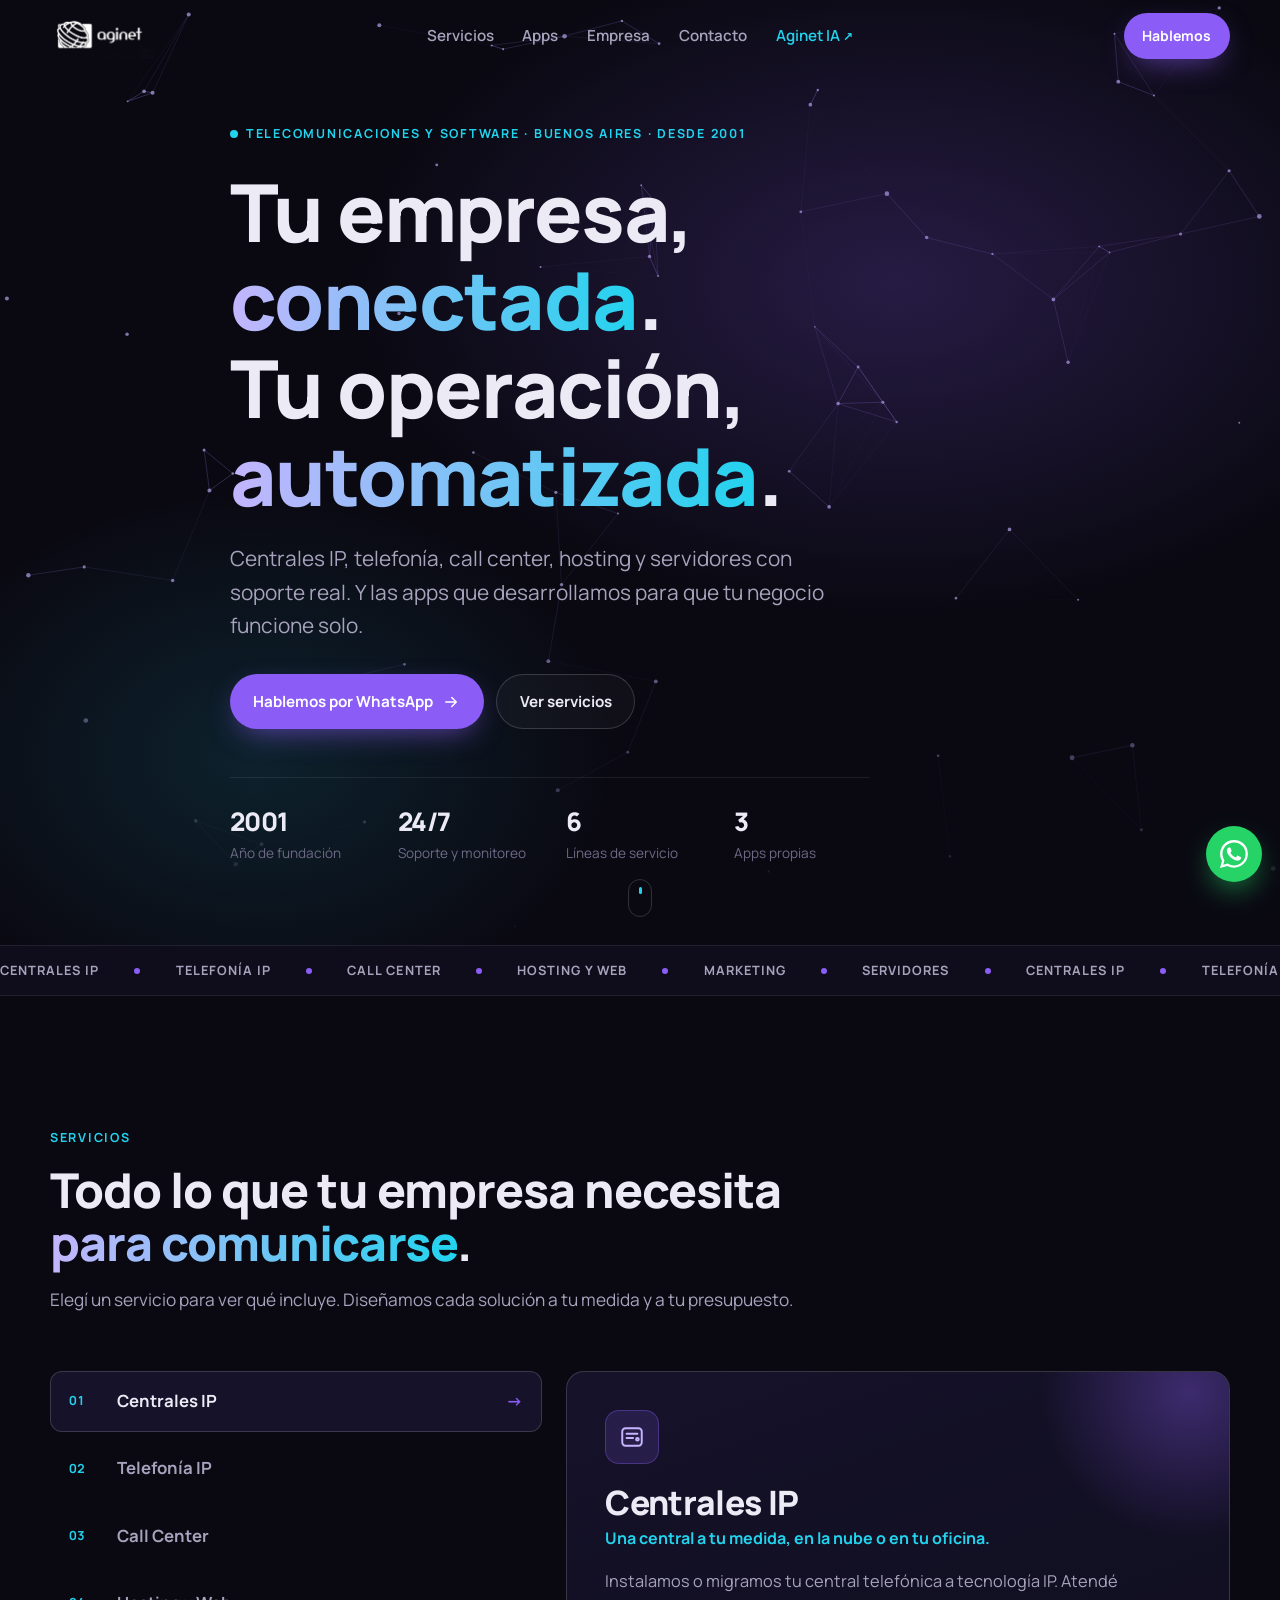
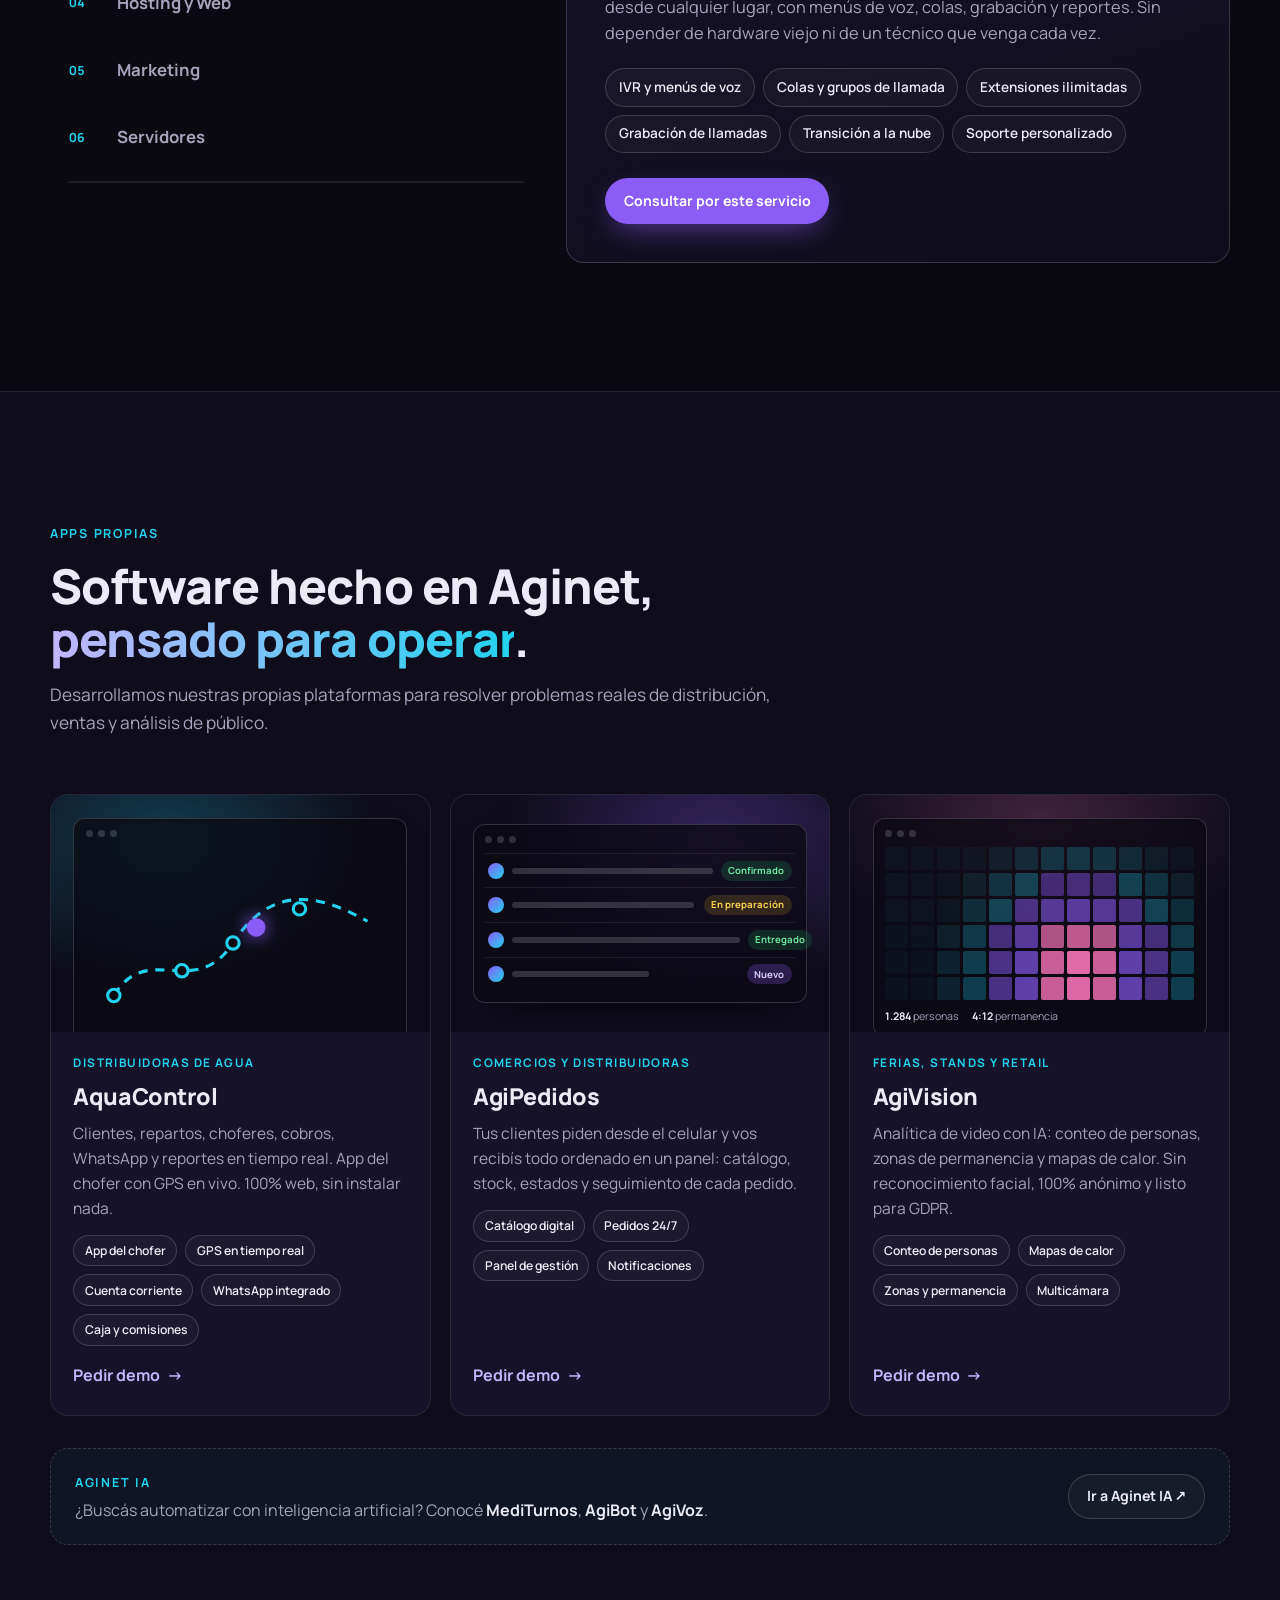
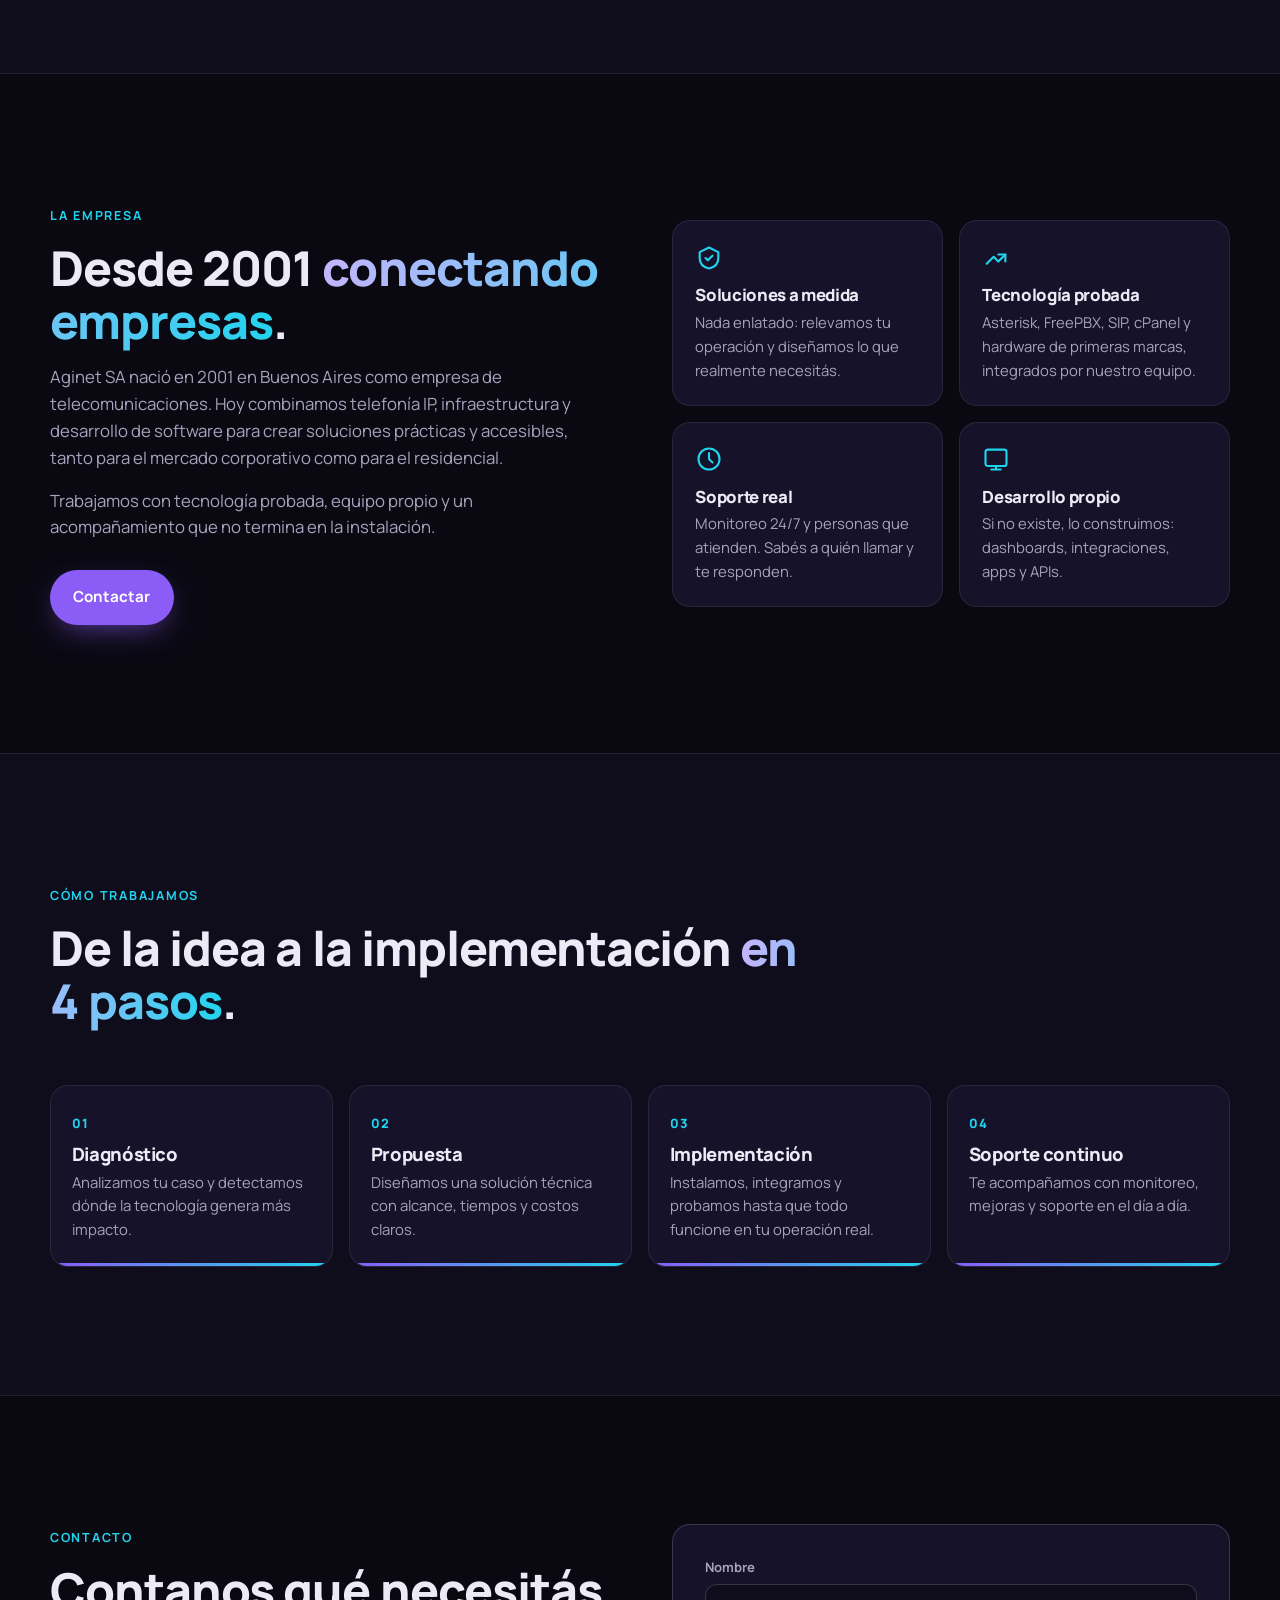
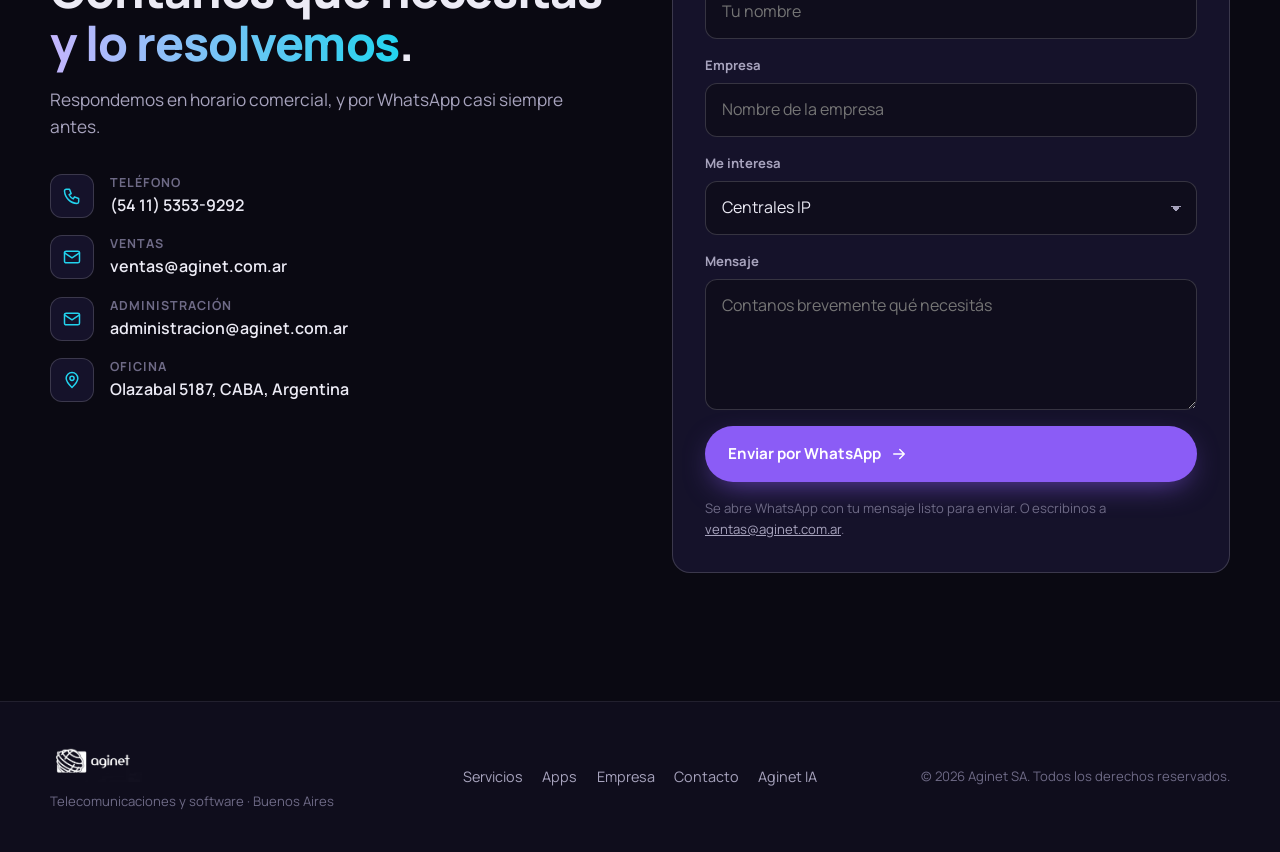
==== index.html @ ff452b17 "Sitio web nuevo de Aginet SA Landing estática (HTML/CSS/JS sin dependencias) que reemplaza al sitio " ====
<!doctype html>
<html lang="es-AR">
<head>
  <meta charset="utf-8">
  <meta name="viewport" content="width=device-width, initial-scale=1">
  <title>Aginet SA · Telefonía IP, Call Center, Hosting y Software</title>
  <meta name="description" content="Aginet SA: centrales IP, telefonía IP, call center, hosting, marketing y servidores para empresas desde 2001. Además desarrollamos AquaControl, AgiPedidos y AgiVision.">
  <meta name="theme-color" content="#0a0912">
  <meta property="og:title" content="Aginet SA · Comunicaciones y software para empresas">
  <meta property="og:description" content="Centrales IP, telefonía IP, call center, hosting, marketing y servidores. Y las apps que desarrollamos para que tu operación funcione sola.">
  <meta property="og:type" content="website">
  <link rel="preconnect" href="https://fonts.googleapis.com">
  <link rel="preconnect" href="https://fonts.gstatic.com" crossorigin>
  <link href="https://fonts.googleapis.com/css2?family=Manrope:wght@400;500;600;700;800&display=swap" rel="stylesheet">
  <link rel="stylesheet" href="styles.css">
  <link rel="icon" href="assets/favicon.png" type="image/png">
  <link rel="apple-touch-icon" href="assets/favicon.png">
</head>
<body>

<div class="progress" aria-hidden="true"><span></span></div>

<!-- ============ NAV ============ -->
<header class="nav" id="nav">
  <div class="container nav__inner">
    <a href="#inicio" class="brand" aria-label="Aginet, inicio">
      <img class="brand__logo" src="assets/logo.png" alt="Aginet" width="444" height="186">
    </a>

    <nav class="nav__links" id="navLinks" aria-label="Principal">
      <a href="#servicios">Servicios</a>
      <a href="#apps">Apps</a>
      <a href="#empresa">Empresa</a>
      <a href="#contacto">Contacto</a>
      <a href="https://aginet.com.ar/ia/" class="nav__ia">Aginet IA <span>↗</span></a>
    </nav>

    <div class="nav__actions">
      <a class="btn btn--sm btn--primary" href="https://wa.me/5491153539292?text=Hola%20Aginet%2C%20quiero%20asesoramiento." target="_blank" rel="noopener">Hablemos</a>
      <button class="burger" id="burger" aria-label="Abrir menú" aria-expanded="false" aria-controls="navLinks">
        <span></span><span></span>
      </button>
    </div>
  </div>
</header>

<main>

<!-- ============ HERO ============ -->
<section class="hero" id="inicio">
  <canvas class="hero__net" id="net" aria-hidden="true"></canvas>
  <div class="hero__glow" aria-hidden="true"></div>

  <div class="container hero__inner">
    <p class="eyebrow reveal"><span class="dot"></span> Telecomunicaciones y software · Buenos Aires · desde 2001</p>
    <h1 class="hero__title reveal">
      Tu empresa, <em>conectada</em>.<br>
      Tu operación, <em>automatizada</em>.
    </h1>
    <p class="hero__lead reveal">
      Centrales IP, telefonía, call center, hosting y servidores con soporte real.
      Y las apps que desarrollamos para que tu negocio funcione solo.
    </p>
    <div class="hero__cta reveal">
      <a class="btn btn--primary" href="https://wa.me/5491153539292?text=Hola%20Aginet%2C%20quiero%20asesoramiento." target="_blank" rel="noopener">
        Hablemos por WhatsApp
        <svg viewBox="0 0 24 24" aria-hidden="true"><path d="M5 12h14M13 6l6 6-6 6"/></svg>
      </a>
      <a class="btn btn--ghost" href="#servicios">Ver servicios</a>
    </div>

    <ul class="hero__facts reveal" aria-label="Datos de la empresa">
      <li><strong>2001</strong><span>Año de fundación</span></li>
      <li><strong>24/7</strong><span>Soporte y monitoreo</span></li>
      <li><strong>6</strong><span>Líneas de servicio</span></li>
      <li><strong>3</strong><span>Apps propias</span></li>
    </ul>
  </div>

  <a href="#servicios" class="hero__scroll" aria-label="Bajar a servicios"><span></span></a>
</section>

<!-- ============ TICKER ============ -->
<div class="ticker" aria-hidden="true">
  <div class="ticker__track">
    <span>Centrales IP</span><i></i><span>Telefonía IP</span><i></i><span>Call Center</span><i></i><span>Hosting y Web</span><i></i><span>Marketing</span><i></i><span>Servidores</span><i></i>
    <span>Centrales IP</span><i></i><span>Telefonía IP</span><i></i><span>Call Center</span><i></i><span>Hosting y Web</span><i></i><span>Marketing</span><i></i><span>Servidores</span><i></i>
  </div>
</div>

<!-- ============ SERVICIOS ============ -->
<section class="section" id="servicios">
  <div class="container">
    <div class="section__head reveal">
      <p class="eyebrow">Servicios</p>
      <h2>Todo lo que tu empresa necesita <em>para comunicarse</em>.</h2>
      <p class="section__lead">Elegí un servicio para ver qué incluye. Diseñamos cada solución a tu medida y a tu presupuesto.</p>
    </div>

    <div class="explorer reveal" id="explorer">
      <div class="explorer__list" role="tablist" aria-label="Servicios">
        <button class="explorer__item is-active" role="tab" aria-selected="true" data-service="pbx" id="tab-pbx" aria-controls="panel-services">
          <span class="explorer__num">01</span><span class="explorer__name">Centrales IP</span>
          <span class="explorer__arrow" aria-hidden="true">→</span>
        </button>
        <button class="explorer__item" role="tab" aria-selected="false" data-service="voip" id="tab-voip" aria-controls="panel-services">
          <span class="explorer__num">02</span><span class="explorer__name">Telefonía IP</span>
          <span class="explorer__arrow" aria-hidden="true">→</span>
        </button>
        <button class="explorer__item" role="tab" aria-selected="false" data-service="cc" id="tab-cc" aria-controls="panel-services">
          <span class="explorer__num">03</span><span class="explorer__name">Call Center</span>
          <span class="explorer__arrow" aria-hidden="true">→</span>
        </button>
        <button class="explorer__item" role="tab" aria-selected="false" data-service="hosting" id="tab-hosting" aria-controls="panel-services">
          <span class="explorer__num">04</span><span class="explorer__name">Hosting y Web</span>
          <span class="explorer__arrow" aria-hidden="true">→</span>
        </button>
        <button class="explorer__item" role="tab" aria-selected="false" data-service="mkt" id="tab-mkt" aria-controls="panel-services">
          <span class="explorer__num">05</span><span class="explorer__name">Marketing</span>
          <span class="explorer__arrow" aria-hidden="true">→</span>
        </button>
        <button class="explorer__item" role="tab" aria-selected="false" data-service="srv" id="tab-srv" aria-controls="panel-services">
          <span class="explorer__num">06</span><span class="explorer__name">Servidores</span>
          <span class="explorer__arrow" aria-hidden="true">→</span>
        </button>
        <div class="explorer__timer" aria-hidden="true"><span></span></div>
      </div>

      <div class="explorer__panel" id="panel-services" role="tabpanel" aria-labelledby="tab-pbx">
        <div class="explorer__icon" id="svcIcon"></div>
        <h3 class="explorer__title" id="svcTitle"></h3>
        <p class="explorer__tag" id="svcTag"></p>
        <p class="explorer__desc" id="svcDesc"></p>
        <ul class="chips" id="svcFeatures"></ul>
        <a class="btn btn--primary btn--sm" id="svcCta" href="#contacto">Consultar por este servicio</a>
      </div>
    </div>
  </div>
</section>

<!-- ============ APPS ============ -->
<section class="section section--alt" id="apps">
  <div class="container">
    <div class="section__head reveal">
      <p class="eyebrow">Apps propias</p>
      <h2>Software hecho en Aginet, <em>pensado para operar</em>.</h2>
      <p class="section__lead">Desarrollamos nuestras propias plataformas para resolver problemas reales de distribución, ventas y análisis de público.</p>
    </div>

    <div class="apps">

      <!-- AquaControl -->
      <article class="app reveal" data-tilt>
        <div class="app__visual app__visual--aqua" aria-hidden="true">
          <div class="mock mock--map">
            <div class="mock__bar"><i></i><i></i><i></i></div>
            <svg viewBox="0 0 200 120">
              <path class="mock__route" d="M18 96 C 40 60, 70 100, 95 62 S 150 30, 182 48" />
              <circle class="mock__stop" cx="18" cy="96" r="4"/>
              <circle class="mock__stop" cx="62" cy="80" r="4"/>
              <circle class="mock__stop" cx="95" cy="62" r="4"/>
              <circle class="mock__stop" cx="138" cy="40" r="4"/>
              <circle class="mock__truck" cx="110" cy="52" r="6"/>
            </svg>
            <div class="mock__kpis">
              <span><b>42</b> visitas</span><span><b>38</b> cobros</span><span class="live">● en vivo</span>
            </div>
          </div>
        </div>
        <div class="app__body">
          <p class="app__kicker">Distribuidoras de agua</p>
          <h3>AquaControl</h3>
          <p>Clientes, repartos, choferes, cobros, WhatsApp y reportes en tiempo real. App del chofer con GPS en vivo. 100% web, sin instalar nada.</p>
          <ul class="chips chips--sm">
            <li>App del chofer</li><li>GPS en tiempo real</li><li>Cuenta corriente</li><li>WhatsApp integrado</li><li>Caja y comisiones</li>
          </ul>
          <a class="app__link" href="https://wa.me/5491153539292?text=Hola%2C%20quiero%20una%20demo%20de%20AquaControl." target="_blank" rel="noopener">Pedir demo <span>→</span></a>
        </div>
      </article>

      <!-- AgiPedidos -->
      <article class="app reveal" data-tilt>
        <div class="app__visual app__visual--pedidos" aria-hidden="true">
          <div class="mock mock--orders">
            <div class="mock__bar"><i></i><i></i><i></i></div>
            <div class="mock__row"><span class="mock__avatar"></span><span class="mock__line"></span><b class="mock__status ok">Confirmado</b></div>
            <div class="mock__row"><span class="mock__avatar"></span><span class="mock__line w60"></span><b class="mock__status wait">En preparación</b></div>
            <div class="mock__row"><span class="mock__avatar"></span><span class="mock__line w80"></span><b class="mock__status ok">Entregado</b></div>
            <div class="mock__row mock__row--new"><span class="mock__avatar"></span><span class="mock__line w50"></span><b class="mock__status new">Nuevo</b></div>
          </div>
        </div>
        <div class="app__body">
          <p class="app__kicker">Comercios y distribuidoras</p>
          <h3>AgiPedidos</h3>
          <p>Tus clientes piden desde el celular y vos recibís todo ordenado en un panel: catálogo, stock, estados y seguimiento de cada pedido.</p>
          <ul class="chips chips--sm">
            <li>Catálogo digital</li><li>Pedidos 24/7</li><li>Panel de gestión</li><li>Notificaciones</li>
          </ul>
          <a class="app__link" href="https://wa.me/5491153539292?text=Hola%2C%20quiero%20una%20demo%20de%20AgiPedidos." target="_blank" rel="noopener">Pedir demo <span>→</span></a>
        </div>
      </article>

      <!-- AgiVision -->
      <article class="app reveal" data-tilt>
        <div class="app__visual app__visual--vision" aria-hidden="true">
          <div class="mock mock--heat">
            <div class="mock__bar"><i></i><i></i><i></i></div>
            <div class="mock__grid" id="heatGrid"></div>
            <div class="mock__kpis">
              <span><b>1.284</b> personas</span><span><b>4:12</b> permanencia</span>
            </div>
          </div>
        </div>
        <div class="app__body">
          <p class="app__kicker">Ferias, stands y retail</p>
          <h3>AgiVision</h3>
          <p>Analítica de video con IA: conteo de personas, zonas de permanencia y mapas de calor. Sin reconocimiento facial, 100% anónimo y listo para GDPR.</p>
          <ul class="chips chips--sm">
            <li>Conteo de personas</li><li>Mapas de calor</li><li>Zonas y permanencia</li><li>Multicámara</li>
          </ul>
          <a class="app__link" href="https://wa.me/5491153539292?text=Hola%2C%20quiero%20una%20demo%20de%20AgiVision." target="_blank" rel="noopener">Pedir demo <span>→</span></a>
        </div>
      </article>

    </div>

    <aside class="ia-banner reveal">
      <div>
        <p class="eyebrow">Aginet IA</p>
        <p>¿Buscás automatizar con inteligencia artificial? Conocé <strong>MediTurnos</strong>, <strong>AgiBot</strong> y <strong>AgiVoz</strong>.</p>
      </div>
      <a class="btn btn--ghost btn--sm" href="https://aginet.com.ar/ia/">Ir a Aginet IA ↗</a>
    </aside>
  </div>
</section>

<!-- ============ EMPRESA ============ -->
<section class="section" id="empresa">
  <div class="container empresa">
    <div class="empresa__text reveal">
      <p class="eyebrow">La empresa</p>
      <h2>Desde 2001 <em>conectando empresas</em>.</h2>
      <p>
        Aginet SA nació en 2001 en Buenos Aires como empresa de telecomunicaciones. Hoy combinamos
        telefonía IP, infraestructura y desarrollo de software para crear soluciones prácticas y accesibles,
        tanto para el mercado corporativo como para el residencial.
      </p>
      <p>
        Trabajamos con tecnología probada, equipo propio y un acompañamiento que no termina en la instalación.
      </p>
      <div class="empresa__cta">
        <a class="btn btn--primary" href="#contacto">Contactar</a>
      </div>
    </div>

    <ul class="values">
      <li class="reveal">
        <svg viewBox="0 0 24 24" aria-hidden="true"><path d="M12 3l8 4v5c0 5-3.5 8-8 9-4.5-1-8-4-8-9V7l8-4z"/><path d="M9 12l2 2 4-4"/></svg>
        <h3>Soluciones a medida</h3>
        <p>Nada enlatado: relevamos tu operación y diseñamos lo que realmente necesitás.</p>
      </li>
      <li class="reveal">
        <svg viewBox="0 0 24 24" aria-hidden="true"><path d="M4 17l6-6 4 4 6-6"/><path d="M14 9h6v6"/></svg>
        <h3>Tecnología probada</h3>
        <p>Asterisk, FreePBX, SIP, cPanel y hardware de primeras marcas, integrados por nuestro equipo.</p>
      </li>
      <li class="reveal">
        <svg viewBox="0 0 24 24" aria-hidden="true"><circle cx="12" cy="12" r="9"/><path d="M12 7v5l3 3"/></svg>
        <h3>Soporte real</h3>
        <p>Monitoreo 24/7 y personas que atienden. Sabés a quién llamar y te responden.</p>
      </li>
      <li class="reveal">
        <svg viewBox="0 0 24 24" aria-hidden="true"><rect x="3" y="4" width="18" height="14" rx="2"/><path d="M8 21h8M12 18v3"/></svg>
        <h3>Desarrollo propio</h3>
        <p>Si no existe, lo construimos: dashboards, integraciones, apps y APIs.</p>
      </li>
    </ul>
  </div>
</section>

<!-- ============ PROCESO ============ -->
<section class="section section--alt" id="proceso">
  <div class="container">
    <div class="section__head reveal">
      <p class="eyebrow">Cómo trabajamos</p>
      <h2>De la idea a la implementación <em>en 4 pasos</em>.</h2>
    </div>
    <ol class="steps">
      <li class="reveal"><span>01</span><h3>Diagnóstico</h3><p>Analizamos tu caso y detectamos dónde la tecnología genera más impacto.</p></li>
      <li class="reveal"><span>02</span><h3>Propuesta</h3><p>Diseñamos una solución técnica con alcance, tiempos y costos claros.</p></li>
      <li class="reveal"><span>03</span><h3>Implementación</h3><p>Instalamos, integramos y probamos hasta que todo funcione en tu operación real.</p></li>
      <li class="reveal"><span>04</span><h3>Soporte continuo</h3><p>Te acompañamos con monitoreo, mejoras y soporte en el día a día.</p></li>
    </ol>
  </div>
</section>

<!-- ============ CONTACTO ============ -->
<section class="section" id="contacto">
  <div class="container contact">
    <div class="contact__info reveal">
      <p class="eyebrow">Contacto</p>
      <h2>Contanos qué necesitás <em>y lo resolvemos</em>.</h2>
      <p class="section__lead">Respondemos en horario comercial, y por WhatsApp casi siempre antes.</p>

      <ul class="contact__list">
        <li>
          <svg viewBox="0 0 24 24" aria-hidden="true"><path d="M5 4h4l2 5-2.5 1.5a11 11 0 005 5L15 13l5 2v4a2 2 0 01-2 2A16 16 0 013 6a2 2 0 012-2z"/></svg>
          <div><span>Teléfono</span><a href="tel:+541153539292">(54 11) 5353-9292</a></div>
        </li>
        <li>
          <svg viewBox="0 0 24 24" aria-hidden="true"><rect x="3" y="5" width="18" height="14" rx="2"/><path d="M3 7l9 6 9-6"/></svg>
          <div><span>Ventas</span><a href="mailto:ventas@aginet.com.ar">ventas@aginet.com.ar</a></div>
        </li>
        <li>
          <svg viewBox="0 0 24 24" aria-hidden="true"><rect x="3" y="5" width="18" height="14" rx="2"/><path d="M3 7l9 6 9-6"/></svg>
          <div><span>Administración</span><a href="mailto:administracion@aginet.com.ar">administracion@aginet.com.ar</a></div>
        </li>
        <li>
          <svg viewBox="0 0 24 24" aria-hidden="true"><path d="M12 21s7-6.5 7-11a7 7 0 10-14 0c0 4.5 7 11 7 11z"/><circle cx="12" cy="10" r="2.5"/></svg>
          <div><span>Oficina</span><a href="https://maps.google.com/?q=Olazabal+5187,+CABA,+Argentina" target="_blank" rel="noopener">Olazabal 5187, CABA, Argentina</a></div>
        </li>
      </ul>
    </div>

    <form class="contact__form reveal" id="contactForm" novalidate>
      <div class="field">
        <label for="fName">Nombre</label>
        <input id="fName" name="name" type="text" autocomplete="name" required placeholder="Tu nombre">
      </div>
      <div class="field">
        <label for="fCompany">Empresa</label>
        <input id="fCompany" name="company" type="text" autocomplete="organization" placeholder="Nombre de la empresa">
      </div>
      <div class="field">
        <label for="fTopic">Me interesa</label>
        <select id="fTopic" name="topic">
          <option>Centrales IP</option>
          <option>Telefonía IP</option>
          <option>Call Center</option>
          <option>Hosting y Web</option>
          <option>Marketing</option>
          <option>Servidores</option>
          <option>AquaControl</option>
          <option>AgiPedidos</option>
          <option>AgiVision</option>
          <option>Otro</option>
        </select>
      </div>
      <div class="field">
        <label for="fMsg">Mensaje</label>
        <textarea id="fMsg" name="message" rows="4" placeholder="Contanos brevemente qué necesitás"></textarea>
      </div>
      <button class="btn btn--primary" type="submit">
        Enviar por WhatsApp
        <svg viewBox="0 0 24 24" aria-hidden="true"><path d="M5 12h14M13 6l6 6-6 6"/></svg>
      </button>
      <p class="form__hint">Se abre WhatsApp con tu mensaje listo para enviar. O escribinos a <a href="mailto:ventas@aginet.com.ar">ventas@aginet.com.ar</a>.</p>
    </form>
  </div>
</section>

</main>

<!-- ============ FOOTER ============ -->
<footer class="footer">
  <div class="container footer__inner">
    <div class="footer__brand">
      <img class="brand__logo brand__logo--footer" src="assets/logo.png" alt="Aginet" width="444" height="186">
      <span>Telecomunicaciones y software · Buenos Aires</span>
    </div>
    <nav class="footer__links" aria-label="Pie de página">
      <a href="#servicios">Servicios</a>
      <a href="#apps">Apps</a>
      <a href="#empresa">Empresa</a>
      <a href="#contacto">Contacto</a>
      <a href="https://aginet.com.ar/ia/">Aginet IA</a>
    </nav>
    <p class="footer__copy">© <span id="year"></span> Aginet SA. Todos los derechos reservados.</p>
  </div>
</footer>

<a class="wa-float" href="https://wa.me/5491153539292?text=Hola%20Aginet%2C%20quiero%20asesoramiento." target="_blank" rel="noopener" aria-label="Escribinos por WhatsApp">
  <svg viewBox="0 0 24 24" aria-hidden="true"><path d="M20.5 3.5A11.9 11.9 0 0012 0C5.4 0 .1 5.3.1 11.9c0 2.1.5 4.1 1.6 5.9L0 24l6.4-1.7a11.9 11.9 0 005.6 1.4c6.6 0 11.9-5.3 11.9-11.9 0-3.2-1.2-6.2-3.4-8.3zM12 21.8c-1.8 0-3.5-.5-5-1.4l-.4-.2-3.8 1 1-3.7-.2-.4A9.8 9.8 0 012.1 12C2.1 6.5 6.5 2.1 12 2.1c2.6 0 5.1 1 7 2.9a9.8 9.8 0 012.9 7c0 5.4-4.4 9.8-9.9 9.8zm5.4-7.4c-.3-.1-1.8-.9-2-1-.3-.1-.5-.1-.7.1-.2.3-.8 1-.9 1.2-.2.2-.3.2-.6.1-.3-.1-1.3-.5-2.4-1.5-.9-.8-1.5-1.8-1.7-2.1-.2-.3 0-.5.1-.6l.4-.5.3-.5c.1-.2 0-.4 0-.5l-.9-2.2c-.2-.6-.5-.5-.7-.5h-.6c-.2 0-.5.1-.8.4-.3.3-1 1-1 2.5s1.1 2.9 1.2 3.1c.1.2 2.1 3.2 5.1 4.5.7.3 1.3.5 1.7.6.7.2 1.4.2 1.9.1.6-.1 1.8-.7 2-1.4.2-.7.2-1.3.2-1.4-.1-.2-.3-.3-.6-.4z"/></svg>
</a>

<script src="main.js" defer></script>
</body>
</html>
---- styles.css ----
/* =========================================================
   Aginet SA — hoja de estilos
   Paleta: violeta de marca sobre fondo oscuro, acento cian.
   ========================================================= */

:root {
  --bg: #0a0912;
  --bg-2: #0f0d1c;
  --surface: #15122a;
  --surface-2: #1c1836;
  --line: rgba(255, 255, 255, .08);
  --line-strong: rgba(255, 255, 255, .16);
  --text: #ecebf5;
  --muted: #a7a3bd;
  --faint: #6e6a86;
  --accent: #8b5cf6;
  --accent-2: #22d3ee;
  --accent-soft: rgba(139, 92, 246, .16);
  --wa: #25d366;
  --radius: 18px;
  --radius-sm: 12px;
  --container: 1180px;
  --gutter: 16px;
  --ease: cubic-bezier(.2, .7, .2, 1);
}

*, *::before, *::after { box-sizing: border-box; }
html { scroll-behavior: smooth; -webkit-text-size-adjust: 100%; }
body {
  margin: 0;
  font-family: "Manrope", system-ui, -apple-system, "Segoe UI", sans-serif;
  background: var(--bg);
  color: var(--text);
  line-height: 1.6;
  overflow-x: hidden;
}
img, svg { display: block; max-width: 100%; }
a { color: inherit; text-decoration: none; }
button { font: inherit; color: inherit; background: none; border: 0; cursor: pointer; }
ul, ol { margin: 0; padding: 0; list-style: none; }
h1, h2, h3, p { margin: 0; }
h1, h2, h3 { font-weight: 800; letter-spacing: -.02em; line-height: 1.1; }
h2 { font-size: clamp(1.9rem, 1.3rem + 2.4vw, 3rem); }
h2 em, h1 em { font-style: normal; background: linear-gradient(90deg, #c4b5fd, var(--accent-2)); -webkit-background-clip: text; background-clip: text; color: transparent; }
::selection { background: var(--accent); color: #fff; }

.container { width: min(100% - 2 * var(--gutter), var(--container)); margin-inline: auto; }
@media (min-width: 768px) { :root { --gutter: 32px; } }

/* ---------- Scroll progress ---------- */
.progress { position: fixed; inset: 0 0 auto 0; height: 2px; z-index: 60; background: transparent; }
.progress span { display: block; height: 100%; width: 0; background: linear-gradient(90deg, var(--accent), var(--accent-2)); transition: width .1s linear; }

/* ---------- Buttons ---------- */
.btn {
  display: inline-flex; align-items: center; gap: .55rem;
  padding: .9rem 1.4rem; border-radius: 999px; font-weight: 700; font-size: .95rem;
  border: 1px solid transparent; transition: transform .25s var(--ease), background .25s, border-color .25s, box-shadow .25s;
  white-space: nowrap;
}
.btn svg { width: 18px; height: 18px; fill: none; stroke: currentColor; stroke-width: 2; stroke-linecap: round; stroke-linejoin: round; transition: transform .25s var(--ease); }
.btn:hover svg { transform: translateX(3px); }
.btn--primary { background: var(--accent); color: #fff; box-shadow: 0 10px 30px -10px rgba(139, 92, 246, .7); }
.btn--primary:hover { background: #9d75ff; transform: translateY(-2px); }
.btn--ghost { border-color: var(--line-strong); color: var(--text); background: rgba(255, 255, 255, .03); }
.btn--ghost:hover { border-color: var(--accent); background: var(--accent-soft); transform: translateY(-2px); }
.btn--sm { padding: .65rem 1.1rem; font-size: .88rem; }

.eyebrow {
  display: inline-flex; align-items: center; gap: .5rem;
  font-size: .78rem; font-weight: 700; letter-spacing: .14em; text-transform: uppercase; color: var(--accent-2);
  margin-bottom: 1rem;
}
.eyebrow .dot { width: 8px; height: 8px; border-radius: 50%; background: var(--accent-2); box-shadow: 0 0 0 0 rgba(34, 211, 238, .6); animation: pulse 2s infinite; }
@keyframes pulse { 70% { box-shadow: 0 0 0 10px rgba(34, 211, 238, 0); } 100% { box-shadow: 0 0 0 0 rgba(34, 211, 238, 0); } }

/* ---------- Nav ---------- */
.nav {
  position: fixed; inset: 0 0 auto 0; z-index: 50;
  transition: background .3s, border-color .3s, backdrop-filter .3s;
  border-bottom: 1px solid transparent;
}
.nav.is-scrolled { background: rgba(10, 9, 18, .72); backdrop-filter: blur(14px); -webkit-backdrop-filter: blur(14px); border-color: var(--line); }
.nav__inner { display: flex; align-items: center; justify-content: space-between; height: 72px; gap: 1rem; }
.brand { display: inline-flex; align-items: center; }
.brand__logo { height: 38px; width: auto; transition: opacity .25s, transform .4s var(--ease); }
@media (min-width: 900px) { .brand__logo { height: 46px; } }
.brand:hover .brand__logo { opacity: .85; transform: translateY(-1px); }
.brand__logo--footer { height: 40px; }
.nav__links { display: none; gap: 1.8rem; align-items: center; font-weight: 600; font-size: .95rem; color: var(--muted); }
.nav__links a { position: relative; padding: .25rem 0; transition: color .2s; }
.nav__links a::after { content: ""; position: absolute; left: 0; right: 0; bottom: -2px; height: 2px; background: linear-gradient(90deg, var(--accent), var(--accent-2)); transform: scaleX(0); transform-origin: left; transition: transform .3s var(--ease); }
.nav__links a:hover, .nav__links a.is-active { color: var(--text); }
.nav__links a:hover::after, .nav__links a.is-active::after { transform: scaleX(1); }
.nav__ia { color: var(--accent-2) !important; }
.nav__ia span { font-size: .8em; }
.nav__actions { display: flex; align-items: center; gap: .75rem; }
.burger { width: 42px; height: 42px; display: grid; place-items: center; gap: 0; border-radius: 10px; border: 1px solid var(--line-strong); }
.burger span { display: block; width: 18px; height: 2px; background: var(--text); margin: 2.5px 0; transition: transform .3s var(--ease), opacity .2s; }
.burger[aria-expanded="true"] span:first-child { transform: translateY(3.5px) rotate(45deg); }
.burger[aria-expanded="true"] span:last-child { transform: translateY(-3.5px) rotate(-45deg); }

@media (max-width: 899px) {
  .nav__links {
    display: flex; flex-direction: column; align-items: flex-start; gap: 1.2rem;
    position: fixed; top: 72px; left: 0; right: 0;
    padding: 1.5rem var(--gutter) 2rem; font-size: 1.15rem;
    background: rgba(10, 9, 18, .96); backdrop-filter: blur(16px); border-bottom: 1px solid var(--line);
    transform: translateY(-8px); opacity: 0; pointer-events: none; transition: transform .3s var(--ease), opacity .3s;
  }
  .nav__links.is-open { transform: none; opacity: 1; pointer-events: auto; }
  .nav .btn { display: none; }
}
@media (min-width: 900px) {
  .nav__links { display: flex; }
  .burger { display: none; }
}

/* ---------- Hero ---------- */
.hero { position: relative; min-height: 100svh; display: flex; align-items: center; padding: 120px 0 80px; overflow: hidden; isolation: isolate; }
.hero__net { position: absolute; inset: 0; width: 100%; height: 100%; z-index: -2; opacity: .9; }
.hero__glow {
  position: absolute; inset: 0; z-index: -1; pointer-events: none;
  background:
    radial-gradient(60% 50% at 70% 30%, rgba(139, 92, 246, .22), transparent 70%),
    radial-gradient(40% 40% at 20% 80%, rgba(34, 211, 238, .12), transparent 70%),
    linear-gradient(180deg, transparent 60%, var(--bg) 100%);
}
.hero__inner { max-width: 820px; }
.hero__title { font-size: clamp(2.5rem, 1.6rem + 4.6vw, 5rem); margin: .5rem 0 1.4rem; }
.hero__lead { font-size: clamp(1.05rem, 1rem + .4vw, 1.3rem); color: var(--muted); max-width: 600px; margin-bottom: 2rem; }
.hero__cta { display: flex; flex-wrap: wrap; gap: .8rem; margin-bottom: 3rem; }
.hero__facts { display: grid; grid-template-columns: repeat(2, 1fr); gap: 1rem 2rem; max-width: 640px; border-top: 1px solid var(--line); padding-top: 1.5rem; }
.hero__facts li { display: flex; flex-direction: column; }
.hero__facts strong { font-size: 1.6rem; font-weight: 800; letter-spacing: -.02em; }
.hero__facts span { font-size: .85rem; color: var(--faint); }
@media (min-width: 640px) { .hero__facts { grid-template-columns: repeat(4, 1fr); } }
.hero__scroll { position: absolute; left: 50%; bottom: 28px; width: 24px; height: 38px; border: 1.5px solid var(--line-strong); border-radius: 14px; transform: translateX(-50%); display: none; }
.hero__scroll span { position: absolute; left: 50%; top: 7px; width: 3px; height: 7px; margin-left: -1.5px; border-radius: 2px; background: var(--accent-2); animation: scrollHint 1.8s infinite; }
@keyframes scrollHint { 0% { transform: translateY(0); opacity: 1 } 80% { transform: translateY(14px); opacity: 0 } 100% { opacity: 0 } }
@media (min-width: 900px) { .hero__scroll { display: block; } }

/* ---------- Ticker ---------- */
.ticker { border-block: 1px solid var(--line); overflow: hidden; background: var(--bg-2); }
.ticker__track { display: flex; align-items: center; gap: 2.2rem; width: max-content; padding: .9rem 0; animation: ticker 28s linear infinite; font-weight: 700; letter-spacing: .08em; text-transform: uppercase; font-size: .8rem; color: var(--muted); }
.ticker__track i { width: 6px; height: 6px; border-radius: 50%; background: var(--accent); }
.ticker:hover .ticker__track { animation-play-state: paused; }
@keyframes ticker { to { transform: translateX(-50%); } }

/* ---------- Sections ---------- */
.section { padding: clamp(72px, 10vw, 128px) 0; }
.section--alt { background: var(--bg-2); border-block: 1px solid var(--line); }
.section__head { max-width: 760px; margin-bottom: clamp(2.2rem, 5vw, 3.6rem); }
.section__lead { color: var(--muted); font-size: 1.08rem; margin-top: 1rem; }

/* ---------- Explorer (servicios) ---------- */
.explorer { display: grid; grid-template-columns: 1fr; gap: 1rem; }
@media (min-width: 900px) { .explorer { grid-template-columns: 1fr 1.35fr; gap: 1.5rem; } }
.explorer__list { position: relative; display: flex; flex-direction: column; gap: .4rem; }
.explorer__item {
  display: grid; grid-template-columns: 2.4rem 1fr auto; align-items: center; gap: .6rem;
  padding: 1rem 1.1rem; border-radius: var(--radius-sm); text-align: left; font-weight: 700; font-size: 1.05rem;
  border: 1px solid transparent; color: var(--muted); transition: background .25s, color .25s, border-color .25s, transform .25s var(--ease);
}
.explorer__item:hover { color: var(--text); background: rgba(255, 255, 255, .03); transform: translateX(3px); }
.explorer__item.is-active { color: var(--text); background: var(--surface); border-color: var(--line-strong); }
.explorer__num { font-size: .78rem; font-weight: 700; color: var(--accent-2); font-variant-numeric: tabular-nums; }
.explorer__arrow { opacity: 0; transform: translateX(-6px); transition: .25s var(--ease); color: var(--accent); }
.explorer__item.is-active .explorer__arrow { opacity: 1; transform: none; }
.explorer__timer { height: 2px; margin: .4rem 1.1rem 0; background: var(--line); border-radius: 2px; overflow: hidden; }
.explorer__timer span { display: block; height: 100%; width: 0; background: linear-gradient(90deg, var(--accent), var(--accent-2)); }
.explorer__timer.is-running span { animation: timer 6s linear forwards; }
@keyframes timer { from { width: 0 } to { width: 100% } }

.explorer__panel {
  position: relative; padding: clamp(1.4rem, 3vw, 2.4rem); border-radius: var(--radius);
  background: linear-gradient(160deg, var(--surface) 0%, var(--bg-2) 100%); border: 1px solid var(--line-strong);
  overflow: hidden;
}
.explorer__panel::before { content: ""; position: absolute; width: 320px; height: 320px; right: -120px; top: -140px; border-radius: 50%; background: radial-gradient(circle, rgba(139, 92, 246, .35), transparent 65%); pointer-events: none; }
.explorer__panel.is-switching > * { animation: fadeUp .45s var(--ease) both; }
@keyframes fadeUp { from { opacity: 0; transform: translateY(10px) } to { opacity: 1; transform: none } }
.explorer__icon { width: 54px; height: 54px; border-radius: 14px; display: grid; place-items: center; background: var(--accent-soft); border: 1px solid rgba(139, 92, 246, .35); margin-bottom: 1.2rem; }
.explorer__icon svg { width: 26px; height: 26px; fill: none; stroke: #c4b5fd; stroke-width: 1.8; stroke-linecap: round; stroke-linejoin: round; }
.explorer__title { font-size: clamp(1.5rem, 1.2rem + 1.2vw, 2.1rem); margin-bottom: .35rem; }
.explorer__tag { color: var(--accent-2); font-weight: 700; margin-bottom: 1rem; }
.explorer__desc { color: var(--muted); font-size: 1.02rem; margin-bottom: 1.4rem; max-width: 56ch; }
.chips { display: flex; flex-wrap: wrap; gap: .5rem; margin-bottom: 1.6rem; }
.chips li { padding: .45rem .8rem; border-radius: 999px; font-size: .85rem; font-weight: 600; border: 1px solid var(--line-strong); background: rgba(255, 255, 255, .03); color: var(--text); }
.chips--sm li { font-size: .76rem; padding: .32rem .65rem; }

/* ---------- Apps ---------- */
.apps { display: grid; grid-template-columns: 1fr; gap: 1.2rem; }
@media (min-width: 760px) { .apps { grid-template-columns: repeat(3, 1fr); } }
.app {
  position: relative; display: flex; flex-direction: column; border-radius: var(--radius); overflow: hidden;
  background: var(--surface); border: 1px solid var(--line); transform-style: preserve-3d;
  transition: border-color .3s, box-shadow .3s, transform .15s ease-out;
}
.app:hover { border-color: rgba(139, 92, 246, .5); box-shadow: 0 30px 60px -30px rgba(139, 92, 246, .45); }
.app__visual { position: relative; aspect-ratio: 16 / 10; display: grid; place-items: center; padding: 1.4rem; overflow: hidden; }
.app__visual--aqua { background: radial-gradient(80% 90% at 30% 20%, rgba(34, 211, 238, .25), transparent 70%), var(--bg-2); }
.app__visual--pedidos { background: radial-gradient(80% 90% at 70% 20%, rgba(139, 92, 246, .3), transparent 70%), var(--bg-2); }
.app__visual--vision { background: radial-gradient(80% 90% at 50% 10%, rgba(244, 114, 182, .22), transparent 70%), var(--bg-2); }
.app__body { padding: 1.4rem 1.4rem 1.6rem; display: flex; flex-direction: column; gap: .7rem; flex: 1; }
.app__kicker { font-size: .74rem; font-weight: 700; letter-spacing: .12em; text-transform: uppercase; color: var(--accent-2); }
.app h3 { font-size: 1.45rem; }
.app p:not(.app__kicker) { color: var(--muted); font-size: .97rem; }
.app .chips { margin: .2rem 0 .4rem; }
.app__link { margin-top: auto; font-weight: 700; color: #c4b5fd; display: inline-flex; gap: .4rem; align-items: center; }
.app__link span { transition: transform .25s var(--ease); }
.app__link:hover span { transform: translateX(4px); }

/* Mock UIs dentro de las tarjetas */
.mock { width: 100%; border-radius: 12px; background: rgba(10, 9, 18, .75); border: 1px solid var(--line-strong); padding: .7rem; box-shadow: 0 20px 40px -20px rgba(0, 0, 0, .8); transform: translateZ(30px); }
.mock__bar { display: flex; gap: 5px; margin-bottom: .6rem; }
.mock__bar i { width: 7px; height: 7px; border-radius: 50%; background: var(--line-strong); }
.mock svg { width: 100%; height: auto; }
.mock__route { fill: none; stroke: var(--accent-2); stroke-width: 2; stroke-dasharray: 6 5; animation: dash 2.5s linear infinite; }
@keyframes dash { to { stroke-dashoffset: -22; } }
.mock__stop { fill: var(--bg); stroke: var(--accent-2); stroke-width: 2; }
.mock__truck { fill: var(--accent); filter: drop-shadow(0 0 6px var(--accent)); animation: truck 6s ease-in-out infinite alternate; }
@keyframes truck { from { transform: translate(-60px, 20px) } to { transform: translate(40px, -12px) } }
.mock__kpis { display: flex; gap: .8rem; margin-top: .5rem; font-size: .66rem; color: var(--muted); }
.mock__kpis b { color: var(--text); }
.mock__kpis .live { color: var(--wa); margin-left: auto; }
.mock__row { display: flex; align-items: center; gap: .5rem; padding: .42rem .2rem; border-top: 1px solid var(--line); }
.mock__row--new { animation: newRow 4s ease-in-out infinite; }
@keyframes newRow { 0%, 60% { background: transparent } 70%, 90% { background: rgba(139, 92, 246, .15) } 100% { background: transparent } }
.mock__avatar { width: 16px; height: 16px; border-radius: 50%; background: linear-gradient(135deg, var(--accent), var(--accent-2)); flex: none; }
.mock__line { height: 6px; border-radius: 3px; background: var(--line-strong); flex: 1; }
.mock__line.w60 { flex: 0 0 60%; } .mock__line.w80 { flex: 0 0 75%; } .mock__line.w50 { flex: 0 0 45%; }
.mock__status { margin-left: auto; font-size: .6rem; font-weight: 700; padding: .15rem .45rem; border-radius: 999px; }
.mock__status.ok { background: rgba(37, 211, 102, .15); color: #6ee7a0; }
.mock__status.wait { background: rgba(251, 191, 36, .15); color: #fcd34d; }
.mock__status.new { background: rgba(139, 92, 246, .25); color: #d8ccff; }
.mock__grid { display: grid; grid-template-columns: repeat(12, 1fr); gap: 3px; }
.mock__grid i { aspect-ratio: 1; border-radius: 2px; background: rgba(139, 92, 246, var(--h, .1)); transition: background 1.2s ease; }

.ia-banner {
  margin-top: 2rem; display: flex; flex-wrap: wrap; align-items: center; justify-content: space-between; gap: 1rem;
  padding: 1.3rem 1.5rem; border-radius: var(--radius); border: 1px dashed var(--line-strong); background: rgba(34, 211, 238, .04);
}
.ia-banner .eyebrow { margin-bottom: .3rem; }
.ia-banner p:not(.eyebrow) { color: var(--muted); }
.ia-banner strong { color: var(--text); }

/* ---------- Empresa ---------- */
.empresa { display: grid; gap: 2.5rem; }
@media (min-width: 900px) { .empresa { grid-template-columns: 1fr 1fr; gap: 4rem; align-items: center; } }
.empresa__text p:not(.eyebrow) { color: var(--muted); margin-top: 1rem; font-size: 1.05rem; }
.empresa__cta { margin-top: 1.8rem; }
.values { display: grid; grid-template-columns: 1fr; gap: 1rem; }
@media (min-width: 560px) { .values { grid-template-columns: 1fr 1fr; } }
.values li { padding: 1.4rem; border-radius: var(--radius); background: var(--surface); border: 1px solid var(--line); transition: transform .3s var(--ease), border-color .3s; }
.values li:hover { transform: translateY(-4px); border-color: rgba(139, 92, 246, .45); }
.values svg { width: 28px; height: 28px; fill: none; stroke: var(--accent-2); stroke-width: 1.8; stroke-linecap: round; stroke-linejoin: round; margin-bottom: .9rem; }
.values h3 { font-size: 1.05rem; margin-bottom: .4rem; }
.values p { color: var(--muted); font-size: .93rem; }

/* ---------- Proceso ---------- */
.steps { display: grid; grid-template-columns: 1fr; gap: 1rem; counter-reset: step; }
@media (min-width: 760px) { .steps { grid-template-columns: repeat(4, 1fr); } }
.steps li { position: relative; padding: 1.5rem 1.3rem 1.5rem; border-radius: var(--radius); border: 1px solid var(--line); background: var(--surface); overflow: hidden; }
.steps li::after { content: ""; position: absolute; inset: auto 0 0 0; height: 3px; background: linear-gradient(90deg, var(--accent), var(--accent-2)); transform: scaleX(0); transform-origin: left; transition: transform .6s var(--ease); }
.steps li.is-visible::after { transform: scaleX(1); }
.steps span { font-size: .8rem; font-weight: 800; color: var(--accent-2); letter-spacing: .1em; }
.steps h3 { font-size: 1.15rem; margin: .5rem 0 .4rem; }
.steps p { color: var(--muted); font-size: .93rem; }

/* ---------- Contacto ---------- */
.contact { display: grid; gap: 2.5rem; }
@media (min-width: 900px) { .contact { grid-template-columns: 1fr 1fr; gap: 4rem; align-items: start; } }
.contact__list { margin-top: 2rem; display: grid; gap: 1rem; }
.contact__list li { display: flex; align-items: center; gap: 1rem; }
.contact__list svg { width: 44px; height: 44px; padding: 11px; border-radius: 12px; background: var(--surface); border: 1px solid var(--line-strong); fill: none; stroke: var(--accent-2); stroke-width: 1.8; stroke-linecap: round; stroke-linejoin: round; flex: none; }
.contact__list div { display: flex; flex-direction: column; }
.contact__list span { font-size: .78rem; color: var(--faint); text-transform: uppercase; letter-spacing: .08em; font-weight: 700; }
.contact__list a { font-weight: 600; transition: color .2s; }
.contact__list a:hover { color: #c4b5fd; }

.contact__form { display: grid; gap: 1rem; padding: clamp(1.3rem, 3vw, 2rem); border-radius: var(--radius); background: var(--surface); border: 1px solid var(--line-strong); }
.field { display: grid; gap: .4rem; }
.field label { font-size: .82rem; font-weight: 700; color: var(--muted); }
.field input, .field select, .field textarea {
  width: 100%; padding: .85rem 1rem; border-radius: var(--radius-sm); font: inherit; color: var(--text);
  background: var(--bg-2); border: 1px solid var(--line-strong); outline: none; transition: border-color .2s, box-shadow .2s;
}
.field select { appearance: none; background-image: linear-gradient(45deg, transparent 50%, var(--muted) 50%), linear-gradient(135deg, var(--muted) 50%, transparent 50%); background-position: calc(100% - 20px) 50%, calc(100% - 15px) 50%; background-size: 5px 5px; background-repeat: no-repeat; }
.field select option { background: var(--bg-2); }
.field textarea { resize: vertical; min-height: 110px; }
.field input:focus, .field select:focus, .field textarea:focus { border-color: var(--accent); box-shadow: 0 0 0 3px var(--accent-soft); }
.field.is-error input { border-color: #f87171; }
.form__hint { font-size: .82rem; color: var(--faint); }
.form__hint a { color: var(--muted); text-decoration: underline; }

/* ---------- Footer ---------- */
.footer { border-top: 1px solid var(--line); padding: 2.5rem 0; background: var(--bg-2); }
.footer__inner { display: grid; gap: 1.5rem; }
@media (min-width: 760px) { .footer__inner { grid-template-columns: 1fr auto 1fr; align-items: center; } .footer__copy { text-align: right; } }
.footer__brand { display: flex; flex-direction: column; align-items: flex-start; gap: .6rem; }
.footer__brand span { font-size: .82rem; color: var(--faint); }
.footer__links { display: flex; flex-wrap: wrap; gap: 1.2rem; font-size: .9rem; color: var(--muted); }
.footer__links a:hover { color: var(--text); }
.footer__copy { font-size: .82rem; color: var(--faint); }

/* ---------- WhatsApp flotante ---------- */
.wa-float { position: fixed; right: 18px; bottom: 18px; z-index: 40; width: 56px; height: 56px; border-radius: 50%; background: var(--wa); display: grid; place-items: center; box-shadow: 0 12px 30px -8px rgba(37, 211, 102, .7); transition: transform .25s var(--ease); }
.wa-float:hover { transform: scale(1.08); }
.wa-float svg { width: 28px; height: 28px; fill: #fff; }

/* ---------- Reveal on scroll ---------- */
.reveal { opacity: 0; transform: translateY(22px); transition: opacity .7s var(--ease), transform .7s var(--ease); }
.reveal.is-visible { opacity: 1; transform: none; }
.reveal:nth-child(2) { transition-delay: .08s; }
.reveal:nth-child(3) { transition-delay: .16s; }
.reveal:nth-child(4) { transition-delay: .24s; }

@media (prefers-reduced-motion: reduce) {
  *, *::before, *::after { animation: none !important; transition: none !important; }
  .reveal { opacity: 1; transform: none; }
  html { scroll-behavior: auto; }
}
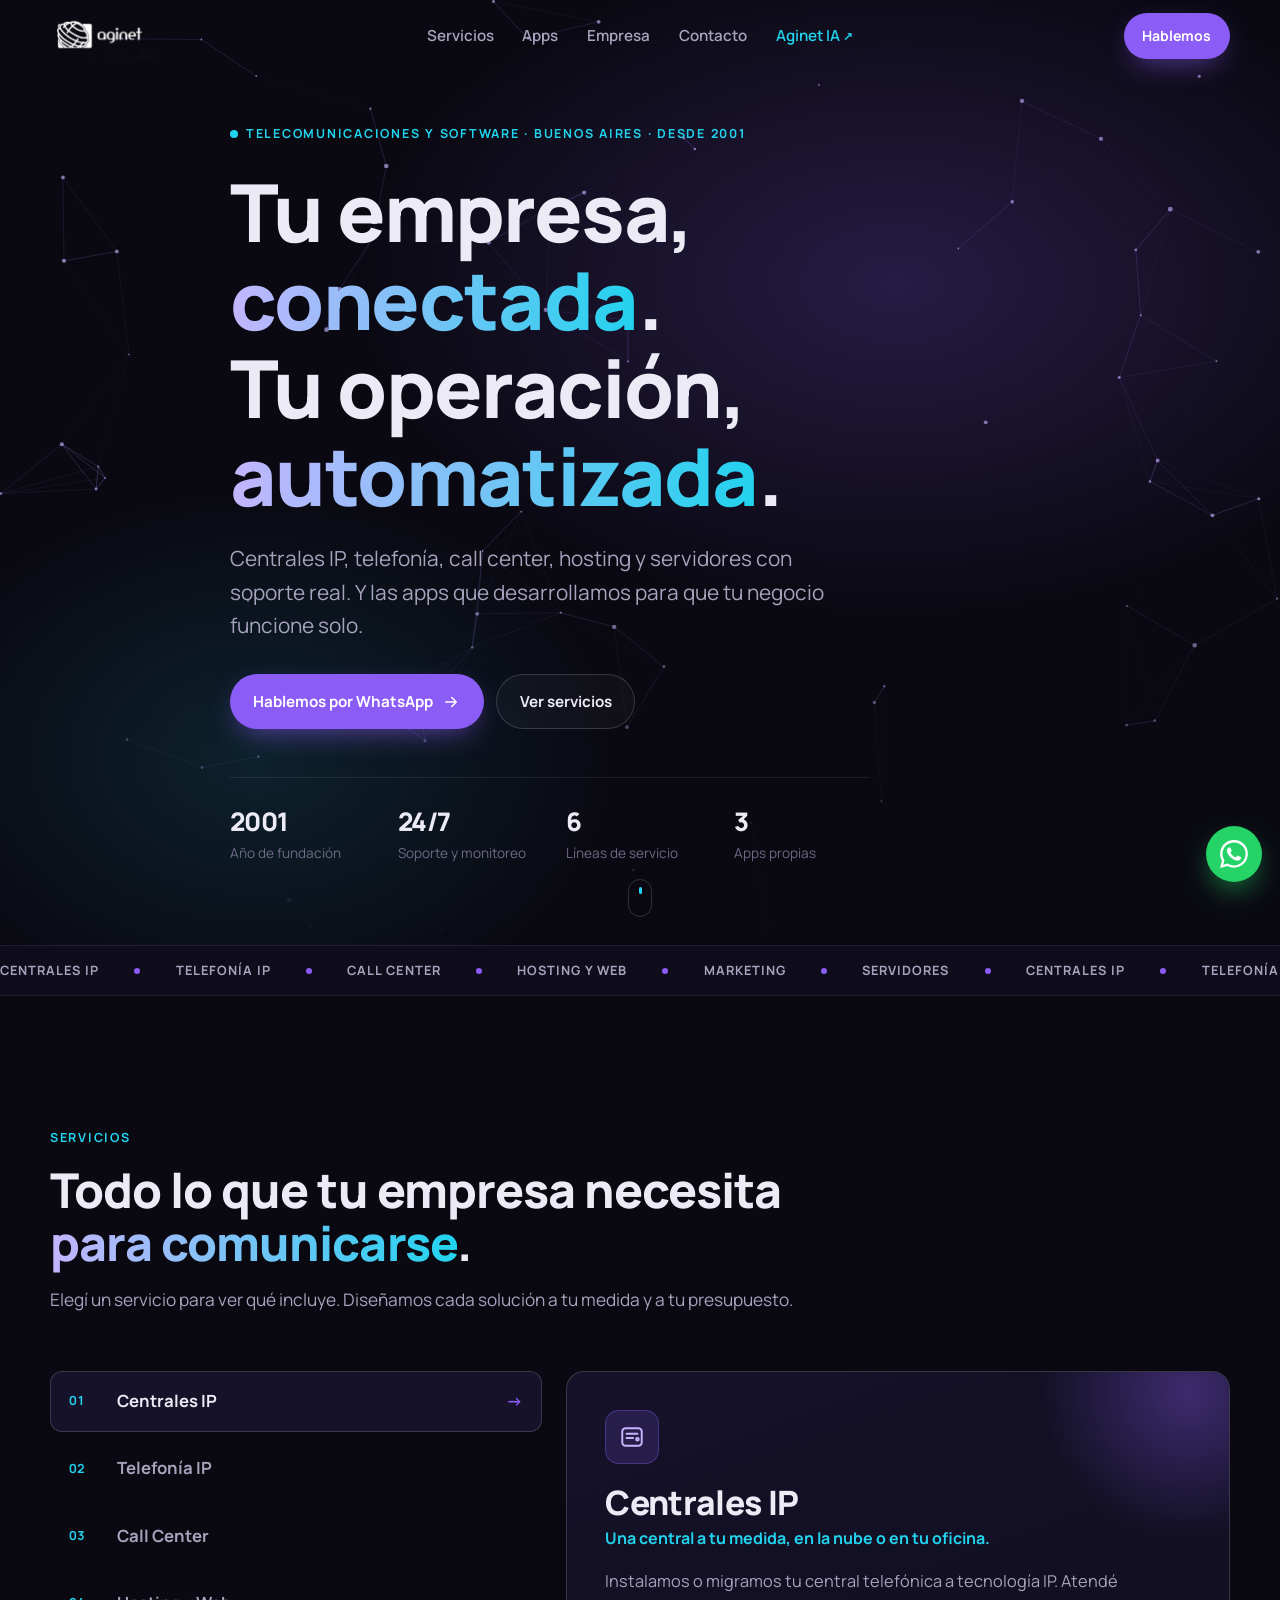
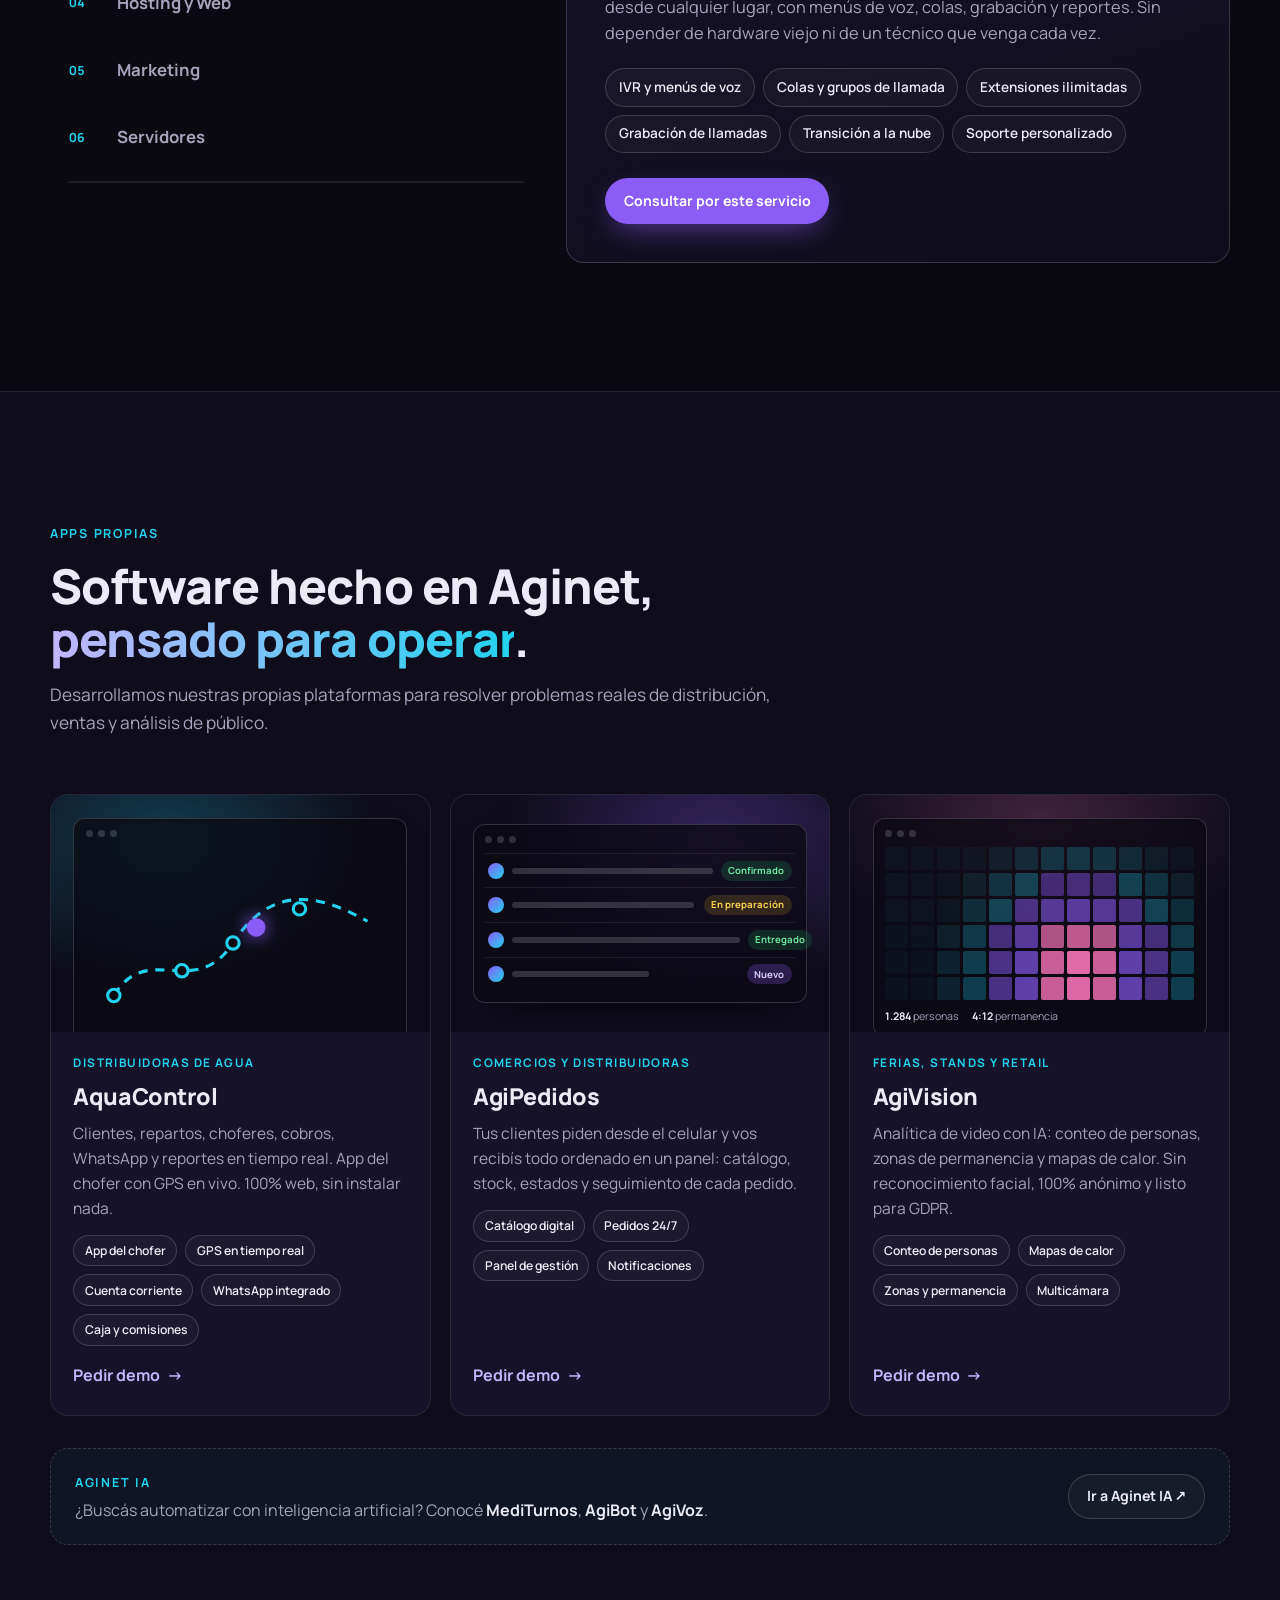
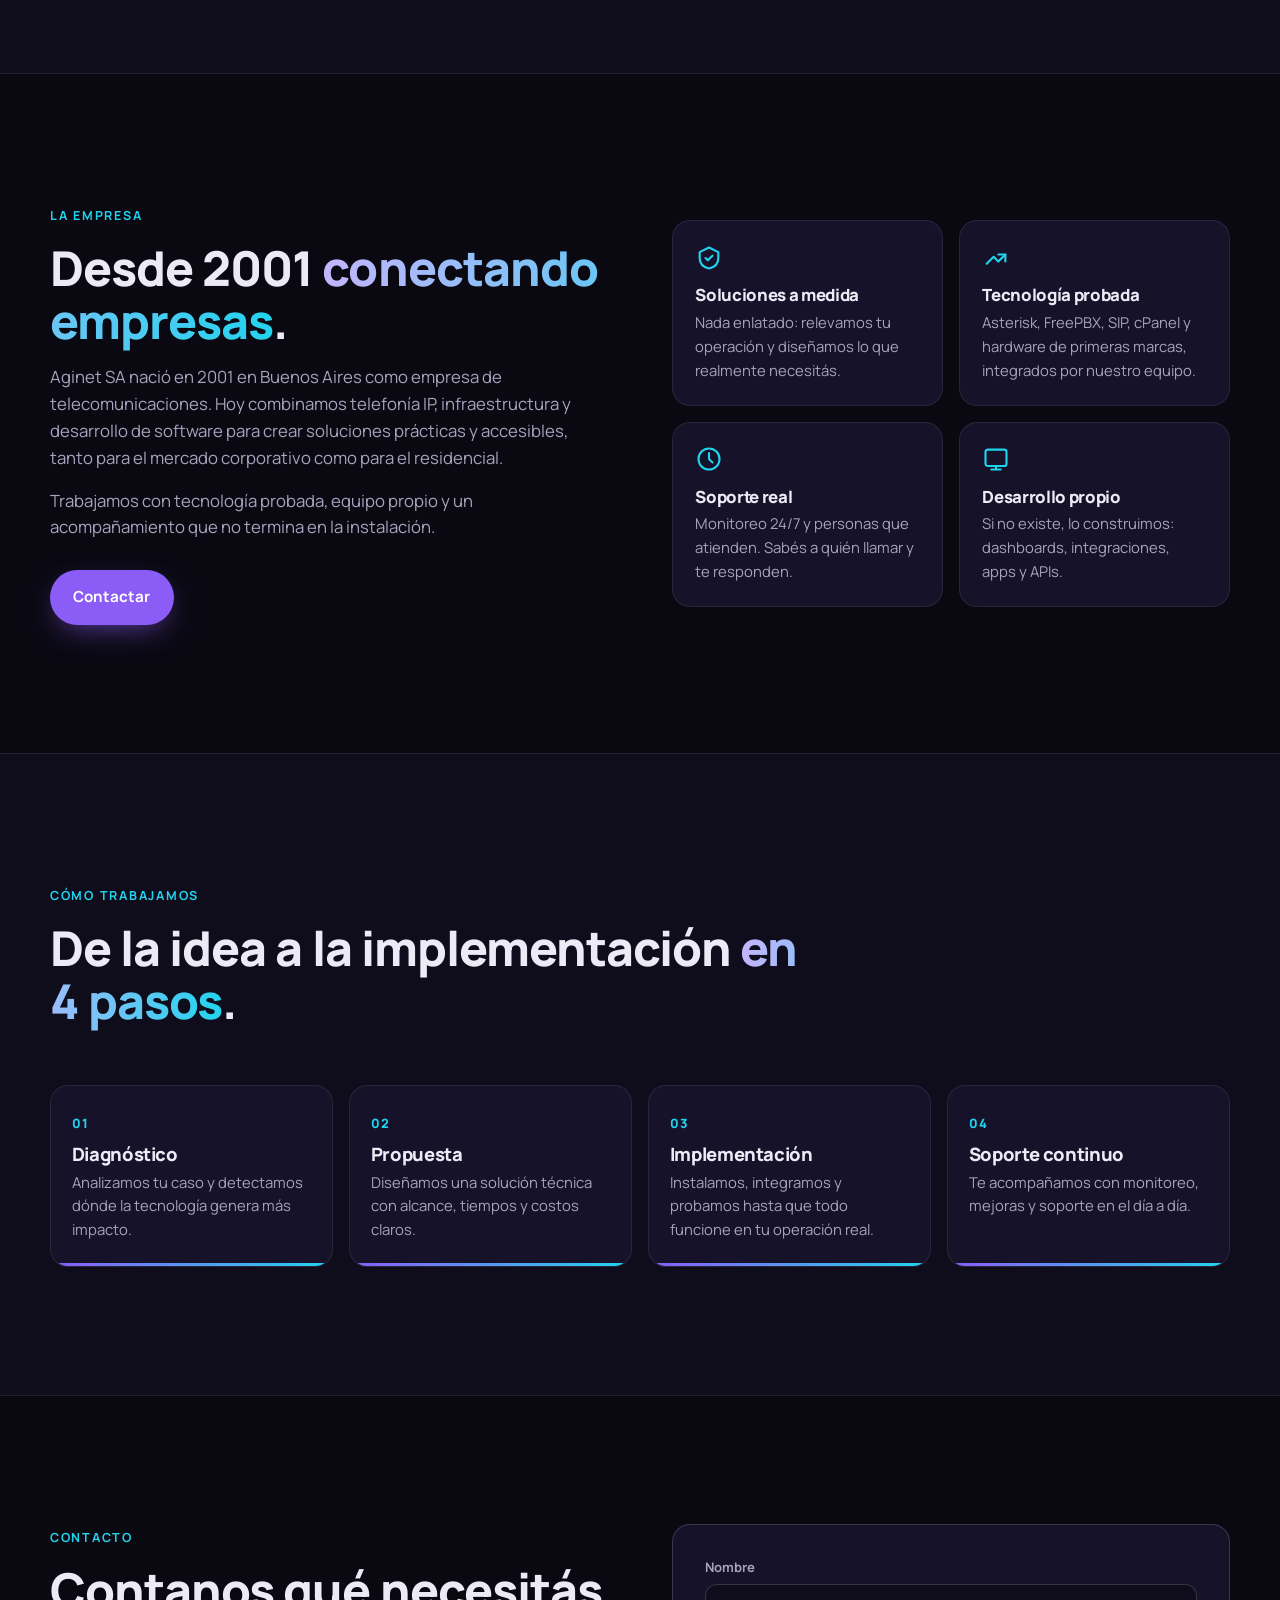
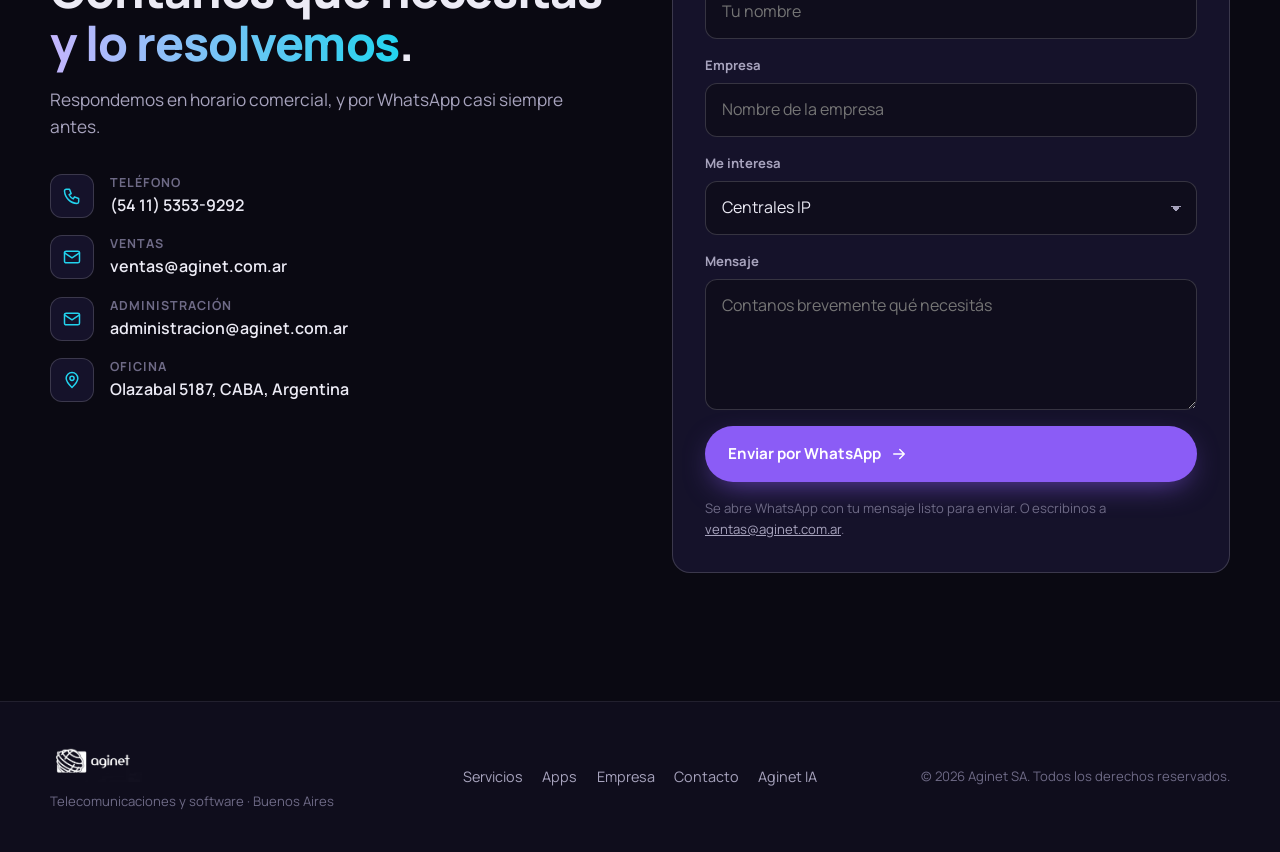
==== commit 7ec9f53e: "Links configurables a las páginas de cada app Cada tarjeta (AquaControl, AgiPedidos, AgiVision) tien" ====
--- a/index.html
+++ b/index.html
@@ -174,7 +174,10 @@
           <ul class="chips chips--sm">
             <li>App del chofer</li><li>GPS en tiempo real</li><li>Cuenta corriente</li><li>WhatsApp integrado</li><li>Caja y comisiones</li>
           </ul>
-          <a class="app__link" href="https://wa.me/5491153539292?text=Hola%2C%20quiero%20una%20demo%20de%20AquaControl." target="_blank" rel="noopener">Pedir demo <span>→</span></a>
+          <div class="app__actions">
+            <a class="app__link app__link--site" data-app="aquacontrol" href="#" hidden>Conocer AquaControl <span>→</span></a>
+            <a class="app__link" href="https://wa.me/5491153539292?text=Hola%2C%20quiero%20una%20demo%20de%20AquaControl." target="_blank" rel="noopener">Pedir demo <span>→</span></a>
+          </div>
         </div>
       </article>
 
@@ -196,7 +199,10 @@
           <ul class="chips chips--sm">
             <li>Catálogo digital</li><li>Pedidos 24/7</li><li>Panel de gestión</li><li>Notificaciones</li>
           </ul>
-          <a class="app__link" href="https://wa.me/5491153539292?text=Hola%2C%20quiero%20una%20demo%20de%20AgiPedidos." target="_blank" rel="noopener">Pedir demo <span>→</span></a>
+          <div class="app__actions">
+            <a class="app__link app__link--site" data-app="agipedidos" href="#" hidden>Conocer AgiPedidos <span>→</span></a>
+            <a class="app__link" href="https://wa.me/5491153539292?text=Hola%2C%20quiero%20una%20demo%20de%20AgiPedidos." target="_blank" rel="noopener">Pedir demo <span>→</span></a>
+          </div>
         </div>
       </article>
 
@@ -218,7 +224,10 @@
           <ul class="chips chips--sm">
             <li>Conteo de personas</li><li>Mapas de calor</li><li>Zonas y permanencia</li><li>Multicámara</li>
           </ul>
-          <a class="app__link" href="https://wa.me/5491153539292?text=Hola%2C%20quiero%20una%20demo%20de%20AgiVision." target="_blank" rel="noopener">Pedir demo <span>→</span></a>
+          <div class="app__actions">
+            <a class="app__link app__link--site" data-app="agivision" href="#" hidden>Conocer AgiVision <span>→</span></a>
+            <a class="app__link" href="https://wa.me/5491153539292?text=Hola%2C%20quiero%20una%20demo%20de%20AgiVision." target="_blank" rel="noopener">Pedir demo <span>→</span></a>
+          </div>
         </div>
       </article>
 
--- a/styles.css
+++ b/styles.css
@@ -207,7 +207,11 @@
 .app h3 { font-size: 1.45rem; }
 .app p:not(.app__kicker) { color: var(--muted); font-size: .97rem; }
 .app .chips { margin: .2rem 0 .4rem; }
-.app__link { margin-top: auto; font-weight: 700; color: #c4b5fd; display: inline-flex; gap: .4rem; align-items: center; }
+.app__actions { margin-top: auto; display: flex; flex-wrap: wrap; gap: .5rem 1.2rem; align-items: center; }
+.app__link { font-weight: 700; color: #c4b5fd; display: inline-flex; gap: .4rem; align-items: center; }
+.app__link--site { color: var(--text); padding: .5rem .9rem; border-radius: 999px; border: 1px solid var(--line-strong); transition: border-color .25s, background .25s; }
+.app__link--site:hover { border-color: var(--accent); background: var(--accent-soft); }
+.app__link[hidden] { display: none; }
 .app__link span { transition: transform .25s var(--ease); }
 .app__link:hover span { transform: translateX(4px); }
 
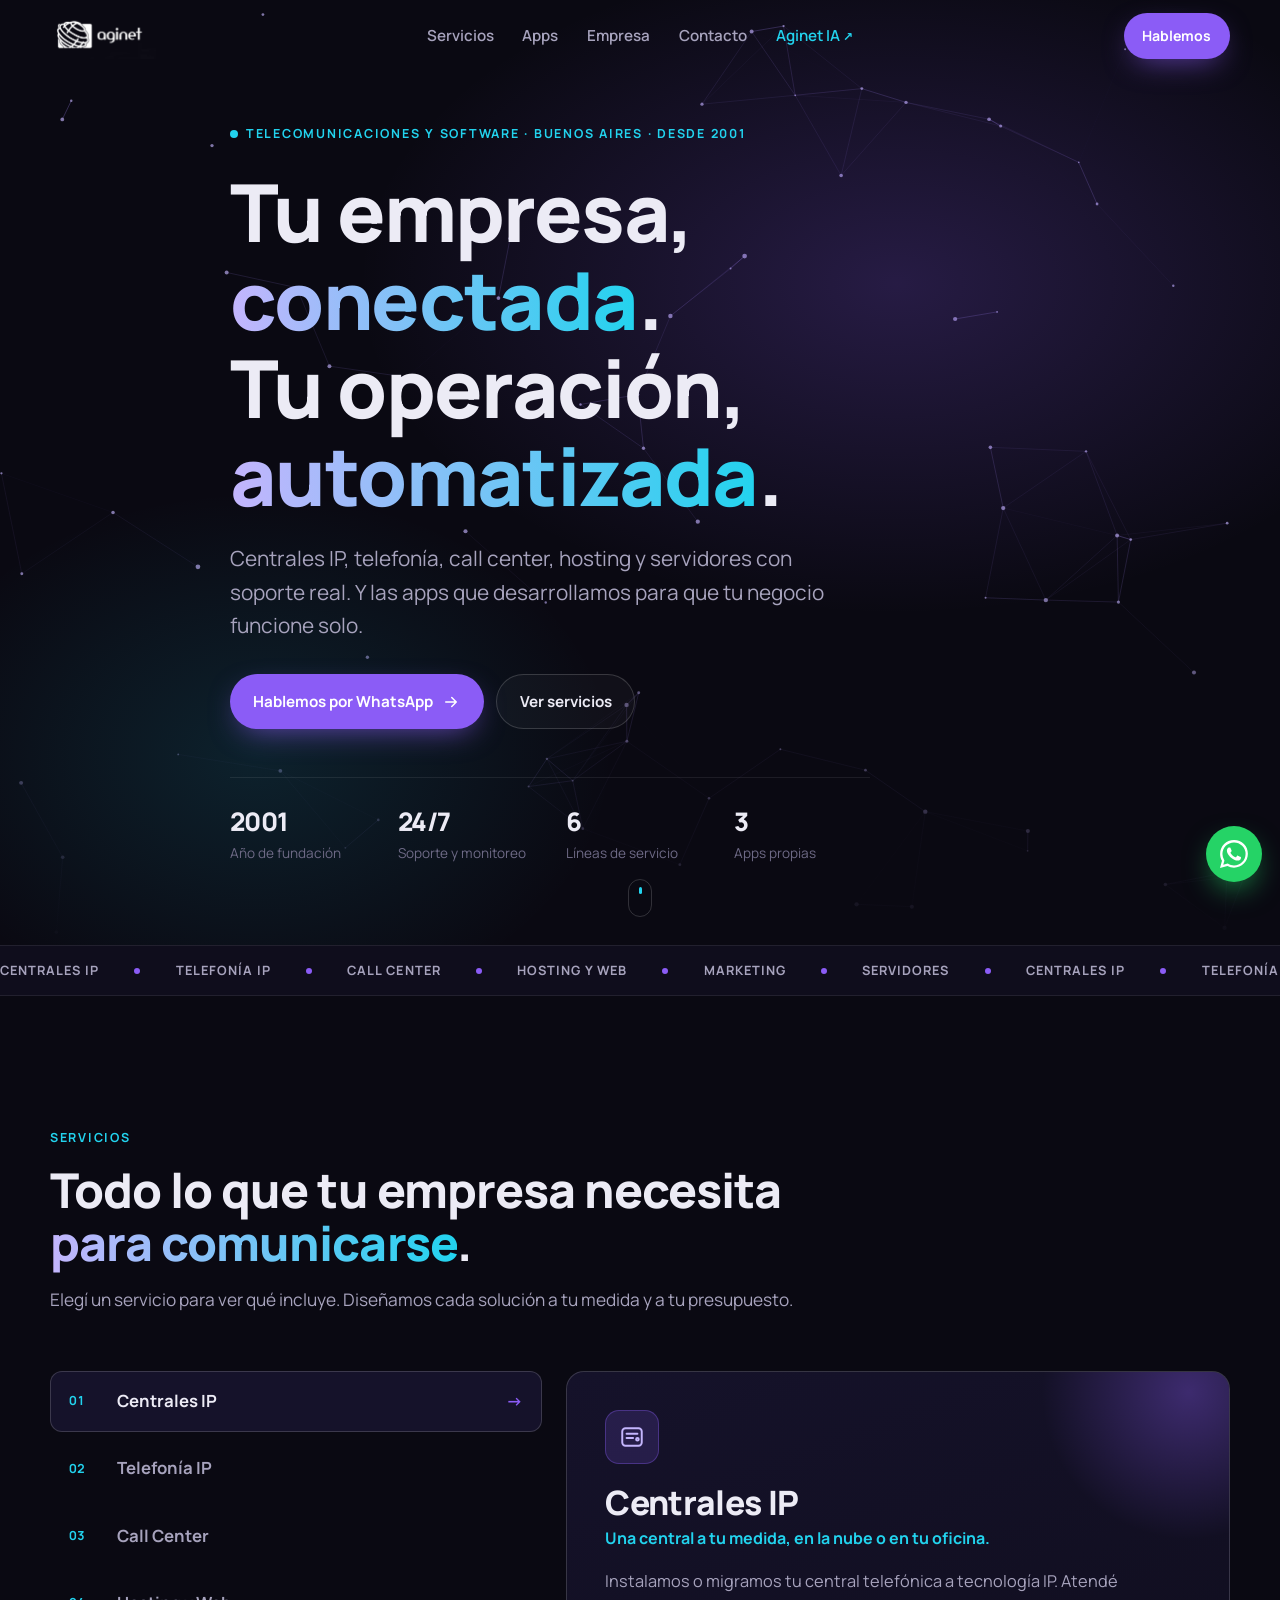
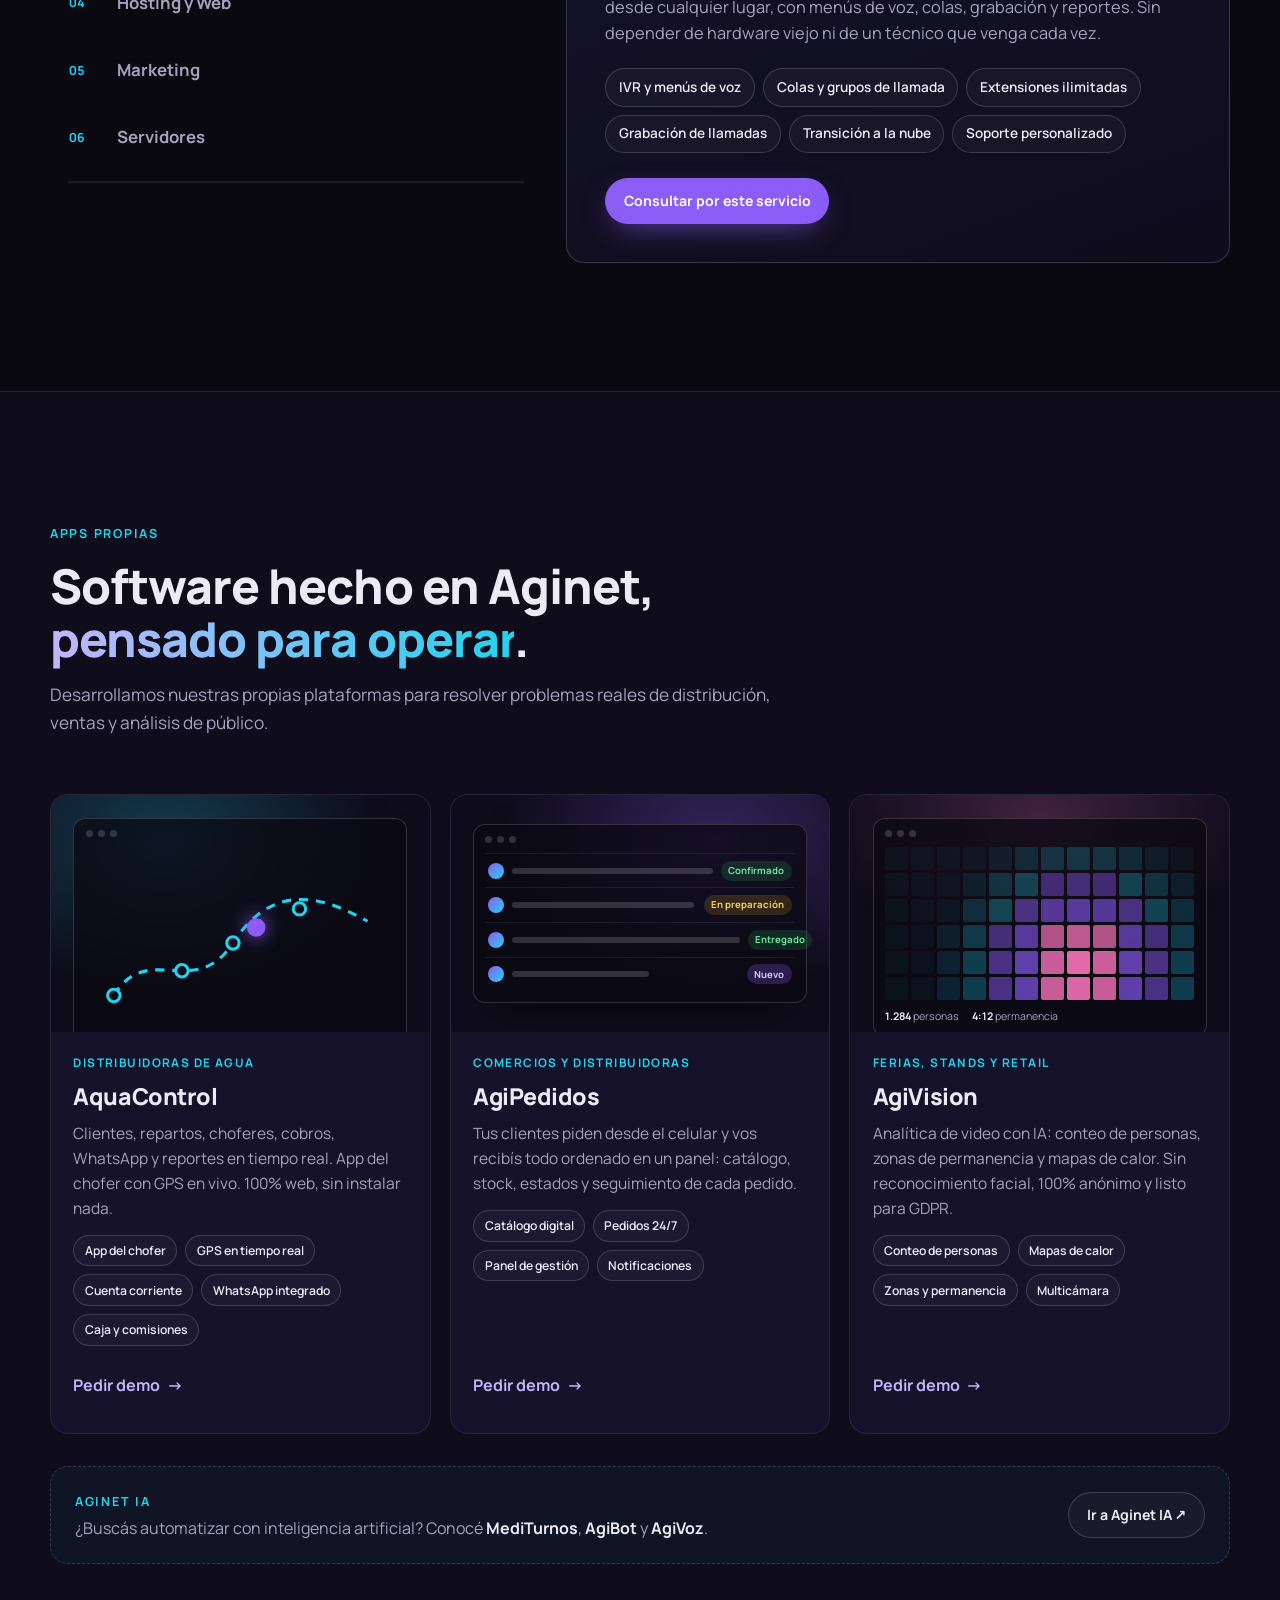
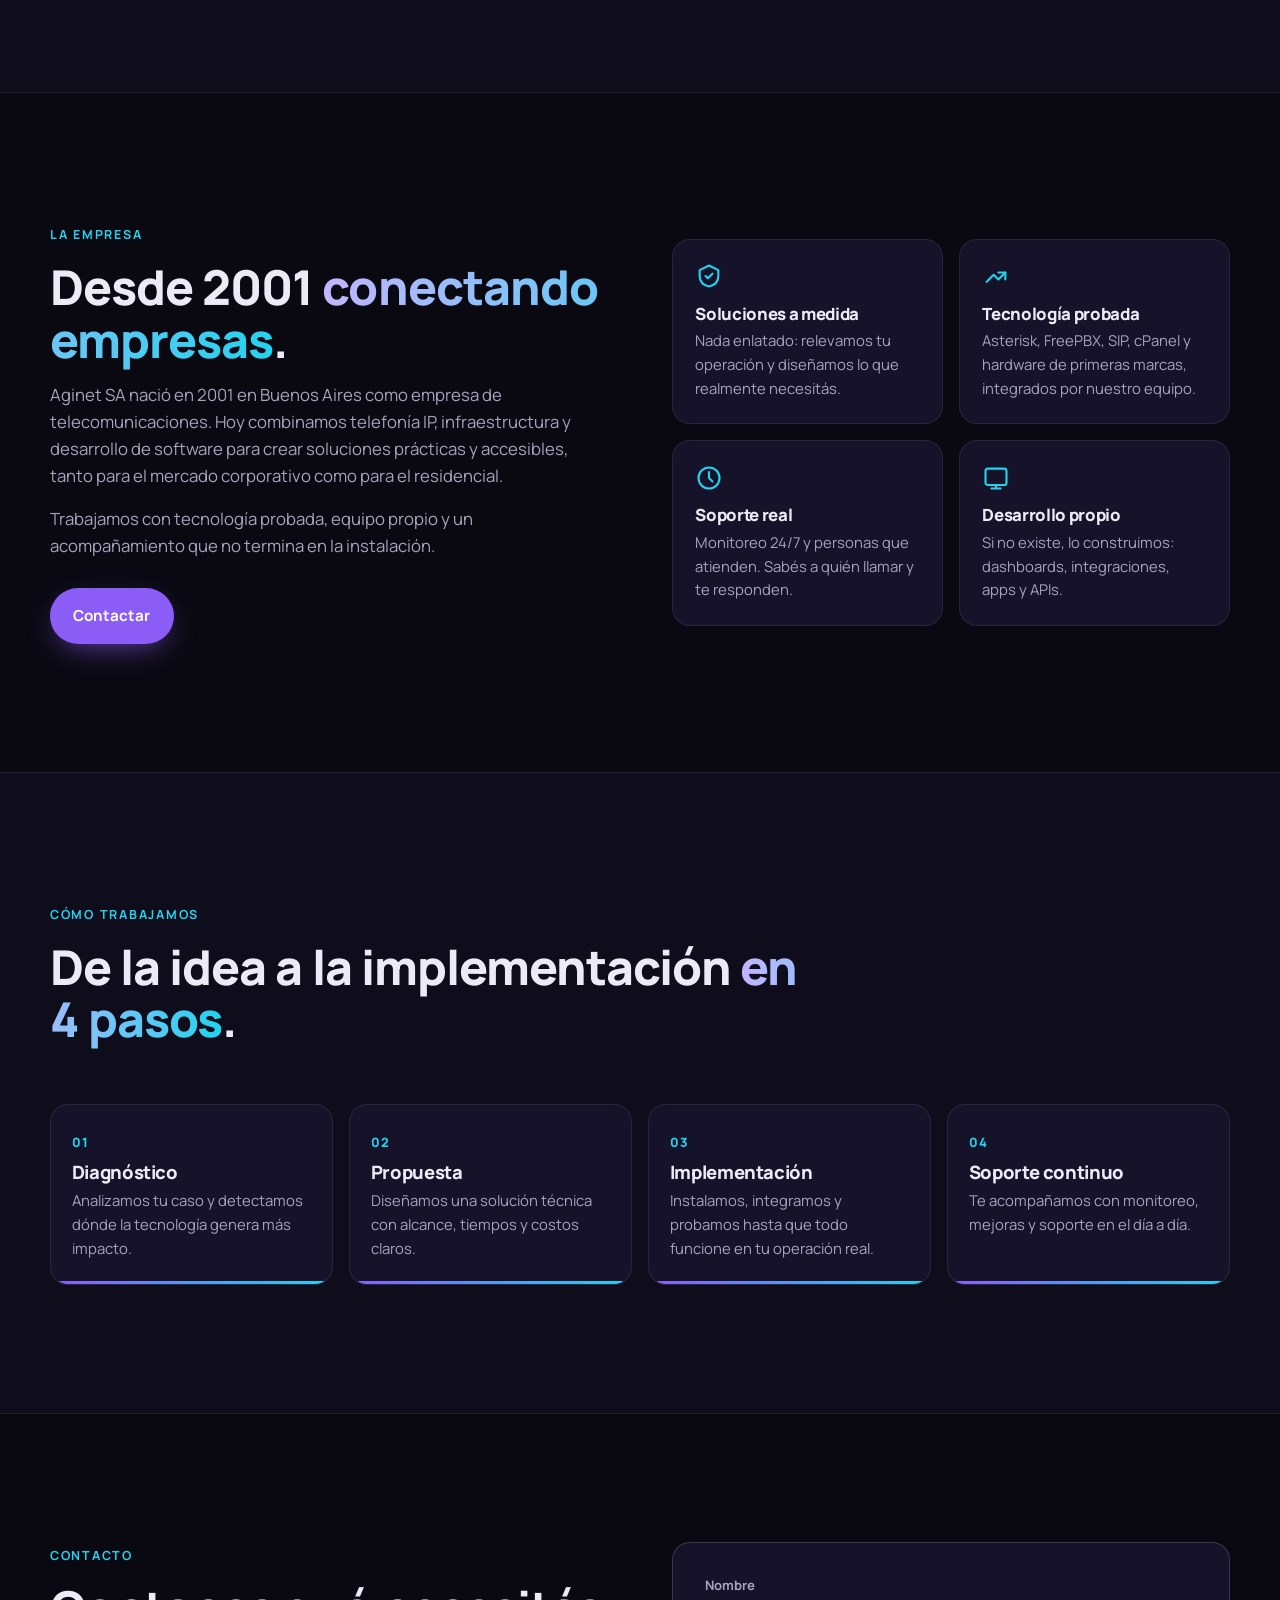
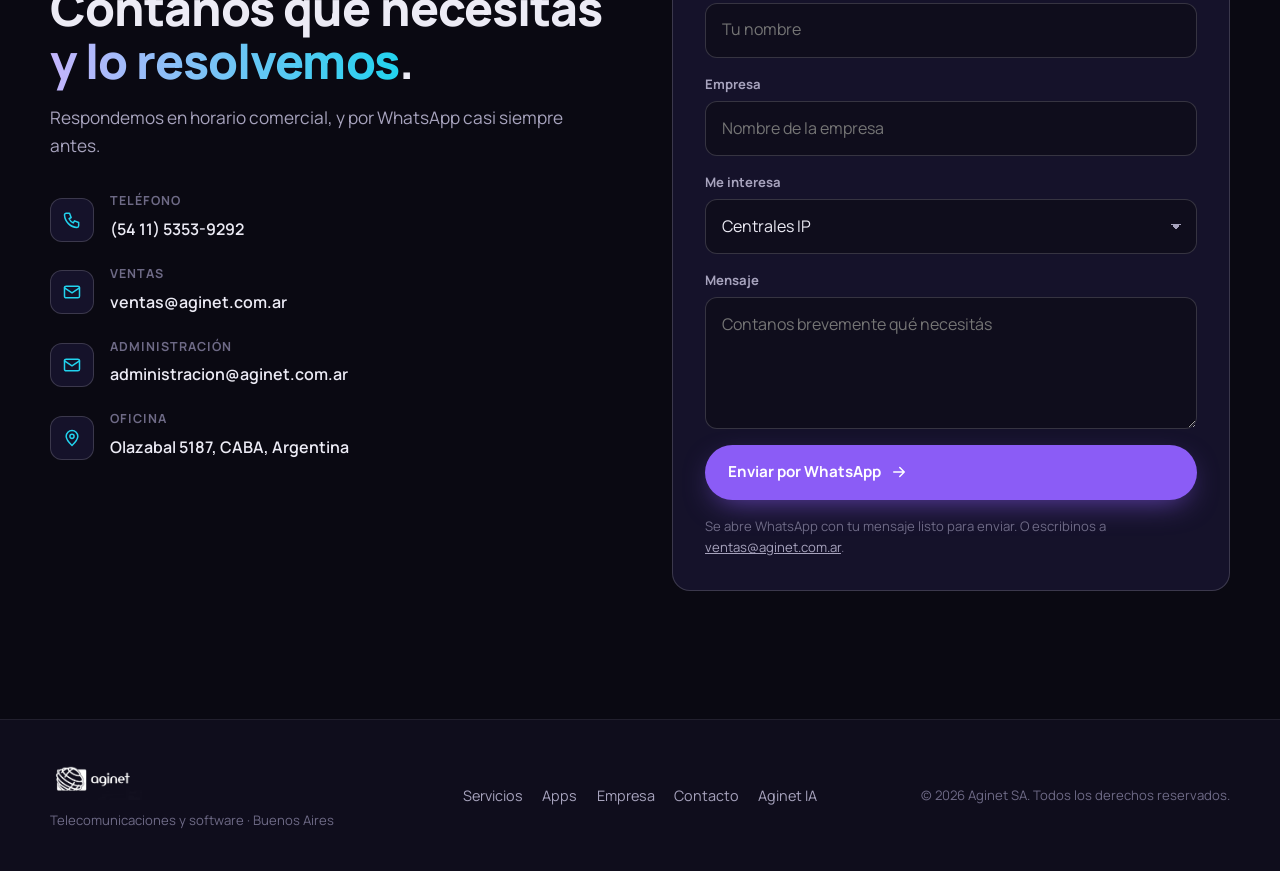
==== commit 29b00788: "Ajustes de usabilidad en celular - Margen de scroll para que las secciones no queden bajo la barra f" ====
--- a/index.html
+++ b/index.html
@@ -2,7 +2,7 @@
 <html lang="es-AR">
 <head>
   <meta charset="utf-8">
-  <meta name="viewport" content="width=device-width, initial-scale=1">
+  <meta name="viewport" content="width=device-width, initial-scale=1, viewport-fit=cover">
   <title>Aginet SA · Telefonía IP, Call Center, Hosting y Software</title>
   <meta name="description" content="Aginet SA: centrales IP, telefonía IP, call center, hosting, marketing y servidores para empresas desde 2001. Además desarrollamos AquaControl, AgiPedidos y AgiVision.">
   <meta name="theme-color" content="#0a0912">
--- a/styles.css
+++ b/styles.css
@@ -89,6 +89,7 @@
 .brand__logo--footer { height: 40px; }
 .nav__links { display: none; gap: 1.8rem; align-items: center; font-weight: 600; font-size: .95rem; color: var(--muted); }
 .nav__links a { position: relative; padding: .25rem 0; transition: color .2s; }
+@media (max-width: 899px) { .nav__links a { padding: .5rem 0; width: 100%; } }
 .nav__links a::after { content: ""; position: absolute; left: 0; right: 0; bottom: -2px; height: 2px; background: linear-gradient(90deg, var(--accent), var(--accent-2)); transform: scaleX(0); transform-origin: left; transition: transform .3s var(--ease); }
 .nav__links a:hover, .nav__links a.is-active { color: var(--text); }
 .nav__links a:hover::after, .nav__links a.is-active::after { transform: scaleX(1); }
@@ -104,7 +105,7 @@
   .nav__links {
     display: flex; flex-direction: column; align-items: flex-start; gap: 1.2rem;
     position: fixed; top: 72px; left: 0; right: 0;
-    padding: 1.5rem var(--gutter) 2rem; font-size: 1.15rem;
+    padding: 1.2rem var(--gutter) 1.8rem; font-size: 1.15rem;
     background: rgba(10, 9, 18, .96); backdrop-filter: blur(16px); border-bottom: 1px solid var(--line);
     transform: translateY(-8px); opacity: 0; pointer-events: none; transition: transform .3s var(--ease), opacity .3s;
   }
@@ -148,7 +149,7 @@
 @keyframes ticker { to { transform: translateX(-50%); } }
 
 /* ---------- Sections ---------- */
-.section { padding: clamp(72px, 10vw, 128px) 0; }
+.section { padding: clamp(72px, 10vw, 128px) 0; scroll-margin-top: 72px; }
 .section--alt { background: var(--bg-2); border-block: 1px solid var(--line); }
 .section__head { max-width: 760px; margin-bottom: clamp(2.2rem, 5vw, 3.6rem); }
 .section__lead { color: var(--muted); font-size: 1.08rem; margin-top: 1rem; }
@@ -167,7 +168,9 @@
 .explorer__num { font-size: .78rem; font-weight: 700; color: var(--accent-2); font-variant-numeric: tabular-nums; }
 .explorer__arrow { opacity: 0; transform: translateX(-6px); transition: .25s var(--ease); color: var(--accent); }
 .explorer__item.is-active .explorer__arrow { opacity: 1; transform: none; }
-.explorer__timer { height: 2px; margin: .4rem 1.1rem 0; background: var(--line); border-radius: 2px; overflow: hidden; }
+.explorer__item { scroll-margin-top: 84px; }
+.explorer__timer { display: none; height: 2px; margin: .4rem 1.1rem 0; background: var(--line); border-radius: 2px; overflow: hidden; }
+@media (min-width: 900px) { .explorer__timer { display: block; } }
 .explorer__timer span { display: block; height: 100%; width: 0; background: linear-gradient(90deg, var(--accent), var(--accent-2)); }
 .explorer__timer.is-running span { animation: timer 6s linear forwards; }
 @keyframes timer { from { width: 0 } to { width: 100% } }
@@ -208,7 +211,7 @@
 .app p:not(.app__kicker) { color: var(--muted); font-size: .97rem; }
 .app .chips { margin: .2rem 0 .4rem; }
 .app__actions { margin-top: auto; display: flex; flex-wrap: wrap; gap: .5rem 1.2rem; align-items: center; }
-.app__link { font-weight: 700; color: #c4b5fd; display: inline-flex; gap: .4rem; align-items: center; }
+.app__link { font-weight: 700; color: #c4b5fd; display: inline-flex; gap: .4rem; align-items: center; min-height: 44px; }
 .app__link--site { color: var(--text); padding: .5rem .9rem; border-radius: 999px; border: 1px solid var(--line-strong); transition: border-color .25s, background .25s; }
 .app__link--site:hover { border-color: var(--accent); background: var(--accent-soft); }
 .app__link[hidden] { display: none; }
@@ -280,7 +283,7 @@
 .contact__list svg { width: 44px; height: 44px; padding: 11px; border-radius: 12px; background: var(--surface); border: 1px solid var(--line-strong); fill: none; stroke: var(--accent-2); stroke-width: 1.8; stroke-linecap: round; stroke-linejoin: round; flex: none; }
 .contact__list div { display: flex; flex-direction: column; }
 .contact__list span { font-size: .78rem; color: var(--faint); text-transform: uppercase; letter-spacing: .08em; font-weight: 700; }
-.contact__list a { font-weight: 600; transition: color .2s; }
+.contact__list a { font-weight: 600; transition: color .2s; display: inline-block; padding: .35rem 0; }
 .contact__list a:hover { color: #c4b5fd; }
 
 .contact__form { display: grid; gap: 1rem; padding: clamp(1.3rem, 3vw, 2rem); border-radius: var(--radius); background: var(--surface); border: 1px solid var(--line-strong); }
@@ -304,12 +307,14 @@
 @media (min-width: 760px) { .footer__inner { grid-template-columns: 1fr auto 1fr; align-items: center; } .footer__copy { text-align: right; } }
 .footer__brand { display: flex; flex-direction: column; align-items: flex-start; gap: .6rem; }
 .footer__brand span { font-size: .82rem; color: var(--faint); }
-.footer__links { display: flex; flex-wrap: wrap; gap: 1.2rem; font-size: .9rem; color: var(--muted); }
+.footer__links { display: flex; flex-wrap: wrap; gap: .2rem 1.2rem; font-size: .9rem; color: var(--muted); }
+.footer__links a { display: inline-block; padding: .6rem 0; }
 .footer__links a:hover { color: var(--text); }
+@media (max-width: 759px) { .footer { padding-bottom: 6rem; } }
 .footer__copy { font-size: .82rem; color: var(--faint); }
 
 /* ---------- WhatsApp flotante ---------- */
-.wa-float { position: fixed; right: 18px; bottom: 18px; z-index: 40; width: 56px; height: 56px; border-radius: 50%; background: var(--wa); display: grid; place-items: center; box-shadow: 0 12px 30px -8px rgba(37, 211, 102, .7); transition: transform .25s var(--ease); }
+.wa-float { position: fixed; right: 18px; bottom: calc(18px + env(safe-area-inset-bottom, 0px)); z-index: 40; width: 56px; height: 56px; border-radius: 50%; background: var(--wa); display: grid; place-items: center; box-shadow: 0 12px 30px -8px rgba(37, 211, 102, .7); transition: transform .25s var(--ease); }
 .wa-float:hover { transform: scale(1.08); }
 .wa-float svg { width: 28px; height: 28px; fill: #fff; }
 
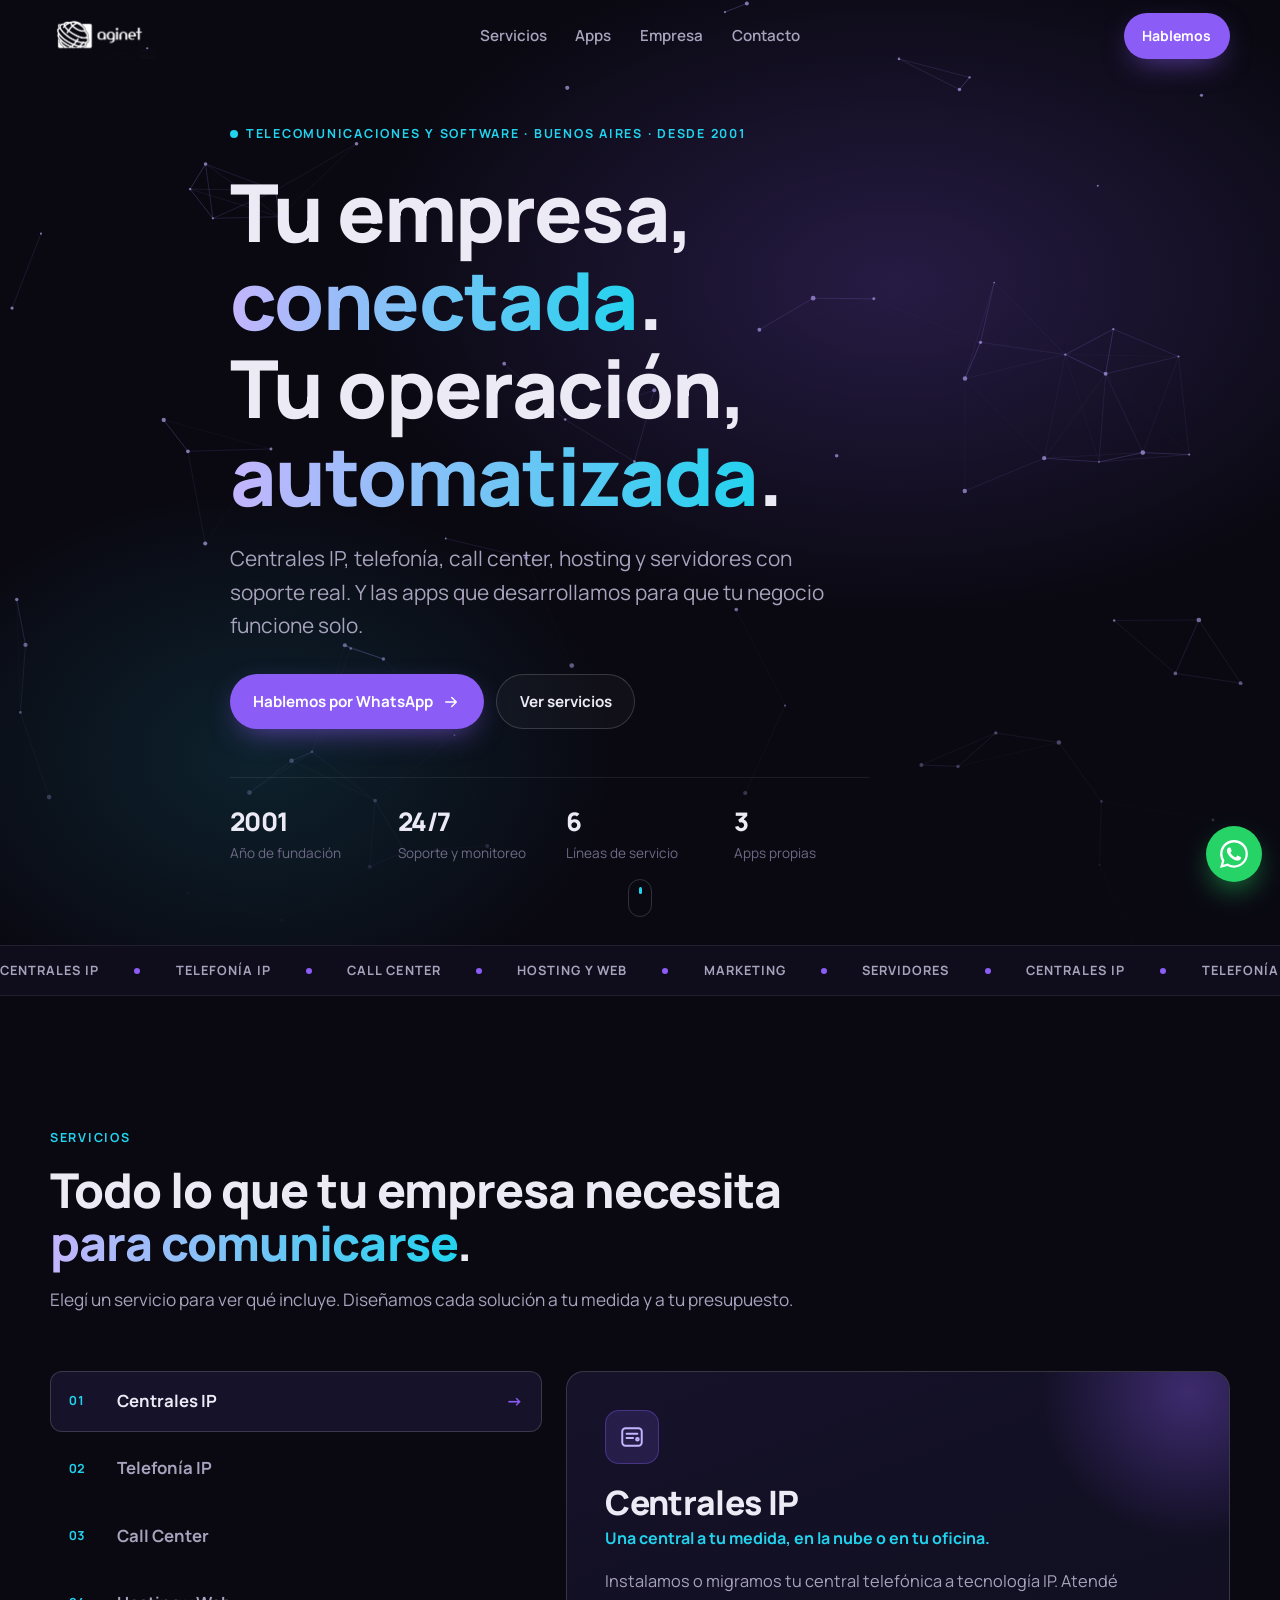
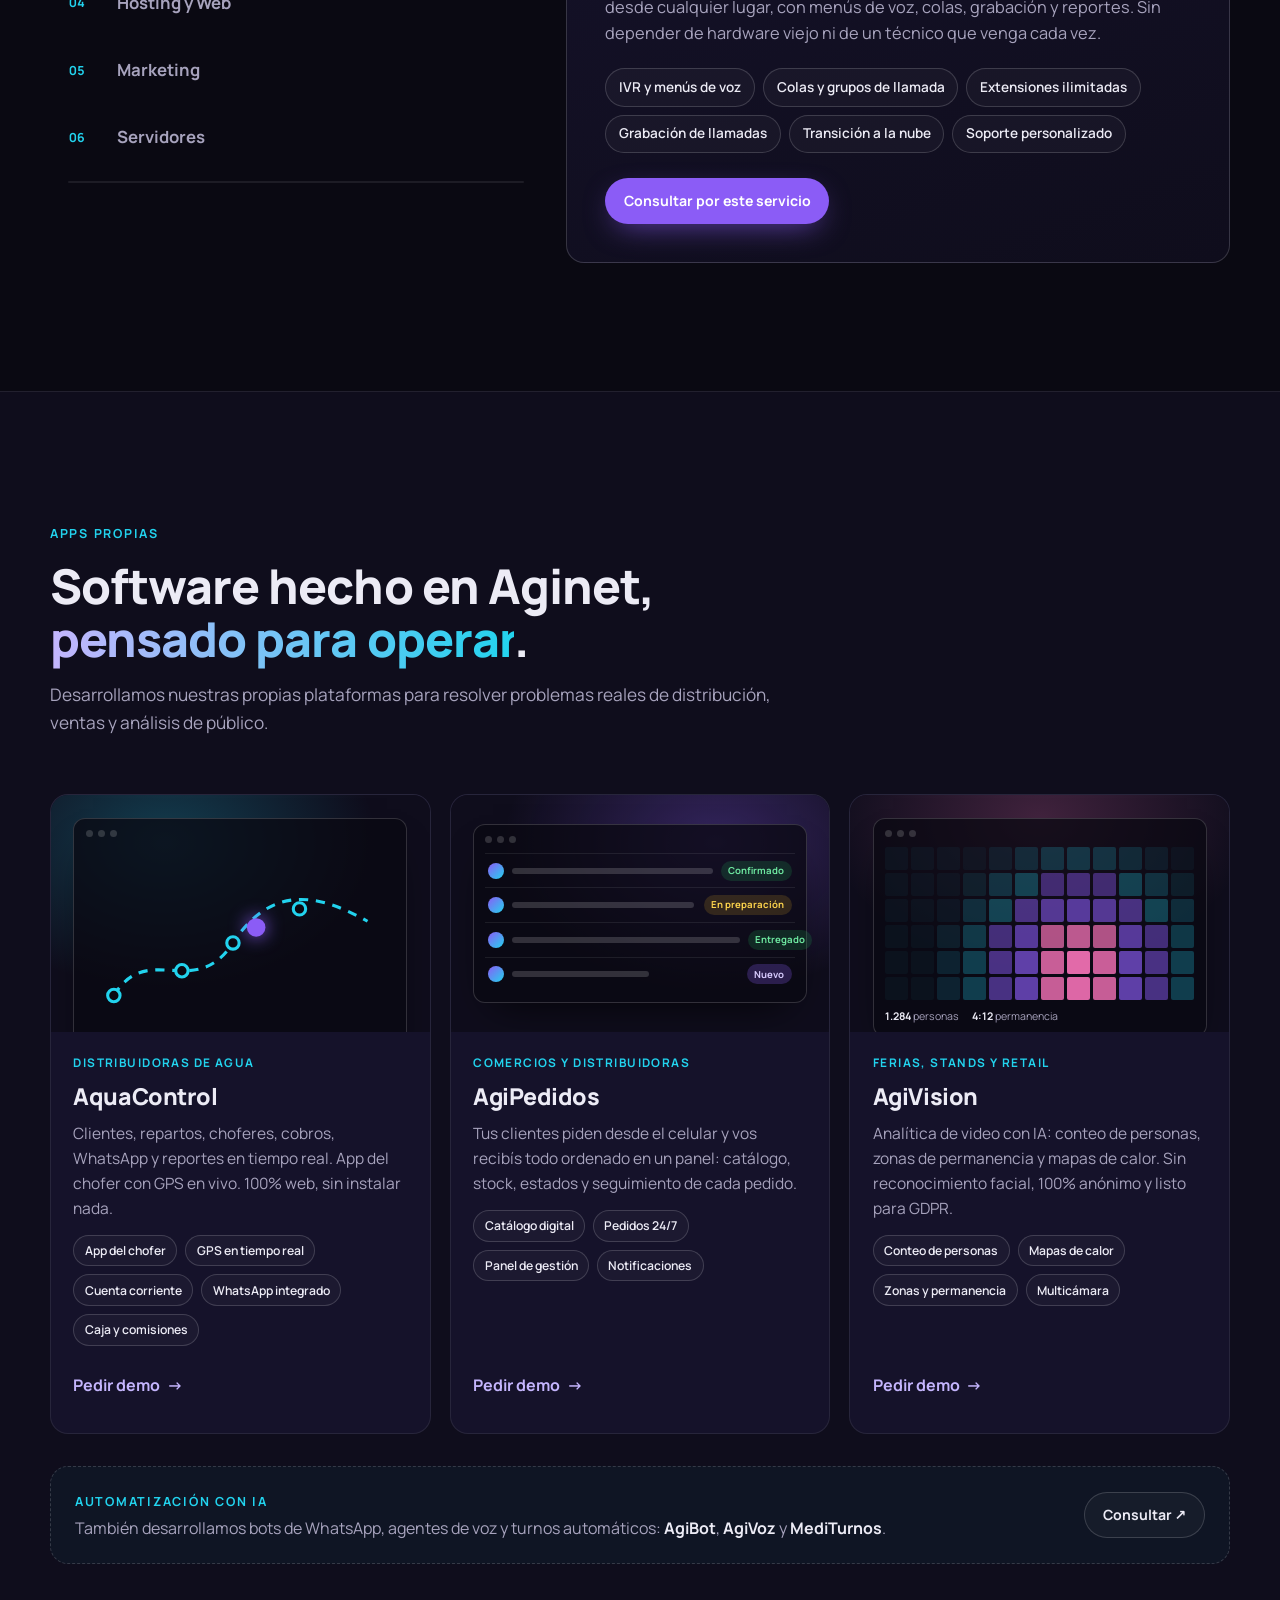
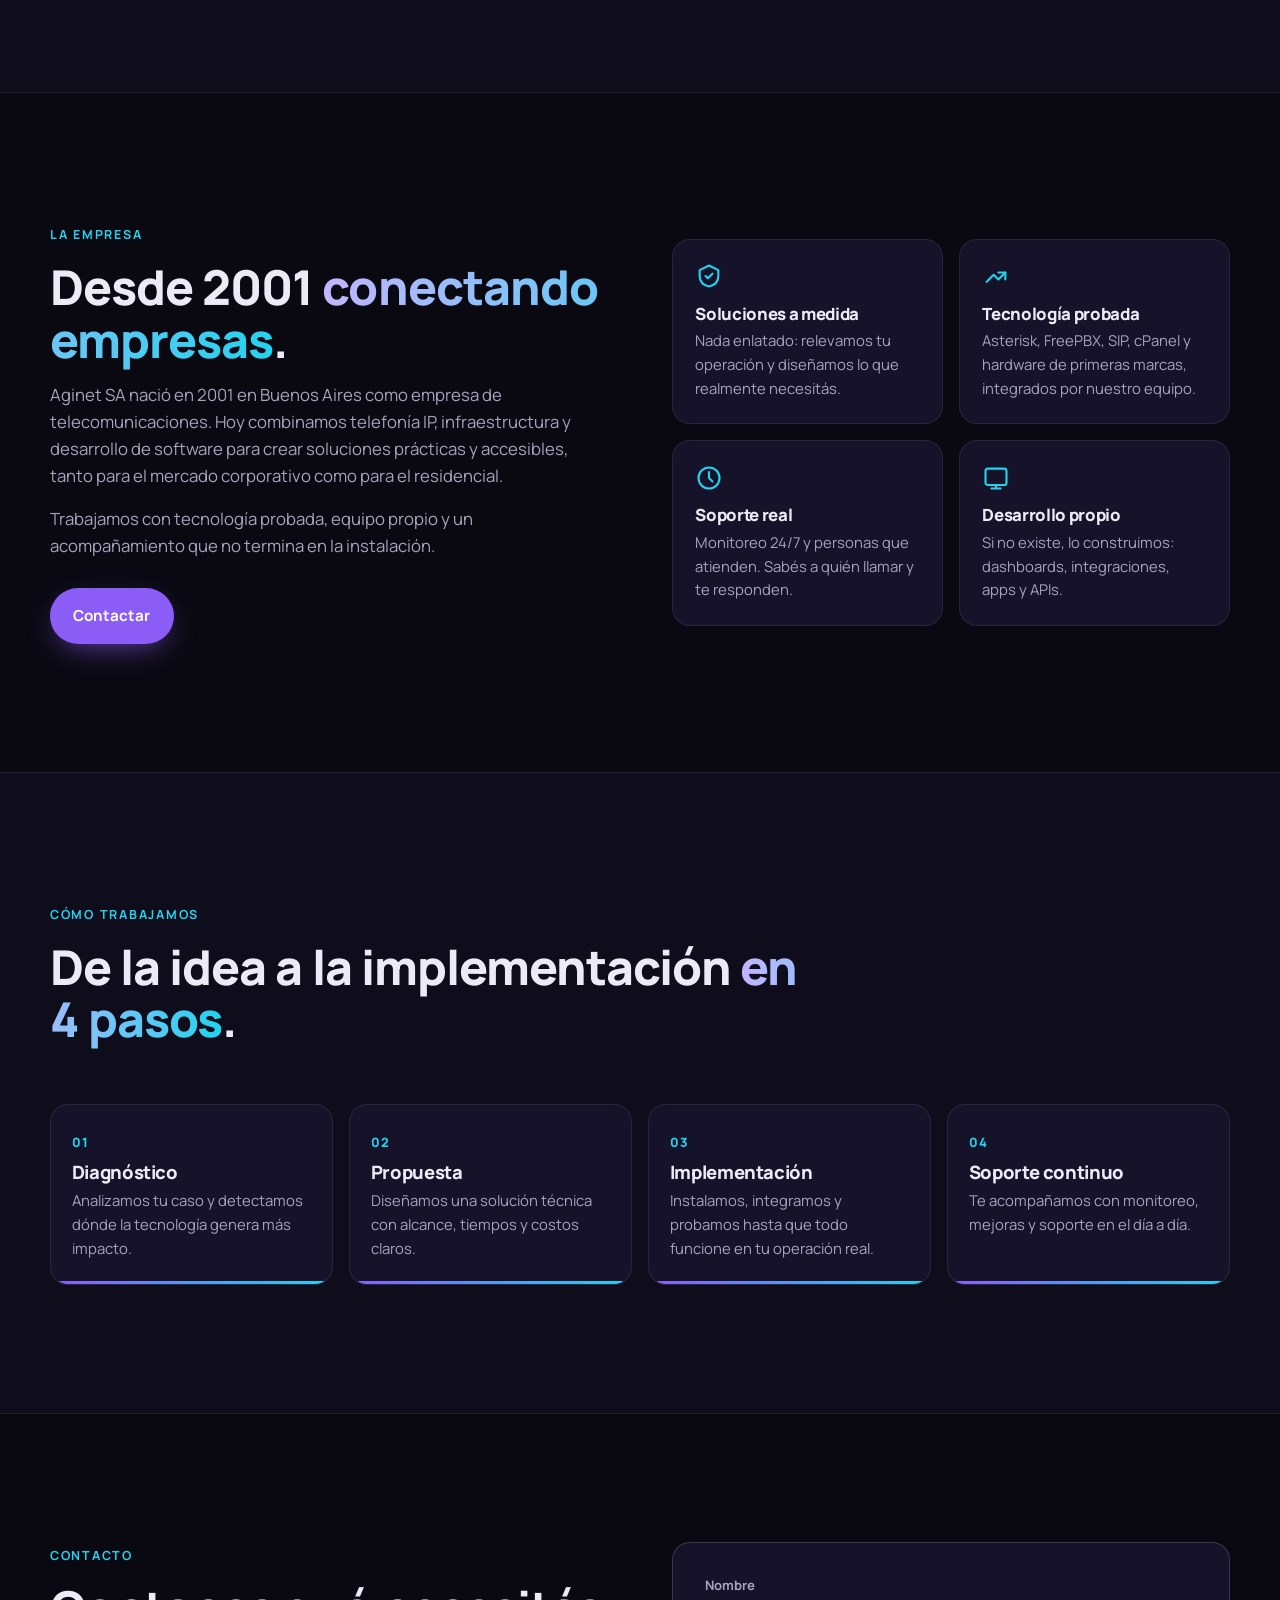
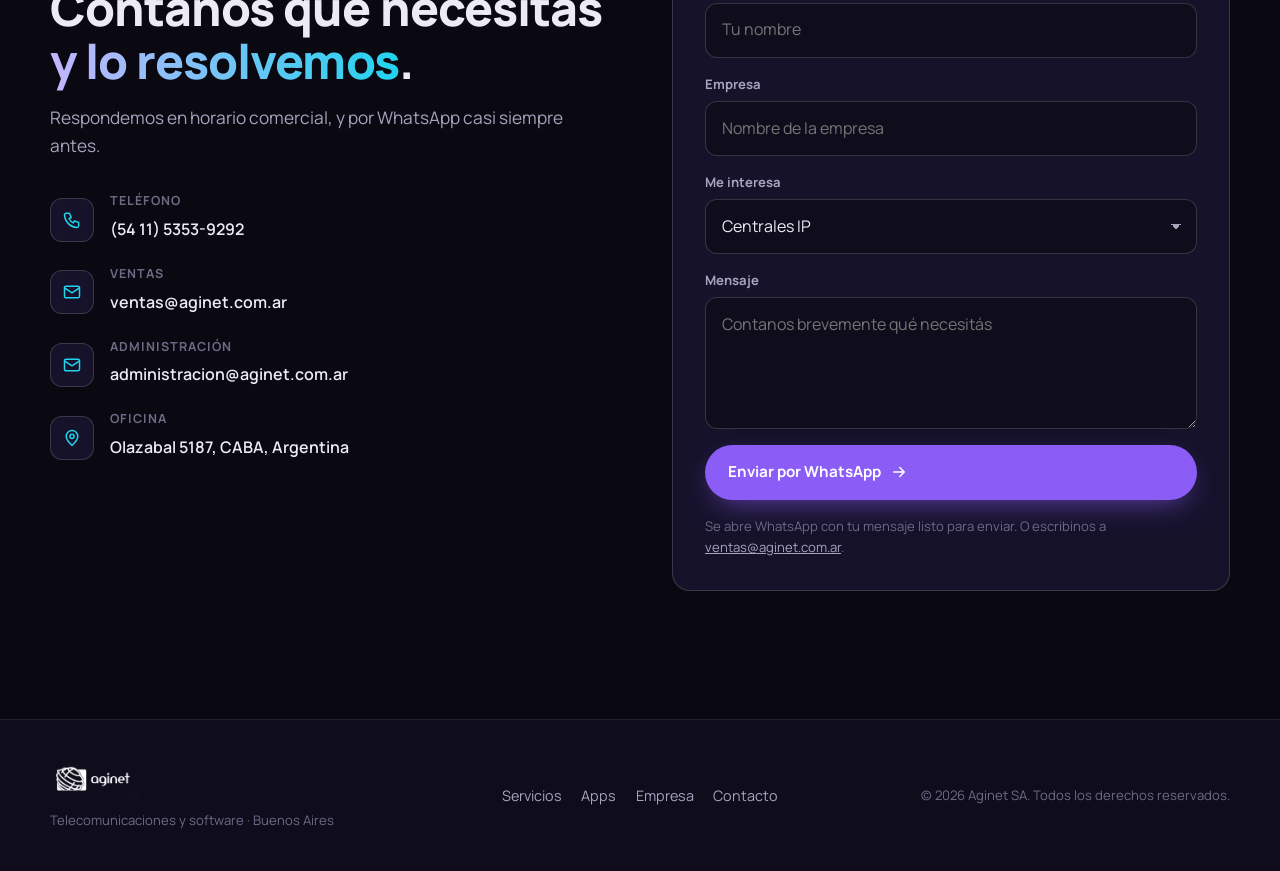
==== commit ea0b82d1: "Preparar publicación en cPanel y baja de Canva - Quitar links a aginet.com.ar/ia/ (la página de Canv" ====
--- a/index.html
+++ b/index.html
@@ -32,7 +32,6 @@
       <a href="#apps">Apps</a>
       <a href="#empresa">Empresa</a>
       <a href="#contacto">Contacto</a>
-      <a href="https://aginet.com.ar/ia/" class="nav__ia">Aginet IA <span>↗</span></a>
     </nav>
 
     <div class="nav__actions">
@@ -235,10 +234,10 @@
 
     <aside class="ia-banner reveal">
       <div>
-        <p class="eyebrow">Aginet IA</p>
-        <p>¿Buscás automatizar con inteligencia artificial? Conocé <strong>MediTurnos</strong>, <strong>AgiBot</strong> y <strong>AgiVoz</strong>.</p>
-      </div>
-      <a class="btn btn--ghost btn--sm" href="https://aginet.com.ar/ia/">Ir a Aginet IA ↗</a>
+        <p class="eyebrow">Automatización con IA</p>
+        <p>También desarrollamos bots de WhatsApp, agentes de voz y turnos automáticos: <strong>AgiBot</strong>, <strong>AgiVoz</strong> y <strong>MediTurnos</strong>.</p>
+      </div>
+      <a class="btn btn--ghost btn--sm" href="https://wa.me/5491153539292?text=Hola%20Aginet%2C%20quiero%20informaci%C3%B3n%20sobre%20automatizaci%C3%B3n%20con%20IA." target="_blank" rel="noopener">Consultar ↗</a>
     </aside>
   </div>
 </section>
@@ -382,7 +381,6 @@
       <a href="#apps">Apps</a>
       <a href="#empresa">Empresa</a>
       <a href="#contacto">Contacto</a>
-      <a href="https://aginet.com.ar/ia/">Aginet IA</a>
     </nav>
     <p class="footer__copy">© <span id="year"></span> Aginet SA. Todos los derechos reservados.</p>
   </div>
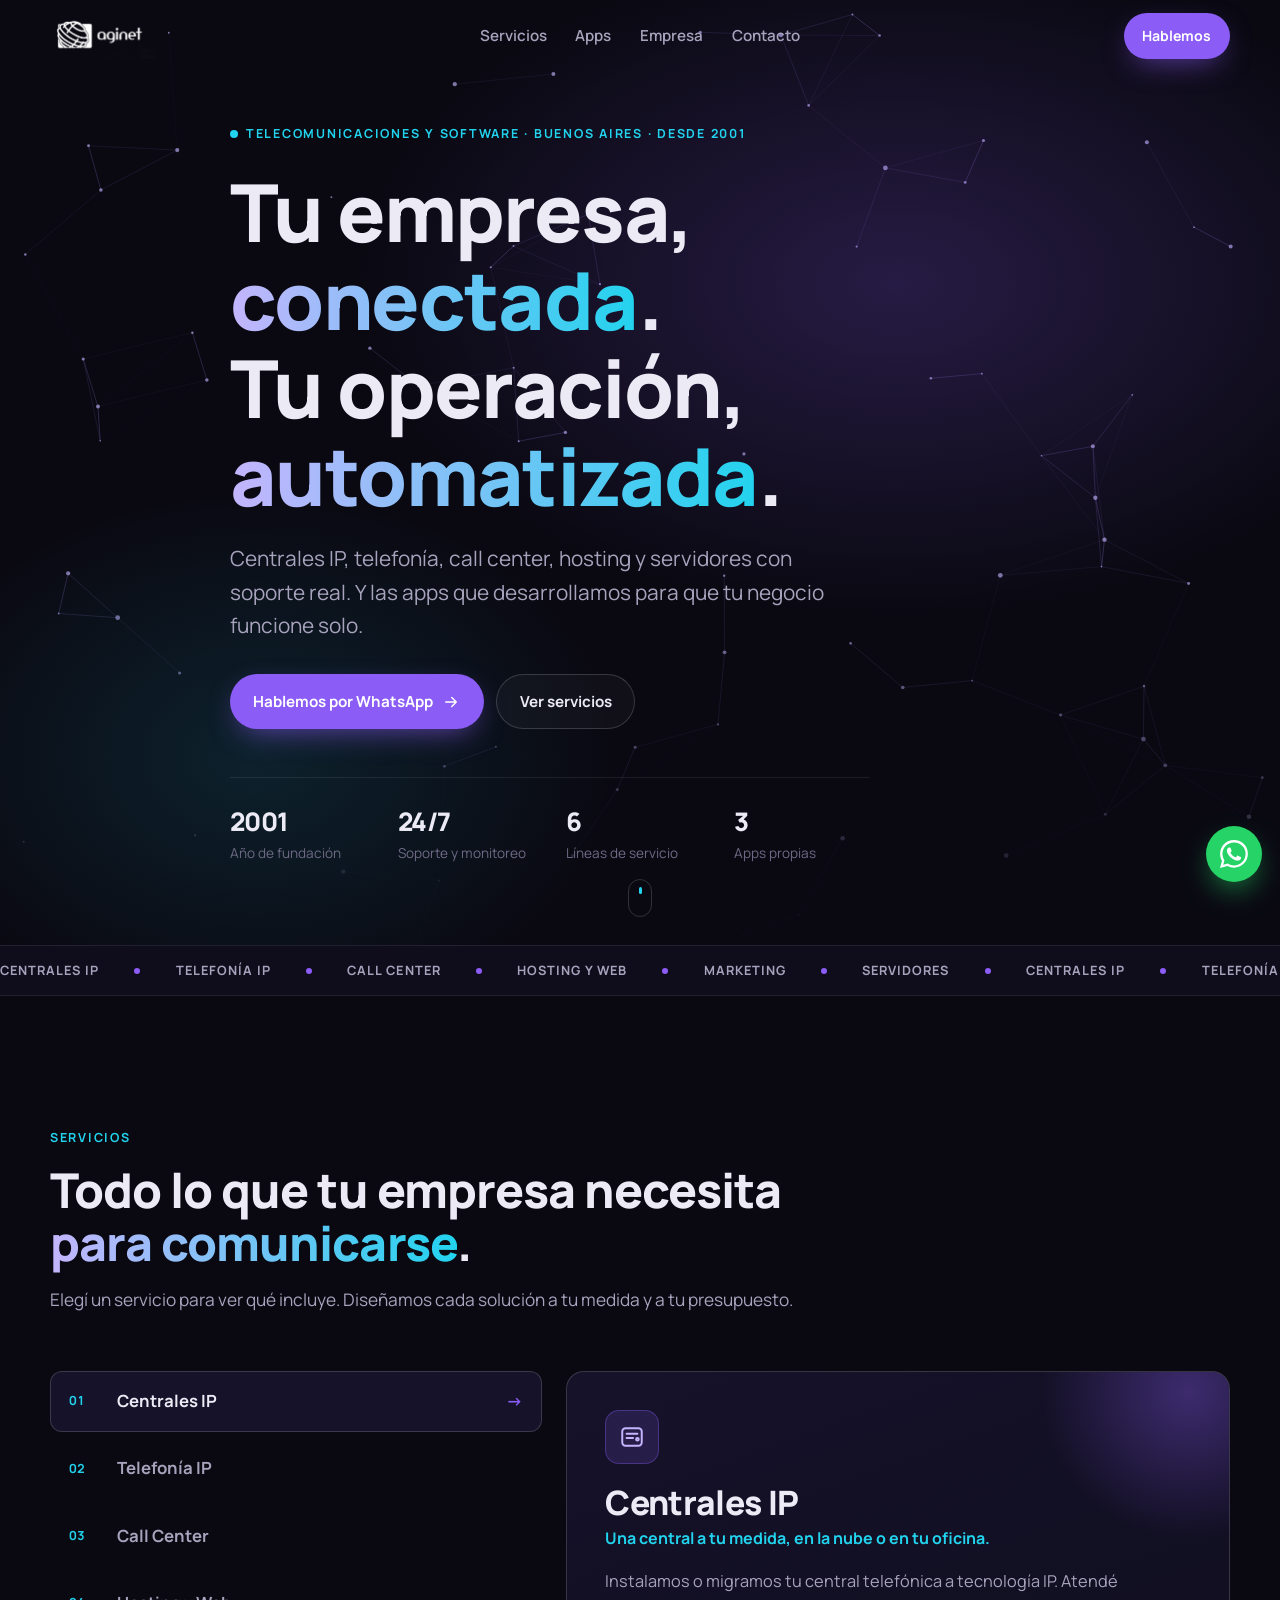
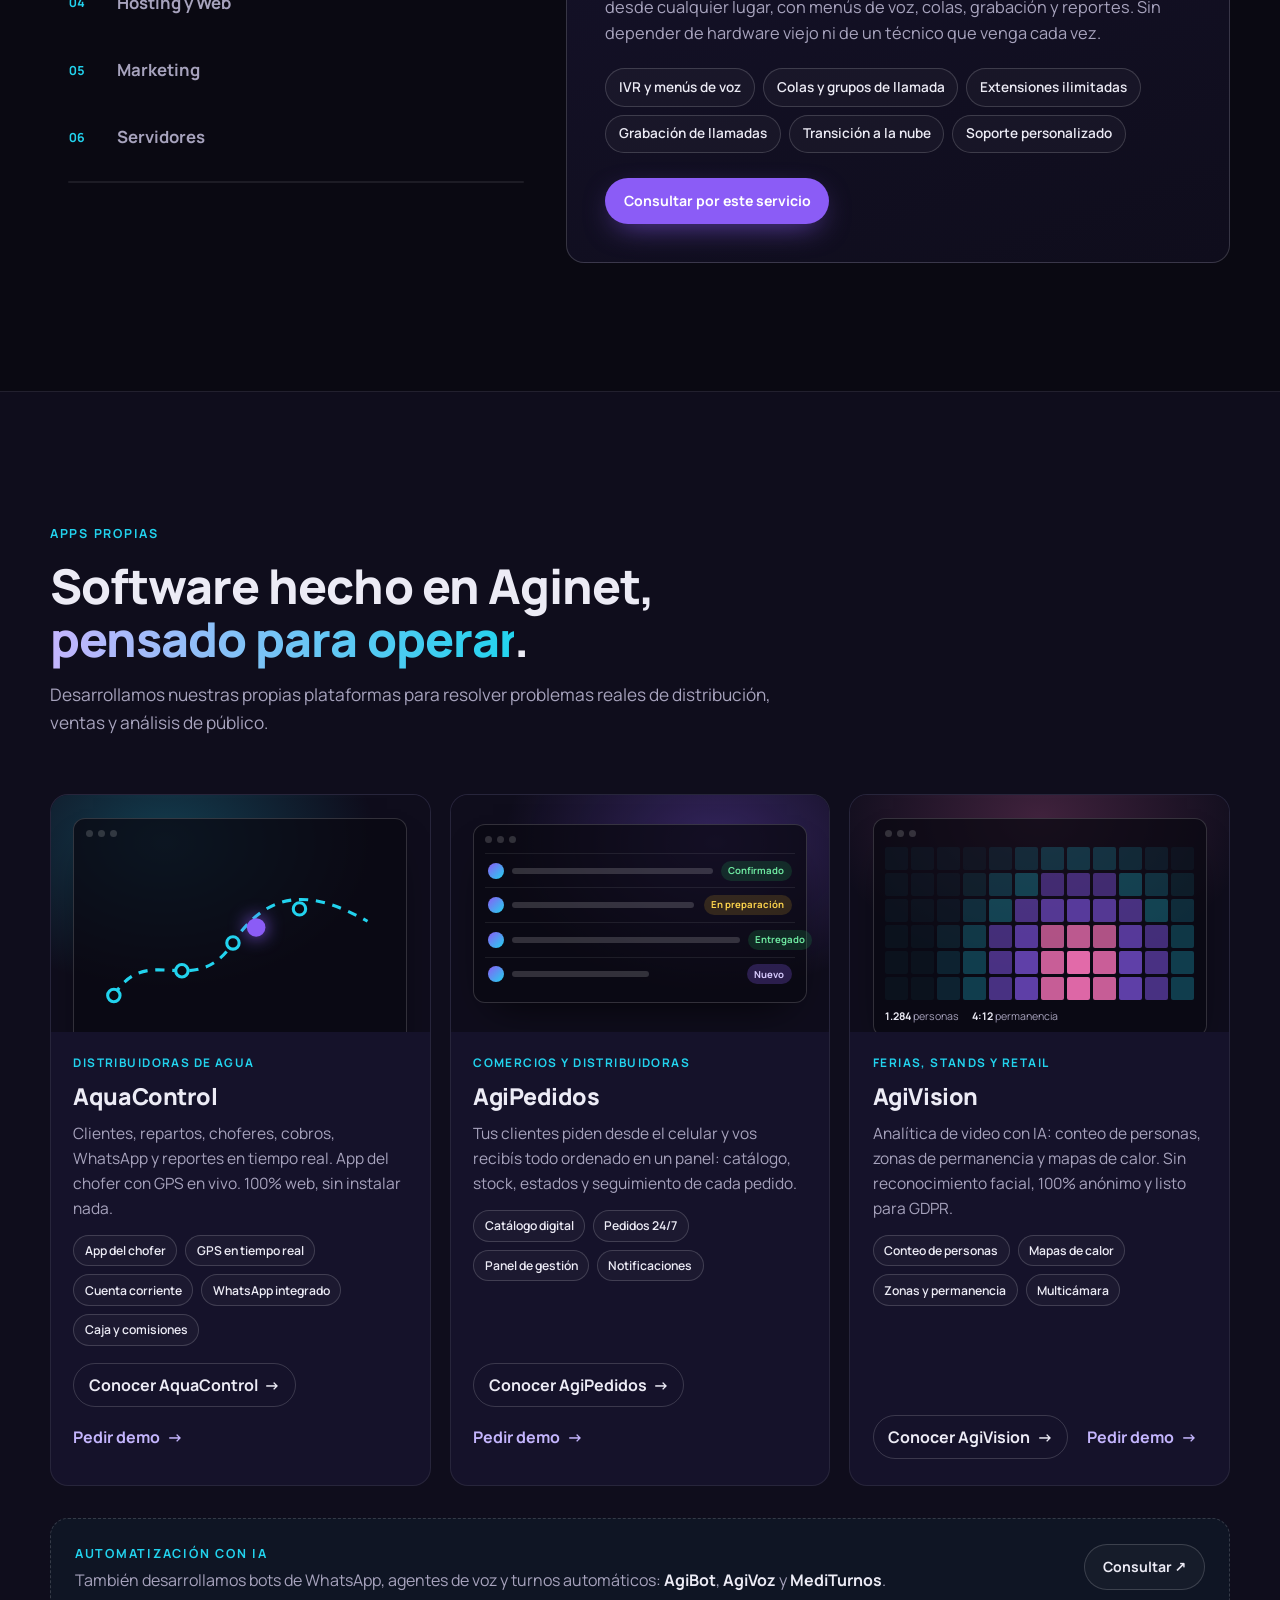
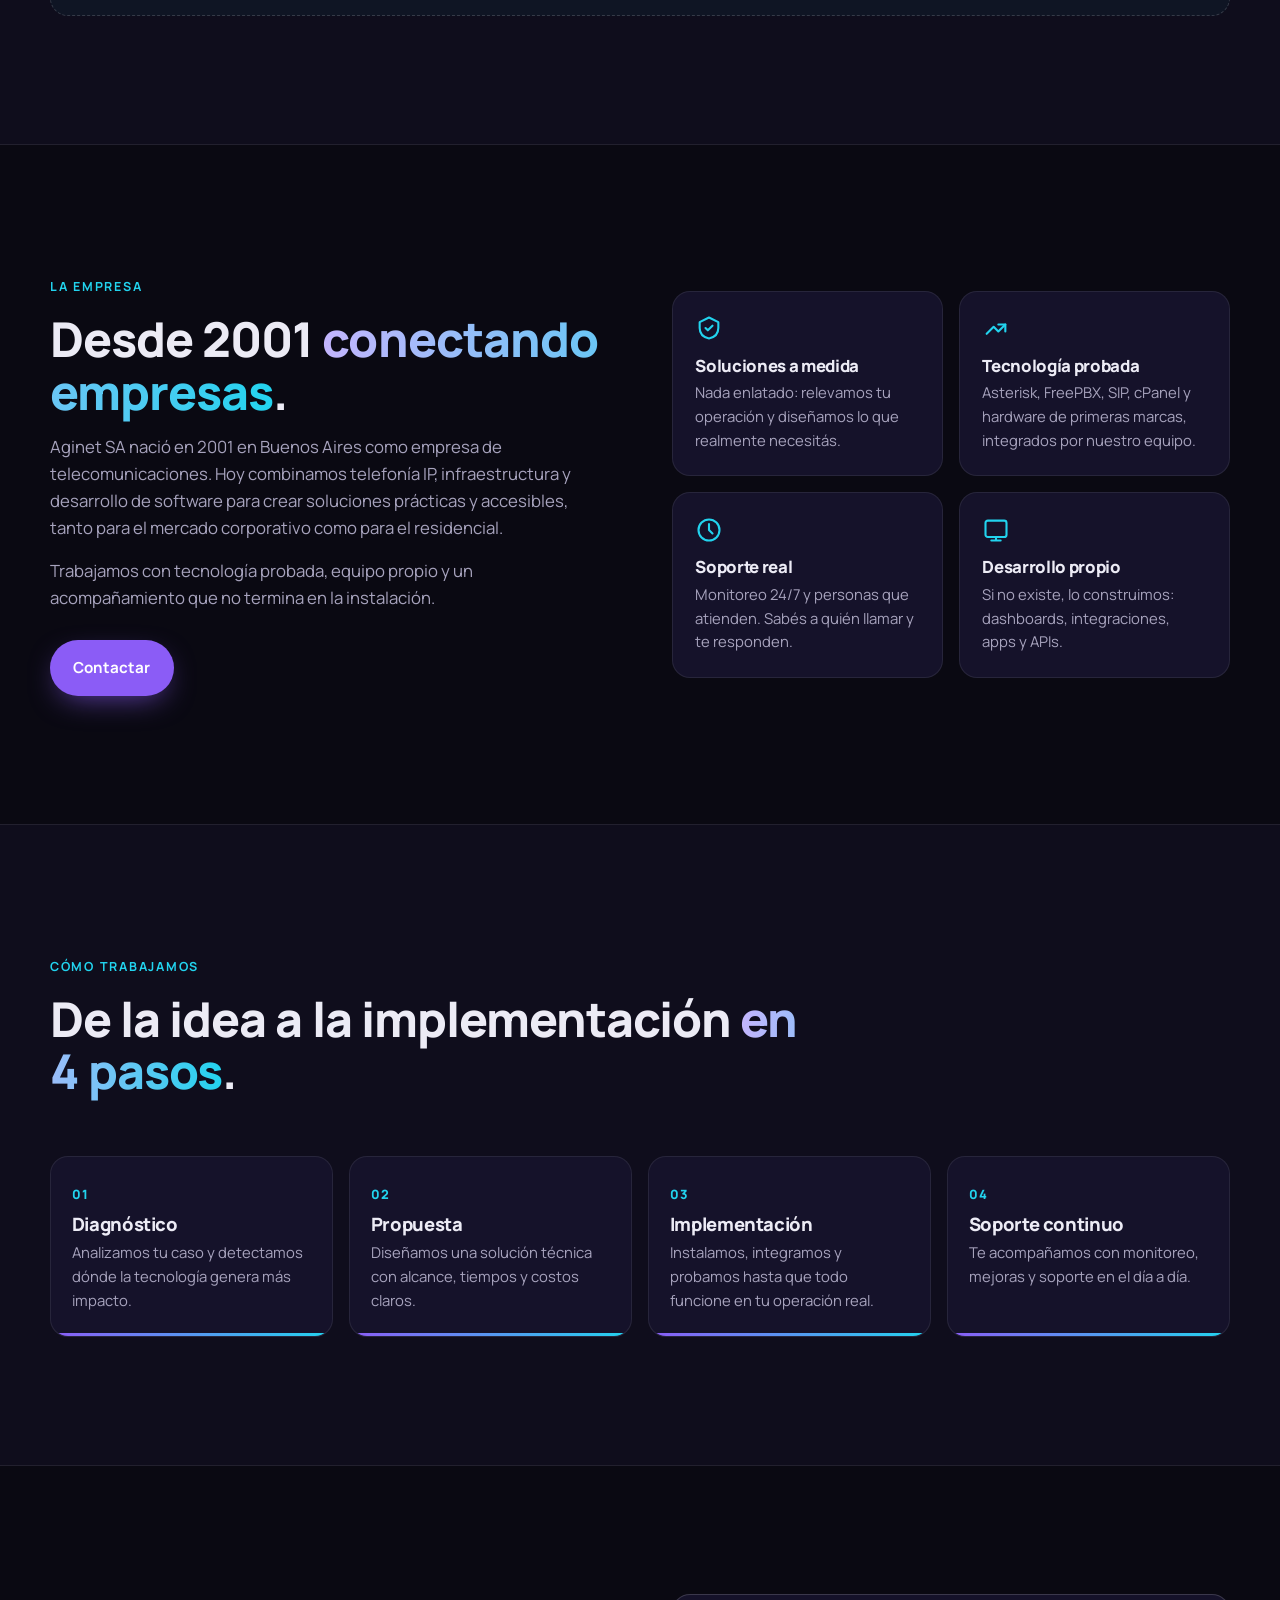
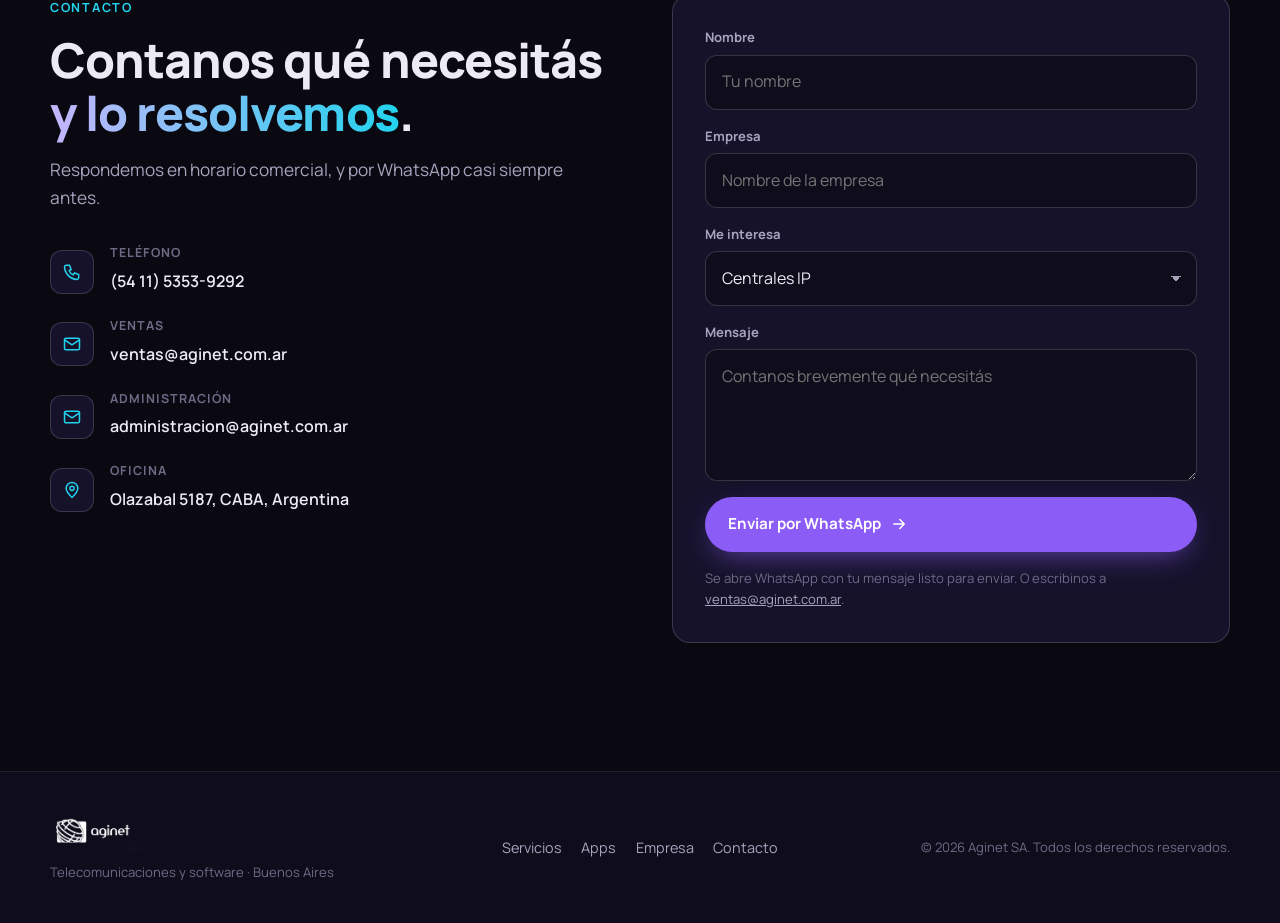
==== commit 7b00545b: "Versionado de CSS/JS para evitar caché vieja; guía de cambios en README Co-Authored-By: Claude Fable" ====
--- a/index.html
+++ b/index.html
@@ -12,7 +12,7 @@
   <link rel="preconnect" href="https://fonts.googleapis.com">
   <link rel="preconnect" href="https://fonts.gstatic.com" crossorigin>
   <link href="https://fonts.googleapis.com/css2?family=Manrope:wght@400;500;600;700;800&display=swap" rel="stylesheet">
-  <link rel="stylesheet" href="styles.css">
+  <link rel="stylesheet" href="styles.css?v=20261007">
   <link rel="icon" href="assets/favicon.png" type="image/png">
   <link rel="apple-touch-icon" href="assets/favicon.png">
 </head>
@@ -390,6 +390,6 @@
   <svg viewBox="0 0 24 24" aria-hidden="true"><path d="M20.5 3.5A11.9 11.9 0 0012 0C5.4 0 .1 5.3.1 11.9c0 2.1.5 4.1 1.6 5.9L0 24l6.4-1.7a11.9 11.9 0 005.6 1.4c6.6 0 11.9-5.3 11.9-11.9 0-3.2-1.2-6.2-3.4-8.3zM12 21.8c-1.8 0-3.5-.5-5-1.4l-.4-.2-3.8 1 1-3.7-.2-.4A9.8 9.8 0 012.1 12C2.1 6.5 6.5 2.1 12 2.1c2.6 0 5.1 1 7 2.9a9.8 9.8 0 012.9 7c0 5.4-4.4 9.8-9.9 9.8zm5.4-7.4c-.3-.1-1.8-.9-2-1-.3-.1-.5-.1-.7.1-.2.3-.8 1-.9 1.2-.2.2-.3.2-.6.1-.3-.1-1.3-.5-2.4-1.5-.9-.8-1.5-1.8-1.7-2.1-.2-.3 0-.5.1-.6l.4-.5.3-.5c.1-.2 0-.4 0-.5l-.9-2.2c-.2-.6-.5-.5-.7-.5h-.6c-.2 0-.5.1-.8.4-.3.3-1 1-1 2.5s1.1 2.9 1.2 3.1c.1.2 2.1 3.2 5.1 4.5.7.3 1.3.5 1.7.6.7.2 1.4.2 1.9.1.6-.1 1.8-.7 2-1.4.2-.7.2-1.3.2-1.4-.1-.2-.3-.3-.6-.4z"/></svg>
 </a>
 
-<script src="main.js" defer></script>
+<script src="main.js?v=20261007" defer></script>
 </body>
 </html>
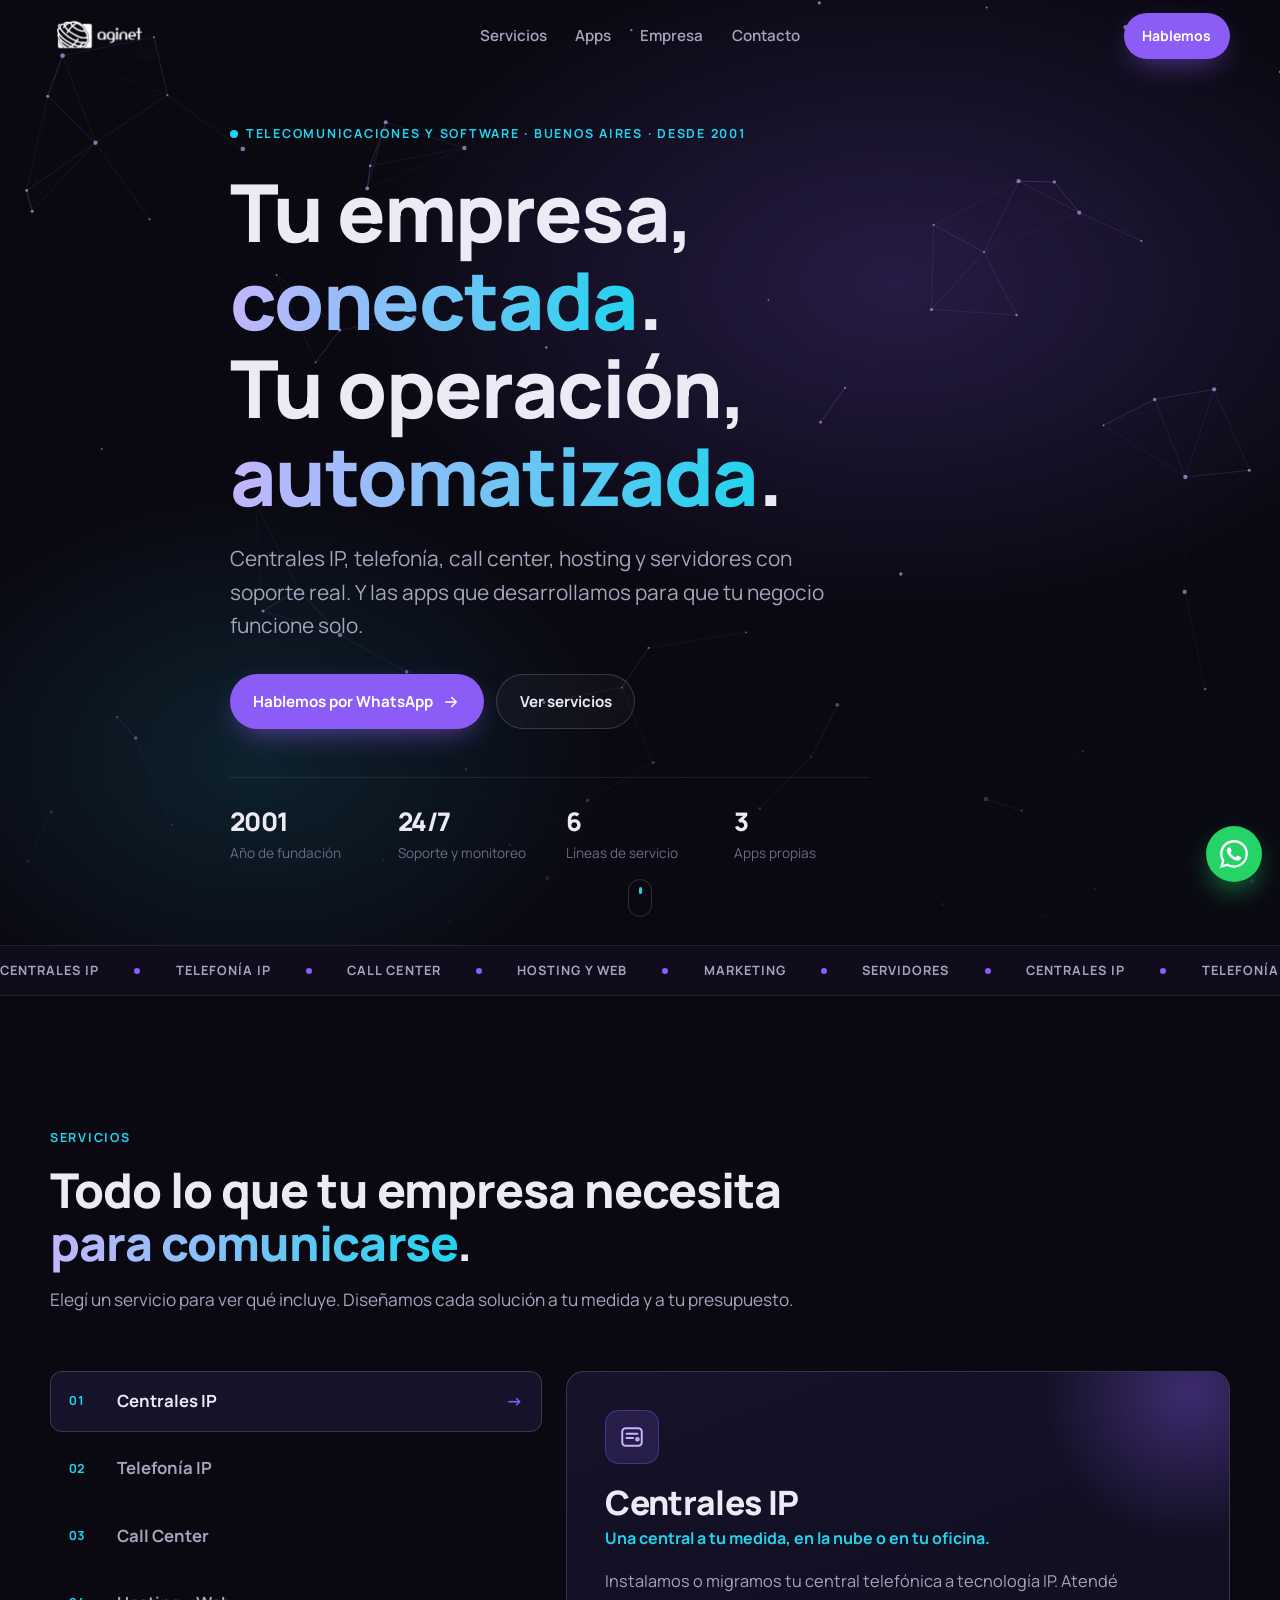
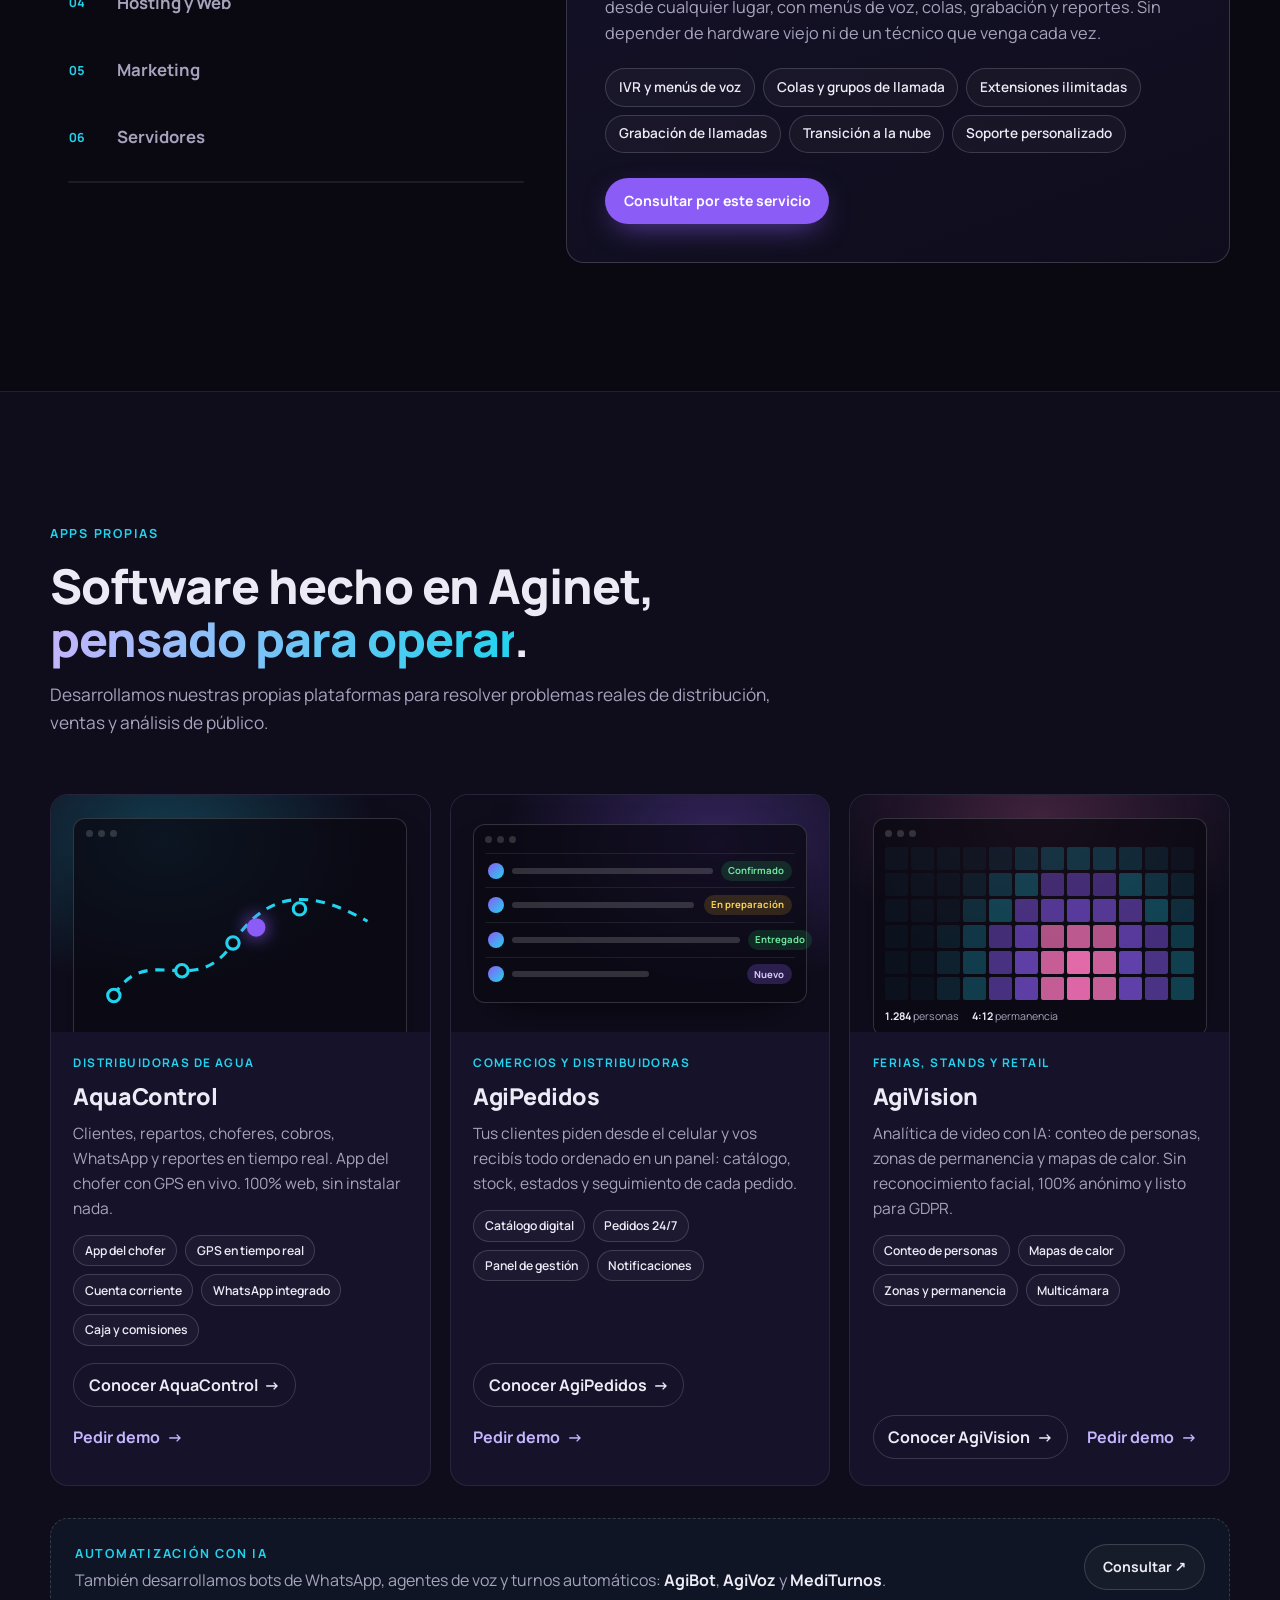
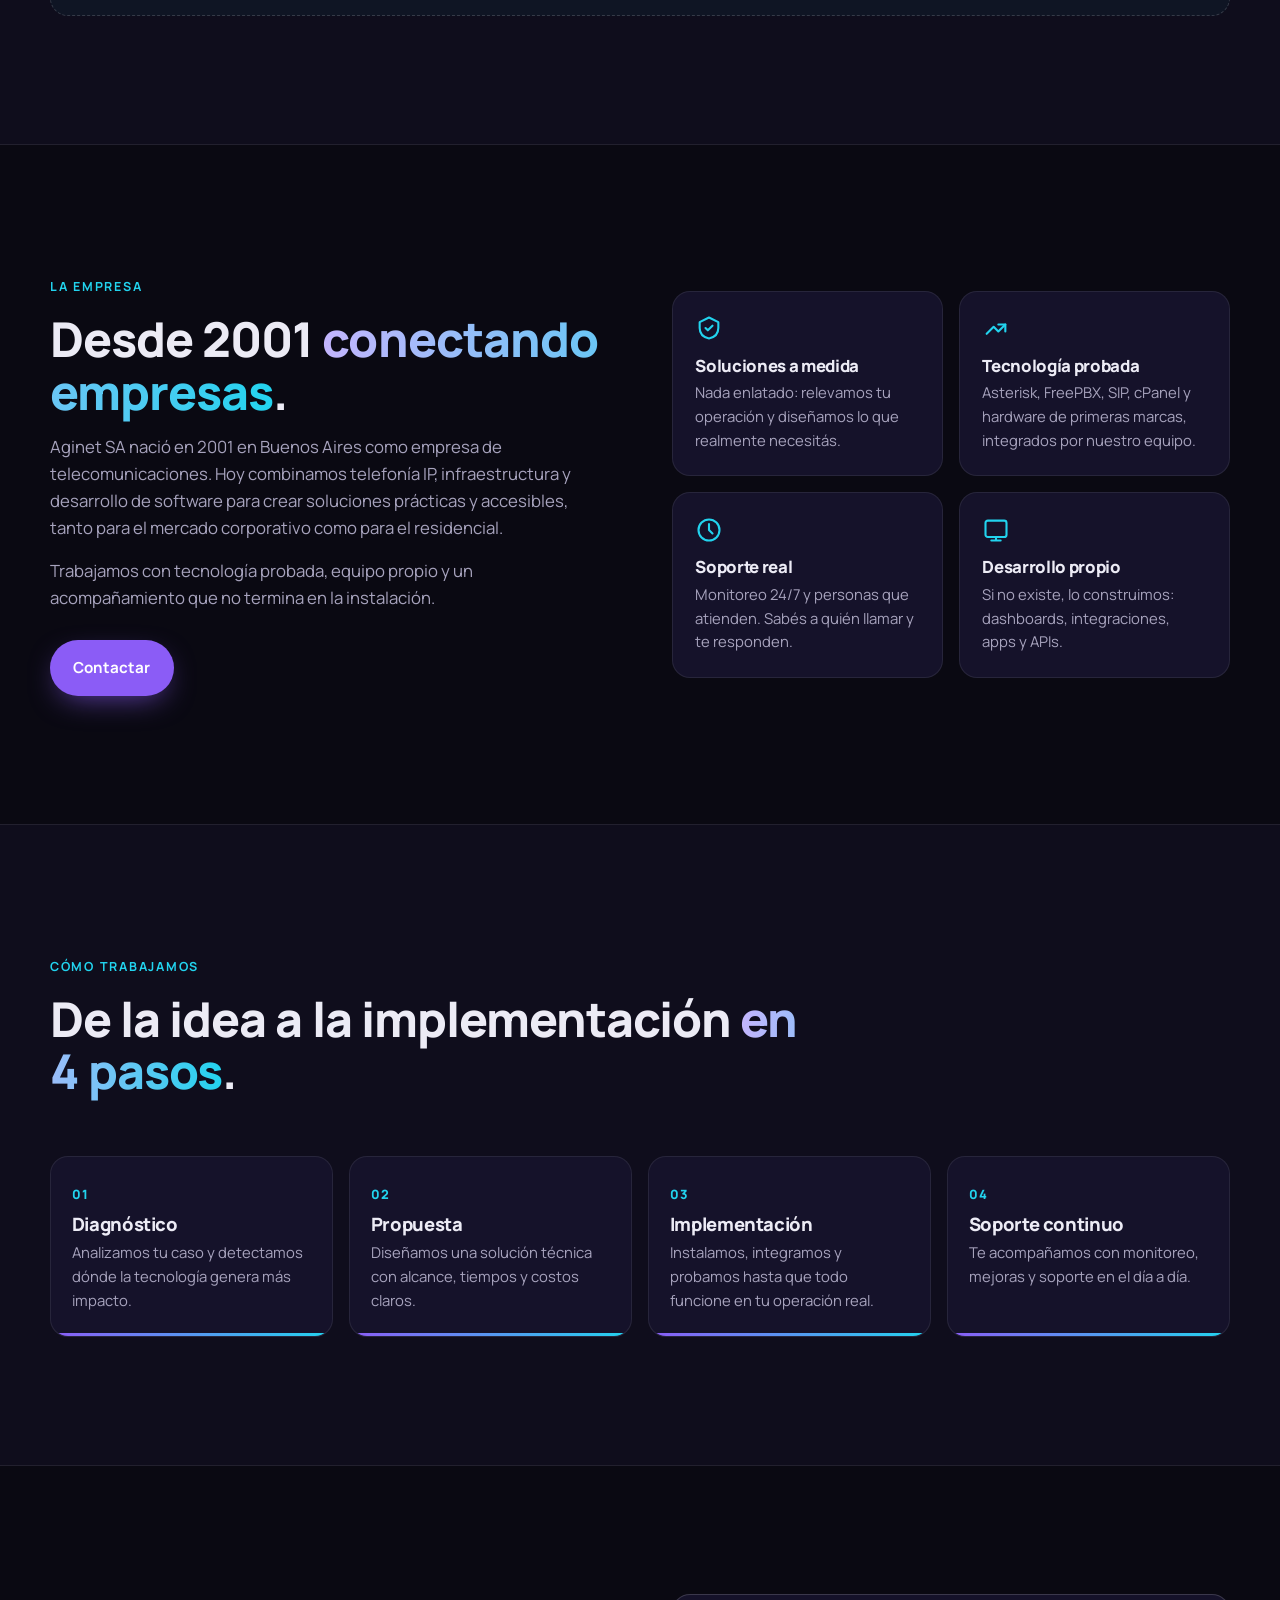
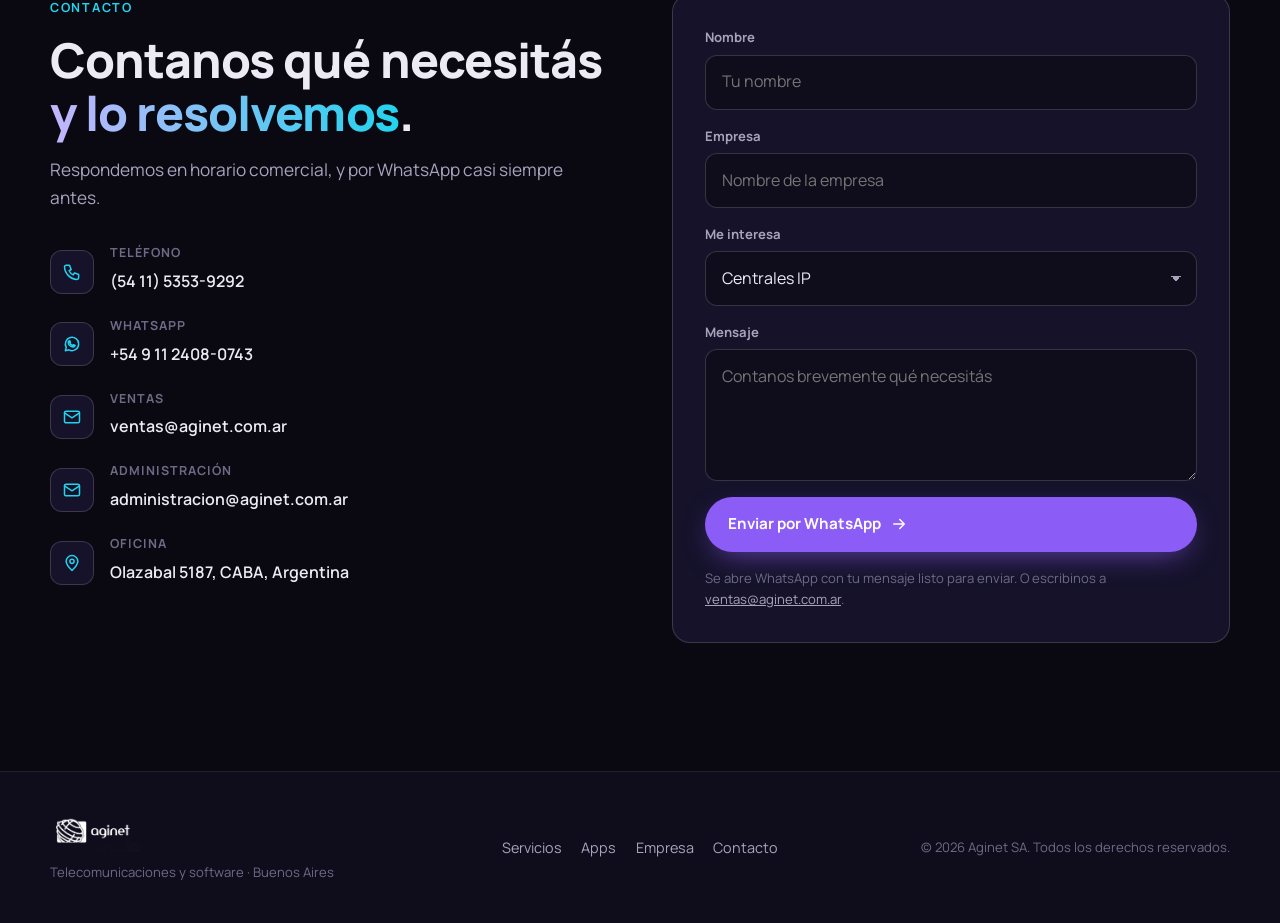
==== commit c095517e: "WhatsApp comercial unificado: +54 9 11 2408-0743 Reemplaza el número en todos los botones y en el fo" ====
--- a/index.html
+++ b/index.html
@@ -12,7 +12,7 @@
   <link rel="preconnect" href="https://fonts.googleapis.com">
   <link rel="preconnect" href="https://fonts.gstatic.com" crossorigin>
   <link href="https://fonts.googleapis.com/css2?family=Manrope:wght@400;500;600;700;800&display=swap" rel="stylesheet">
-  <link rel="stylesheet" href="styles.css?v=20261007">
+  <link rel="stylesheet" href="styles.css?v=20261009">
   <link rel="icon" href="assets/favicon.png" type="image/png">
   <link rel="apple-touch-icon" href="assets/favicon.png">
 </head>
@@ -35,7 +35,7 @@
     </nav>
 
     <div class="nav__actions">
-      <a class="btn btn--sm btn--primary" href="https://wa.me/5491153539292?text=Hola%20Aginet%2C%20quiero%20asesoramiento." target="_blank" rel="noopener">Hablemos</a>
+      <a class="btn btn--sm btn--primary" href="https://wa.me/5491124080743?text=Hola%20Aginet%2C%20quiero%20asesoramiento." target="_blank" rel="noopener">Hablemos</a>
       <button class="burger" id="burger" aria-label="Abrir menú" aria-expanded="false" aria-controls="navLinks">
         <span></span><span></span>
       </button>
@@ -61,7 +61,7 @@
       Y las apps que desarrollamos para que tu negocio funcione solo.
     </p>
     <div class="hero__cta reveal">
-      <a class="btn btn--primary" href="https://wa.me/5491153539292?text=Hola%20Aginet%2C%20quiero%20asesoramiento." target="_blank" rel="noopener">
+      <a class="btn btn--primary" href="https://wa.me/5491124080743?text=Hola%20Aginet%2C%20quiero%20asesoramiento." target="_blank" rel="noopener">
         Hablemos por WhatsApp
         <svg viewBox="0 0 24 24" aria-hidden="true"><path d="M5 12h14M13 6l6 6-6 6"/></svg>
       </a>
@@ -175,7 +175,7 @@
           </ul>
           <div class="app__actions">
             <a class="app__link app__link--site" data-app="aquacontrol" href="#" hidden>Conocer AquaControl <span>→</span></a>
-            <a class="app__link" href="https://wa.me/5491153539292?text=Hola%2C%20quiero%20una%20demo%20de%20AquaControl." target="_blank" rel="noopener">Pedir demo <span>→</span></a>
+            <a class="app__link" href="https://wa.me/5491124080743?text=Hola%2C%20quiero%20una%20demo%20de%20AquaControl." target="_blank" rel="noopener">Pedir demo <span>→</span></a>
           </div>
         </div>
       </article>
@@ -200,7 +200,7 @@
           </ul>
           <div class="app__actions">
             <a class="app__link app__link--site" data-app="agipedidos" href="#" hidden>Conocer AgiPedidos <span>→</span></a>
-            <a class="app__link" href="https://wa.me/5491153539292?text=Hola%2C%20quiero%20una%20demo%20de%20AgiPedidos." target="_blank" rel="noopener">Pedir demo <span>→</span></a>
+            <a class="app__link" href="https://wa.me/5491124080743?text=Hola%2C%20quiero%20una%20demo%20de%20AgiPedidos." target="_blank" rel="noopener">Pedir demo <span>→</span></a>
           </div>
         </div>
       </article>
@@ -225,7 +225,7 @@
           </ul>
           <div class="app__actions">
             <a class="app__link app__link--site" data-app="agivision" href="#" hidden>Conocer AgiVision <span>→</span></a>
-            <a class="app__link" href="https://wa.me/5491153539292?text=Hola%2C%20quiero%20una%20demo%20de%20AgiVision." target="_blank" rel="noopener">Pedir demo <span>→</span></a>
+            <a class="app__link" href="https://wa.me/5491124080743?text=Hola%2C%20quiero%20una%20demo%20de%20AgiVision." target="_blank" rel="noopener">Pedir demo <span>→</span></a>
           </div>
         </div>
       </article>
@@ -237,7 +237,7 @@
         <p class="eyebrow">Automatización con IA</p>
         <p>También desarrollamos bots de WhatsApp, agentes de voz y turnos automáticos: <strong>AgiBot</strong>, <strong>AgiVoz</strong> y <strong>MediTurnos</strong>.</p>
       </div>
-      <a class="btn btn--ghost btn--sm" href="https://wa.me/5491153539292?text=Hola%20Aginet%2C%20quiero%20informaci%C3%B3n%20sobre%20automatizaci%C3%B3n%20con%20IA." target="_blank" rel="noopener">Consultar ↗</a>
+      <a class="btn btn--ghost btn--sm" href="https://wa.me/5491124080743?text=Hola%20Aginet%2C%20quiero%20informaci%C3%B3n%20sobre%20automatizaci%C3%B3n%20con%20IA." target="_blank" rel="noopener">Consultar ↗</a>
     </aside>
   </div>
 </section>
@@ -316,6 +316,10 @@
           <div><span>Teléfono</span><a href="tel:+541153539292">(54 11) 5353-9292</a></div>
         </li>
         <li>
+          <svg viewBox="0 0 24 24" aria-hidden="true"><path d="M20 12a8 8 0 01-11.8 7L4 20l1.1-4A8 8 0 1120 12z"/><path d="M9 9.5c.3 1.8 1.7 3.6 3.6 4.4l1.2-1.1 2 .9c-.2 1-1 1.8-2 1.8A6 6 0 017.4 10c0-1 .8-1.8 1.8-2l.9 2z"/></svg>
+          <div><span>WhatsApp</span><a href="https://wa.me/5491124080743?text=Hola%20Aginet%2C%20quiero%20asesoramiento." target="_blank" rel="noopener">+54 9 11 2408-0743</a></div>
+        </li>
+        <li>
           <svg viewBox="0 0 24 24" aria-hidden="true"><rect x="3" y="5" width="18" height="14" rx="2"/><path d="M3 7l9 6 9-6"/></svg>
           <div><span>Ventas</span><a href="mailto:ventas@aginet.com.ar">ventas@aginet.com.ar</a></div>
         </li>
@@ -386,10 +390,10 @@
   </div>
 </footer>
 
-<a class="wa-float" href="https://wa.me/5491153539292?text=Hola%20Aginet%2C%20quiero%20asesoramiento." target="_blank" rel="noopener" aria-label="Escribinos por WhatsApp">
+<a class="wa-float" href="https://wa.me/5491124080743?text=Hola%20Aginet%2C%20quiero%20asesoramiento." target="_blank" rel="noopener" aria-label="Escribinos por WhatsApp">
   <svg viewBox="0 0 24 24" aria-hidden="true"><path d="M20.5 3.5A11.9 11.9 0 0012 0C5.4 0 .1 5.3.1 11.9c0 2.1.5 4.1 1.6 5.9L0 24l6.4-1.7a11.9 11.9 0 005.6 1.4c6.6 0 11.9-5.3 11.9-11.9 0-3.2-1.2-6.2-3.4-8.3zM12 21.8c-1.8 0-3.5-.5-5-1.4l-.4-.2-3.8 1 1-3.7-.2-.4A9.8 9.8 0 012.1 12C2.1 6.5 6.5 2.1 12 2.1c2.6 0 5.1 1 7 2.9a9.8 9.8 0 012.9 7c0 5.4-4.4 9.8-9.9 9.8zm5.4-7.4c-.3-.1-1.8-.9-2-1-.3-.1-.5-.1-.7.1-.2.3-.8 1-.9 1.2-.2.2-.3.2-.6.1-.3-.1-1.3-.5-2.4-1.5-.9-.8-1.5-1.8-1.7-2.1-.2-.3 0-.5.1-.6l.4-.5.3-.5c.1-.2 0-.4 0-.5l-.9-2.2c-.2-.6-.5-.5-.7-.5h-.6c-.2 0-.5.1-.8.4-.3.3-1 1-1 2.5s1.1 2.9 1.2 3.1c.1.2 2.1 3.2 5.1 4.5.7.3 1.3.5 1.7.6.7.2 1.4.2 1.9.1.6-.1 1.8-.7 2-1.4.2-.7.2-1.3.2-1.4-.1-.2-.3-.3-.6-.4z"/></svg>
 </a>
 
-<script src="main.js?v=20261007" defer></script>
+<script src="main.js?v=20261009" defer></script>
 </body>
 </html>
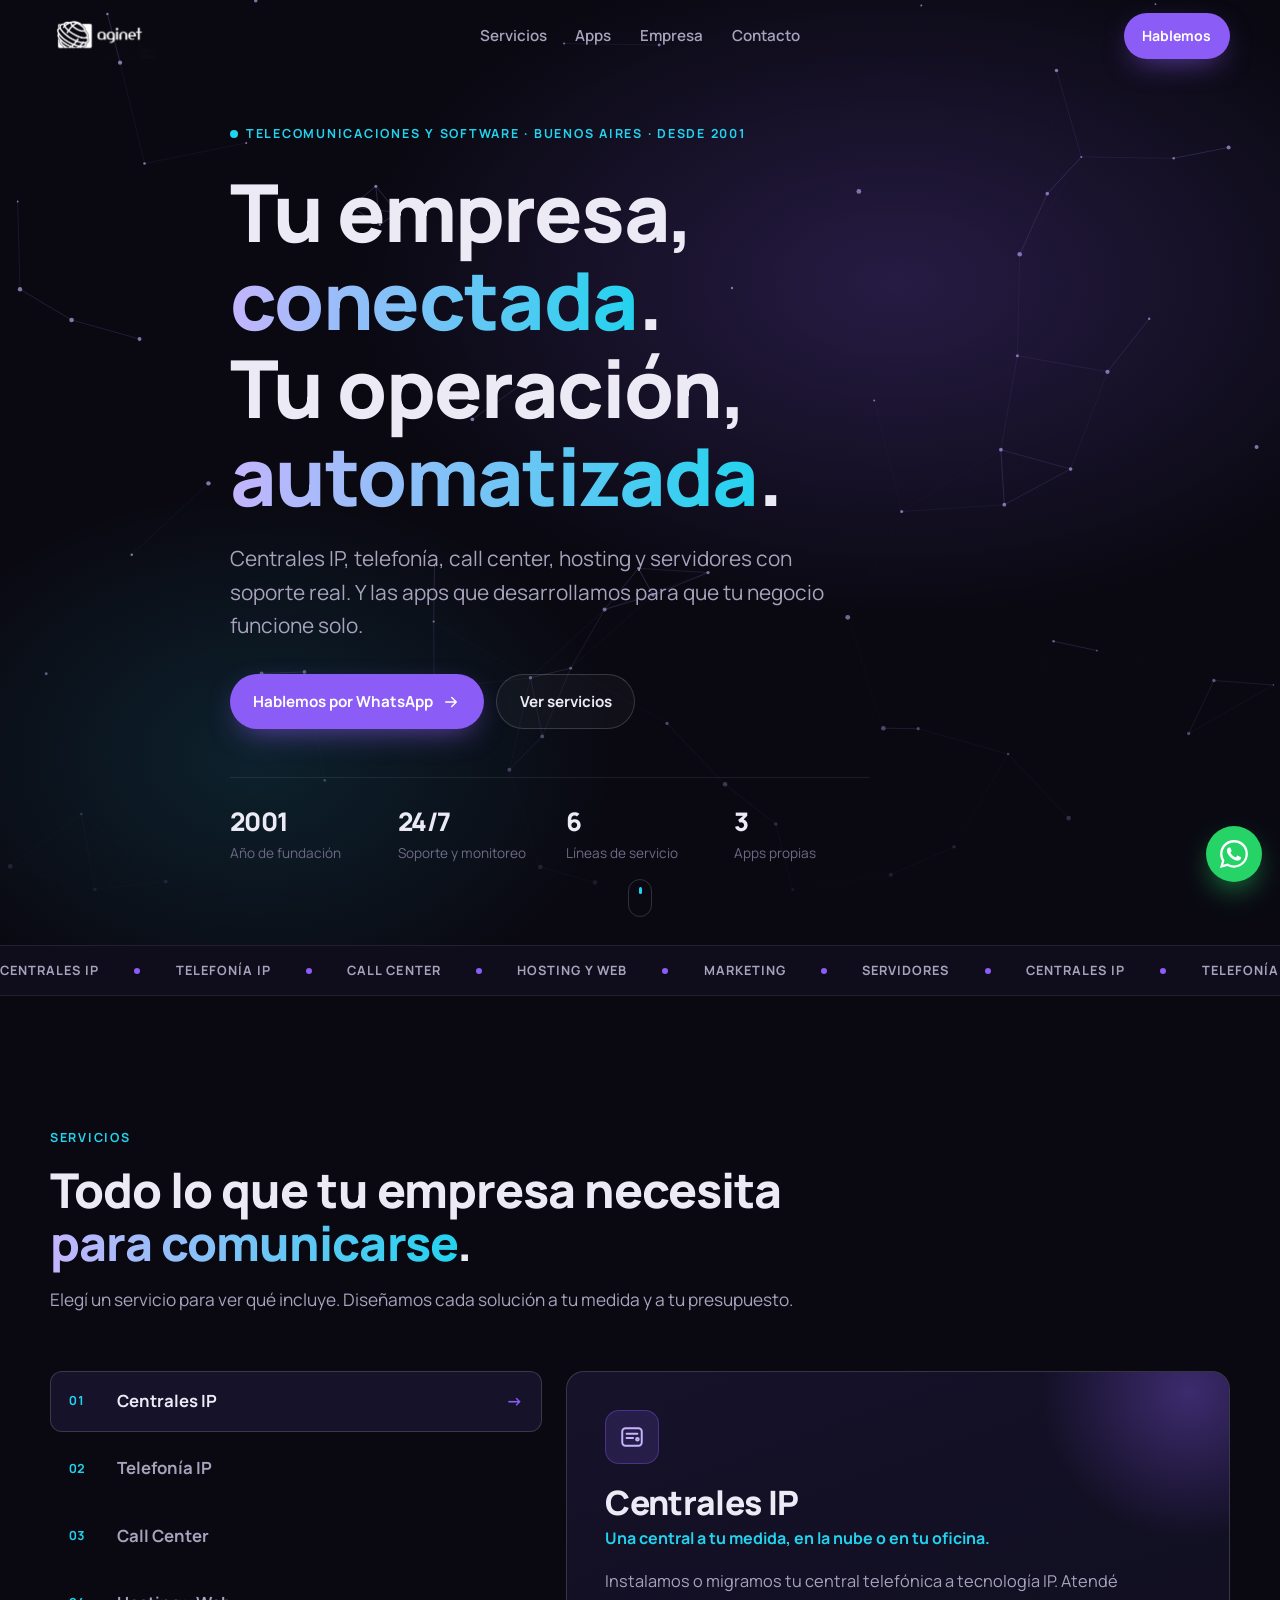
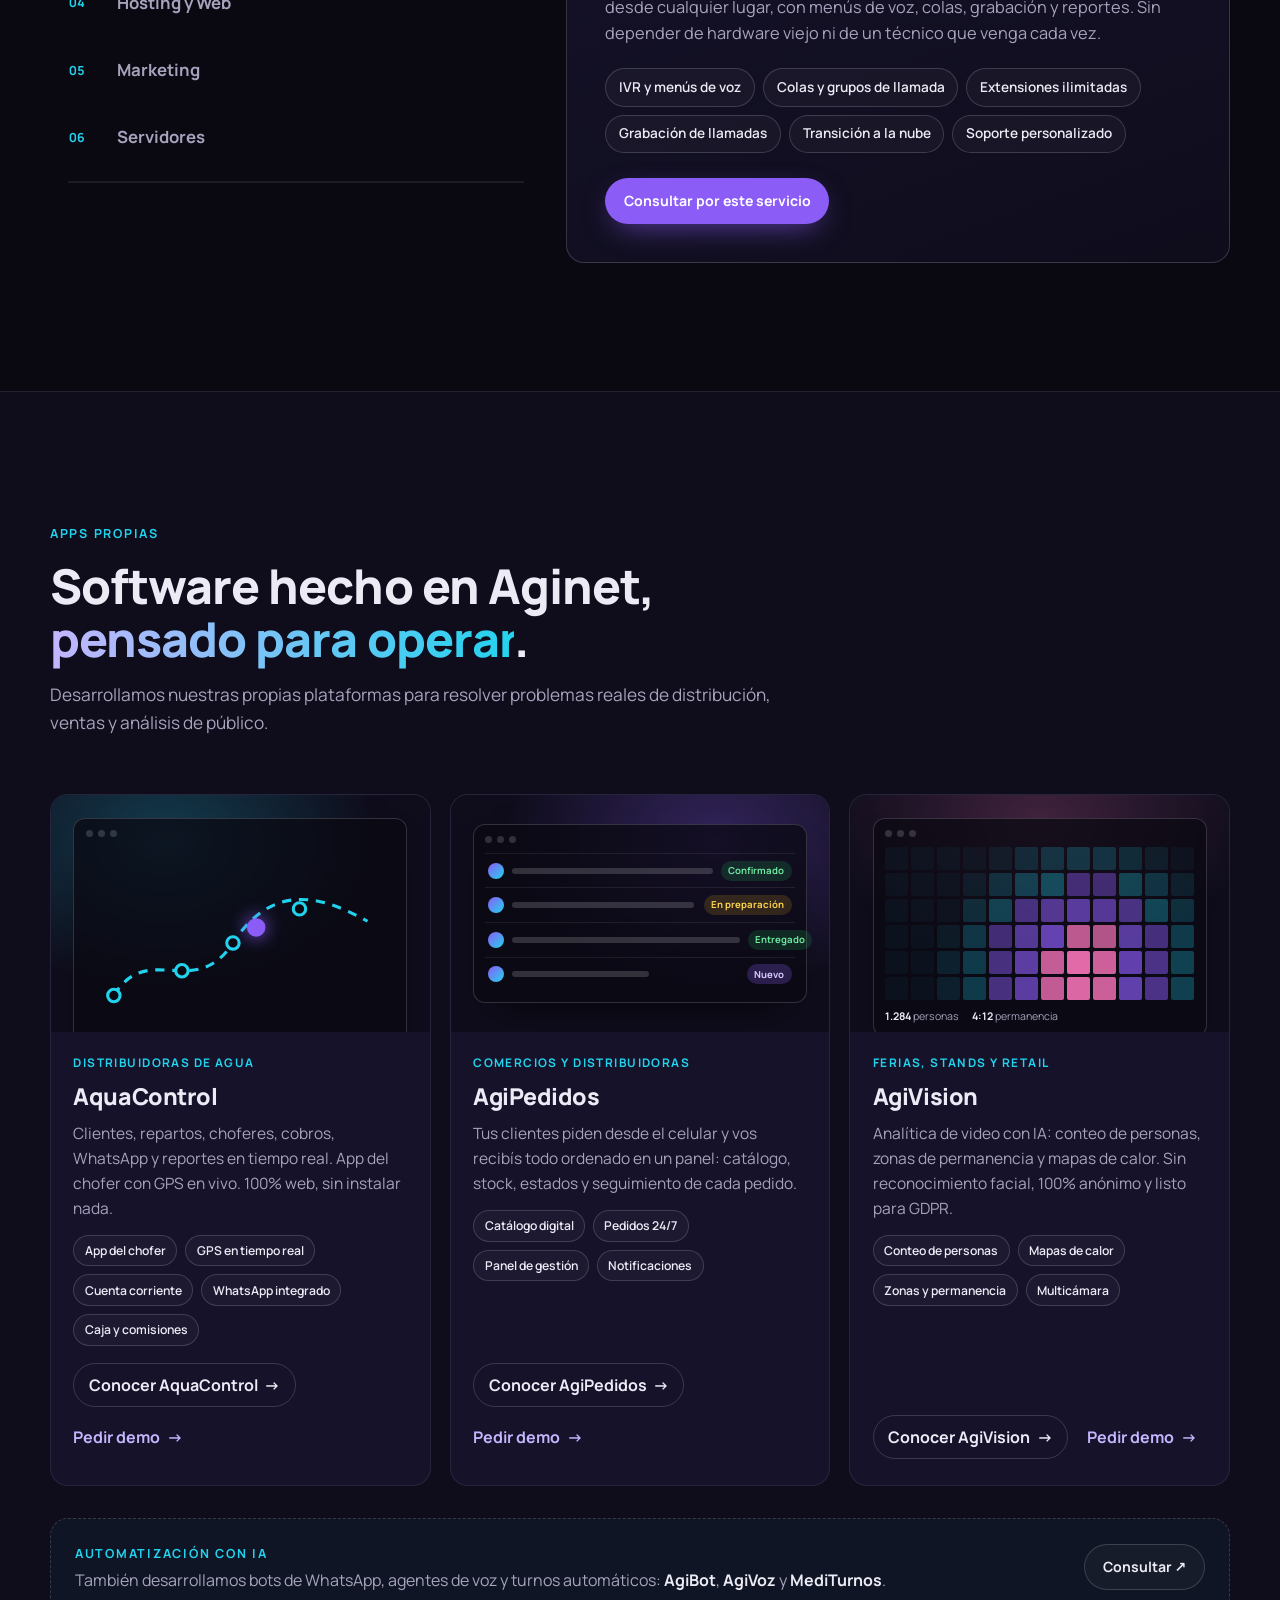
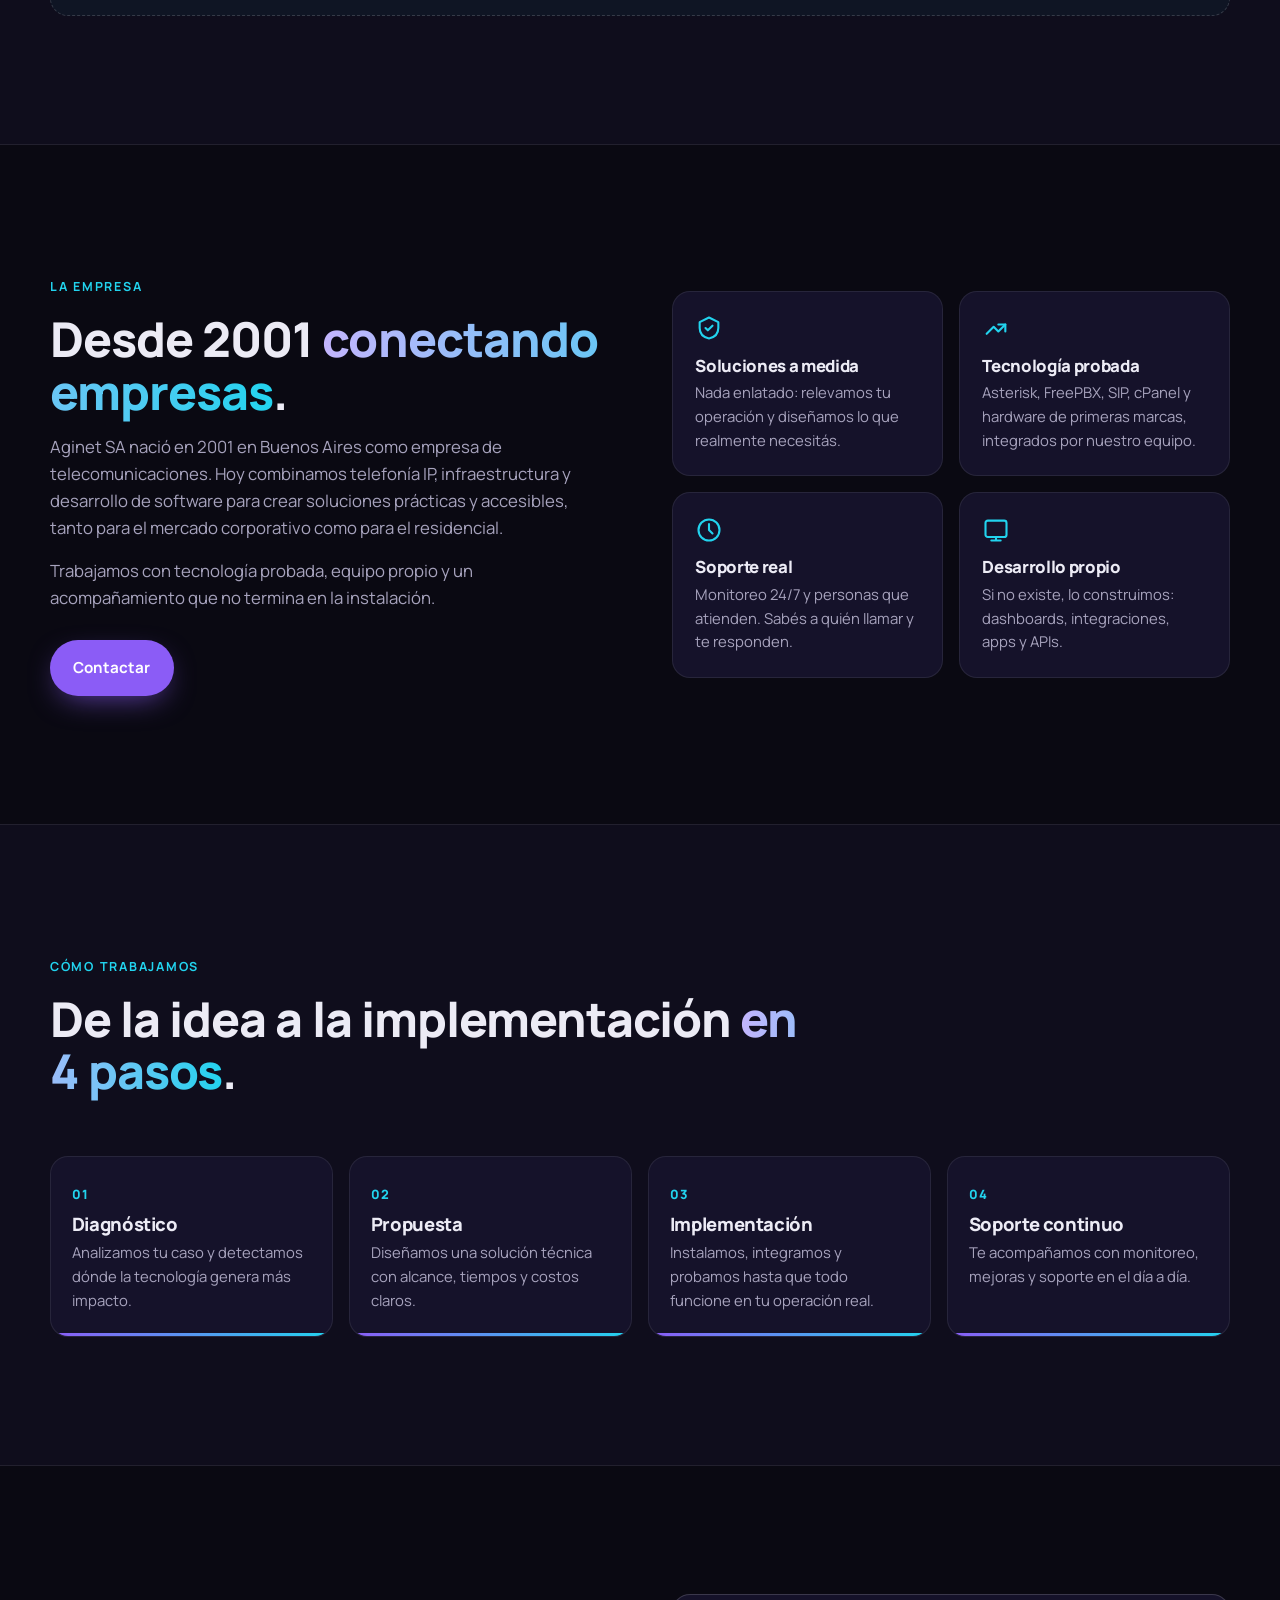
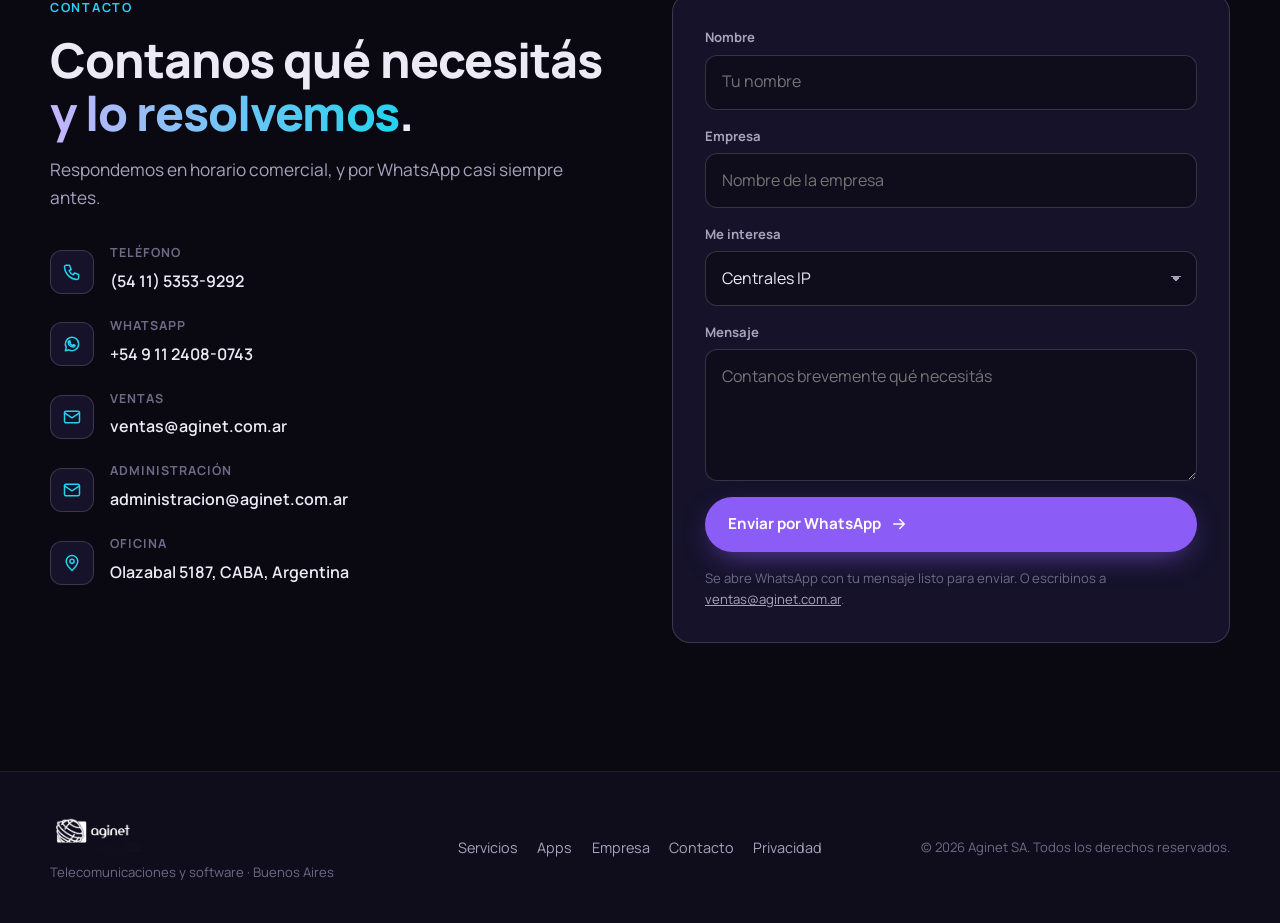
==== commit b9ae74eb: "Píxel de Meta, eventos de contacto y política de privacidad - Píxel 1974286349905514 en index.html y" ====
--- a/index.html
+++ b/index.html
@@ -12,9 +12,26 @@
   <link rel="preconnect" href="https://fonts.googleapis.com">
   <link rel="preconnect" href="https://fonts.gstatic.com" crossorigin>
   <link href="https://fonts.googleapis.com/css2?family=Manrope:wght@400;500;600;700;800&display=swap" rel="stylesheet">
-  <link rel="stylesheet" href="styles.css?v=20261009">
+  <link rel="stylesheet" href="styles.css?v=20261009b">
   <link rel="icon" href="assets/favicon.png" type="image/png">
   <link rel="apple-touch-icon" href="assets/favicon.png">
+  <!-- Meta Pixel Code -->
+  <script>
+  !function(f,b,e,v,n,t,s)
+  {if(f.fbq)return;n=f.fbq=function(){n.callMethod?
+  n.callMethod.apply(n,arguments):n.queue.push(arguments)};
+  if(!f._fbq)f._fbq=n;n.push=n;n.loaded=!0;n.version='2.0';
+  n.queue=[];t=b.createElement(e);t.async=!0;
+  t.src=v;s=b.getElementsByTagName(e)[0];
+  s.parentNode.insertBefore(t,s)}(window, document,'script',
+  'https://connect.facebook.net/en_US/fbevents.js');
+  fbq('init', '1974286349905514');
+  fbq('track', 'PageView');
+  </script>
+  <noscript><img height="1" width="1" style="display:none"
+  src="https://www.facebook.com/tr?id=1974286349905514&ev=PageView&noscript=1"
+  /></noscript>
+  <!-- End Meta Pixel Code -->
 </head>
 <body>
 
@@ -385,6 +402,7 @@
       <a href="#apps">Apps</a>
       <a href="#empresa">Empresa</a>
       <a href="#contacto">Contacto</a>
+      <a href="privacidad.html">Privacidad</a>
     </nav>
     <p class="footer__copy">© <span id="year"></span> Aginet SA. Todos los derechos reservados.</p>
   </div>
@@ -394,6 +412,6 @@
   <svg viewBox="0 0 24 24" aria-hidden="true"><path d="M20.5 3.5A11.9 11.9 0 0012 0C5.4 0 .1 5.3.1 11.9c0 2.1.5 4.1 1.6 5.9L0 24l6.4-1.7a11.9 11.9 0 005.6 1.4c6.6 0 11.9-5.3 11.9-11.9 0-3.2-1.2-6.2-3.4-8.3zM12 21.8c-1.8 0-3.5-.5-5-1.4l-.4-.2-3.8 1 1-3.7-.2-.4A9.8 9.8 0 012.1 12C2.1 6.5 6.5 2.1 12 2.1c2.6 0 5.1 1 7 2.9a9.8 9.8 0 012.9 7c0 5.4-4.4 9.8-9.9 9.8zm5.4-7.4c-.3-.1-1.8-.9-2-1-.3-.1-.5-.1-.7.1-.2.3-.8 1-.9 1.2-.2.2-.3.2-.6.1-.3-.1-1.3-.5-2.4-1.5-.9-.8-1.5-1.8-1.7-2.1-.2-.3 0-.5.1-.6l.4-.5.3-.5c.1-.2 0-.4 0-.5l-.9-2.2c-.2-.6-.5-.5-.7-.5h-.6c-.2 0-.5.1-.8.4-.3.3-1 1-1 2.5s1.1 2.9 1.2 3.1c.1.2 2.1 3.2 5.1 4.5.7.3 1.3.5 1.7.6.7.2 1.4.2 1.9.1.6-.1 1.8-.7 2-1.4.2-.7.2-1.3.2-1.4-.1-.2-.3-.3-.6-.4z"/></svg>
 </a>
 
-<script src="main.js?v=20261009" defer></script>
+<script src="main.js?v=20261009b" defer></script>
 </body>
 </html>
